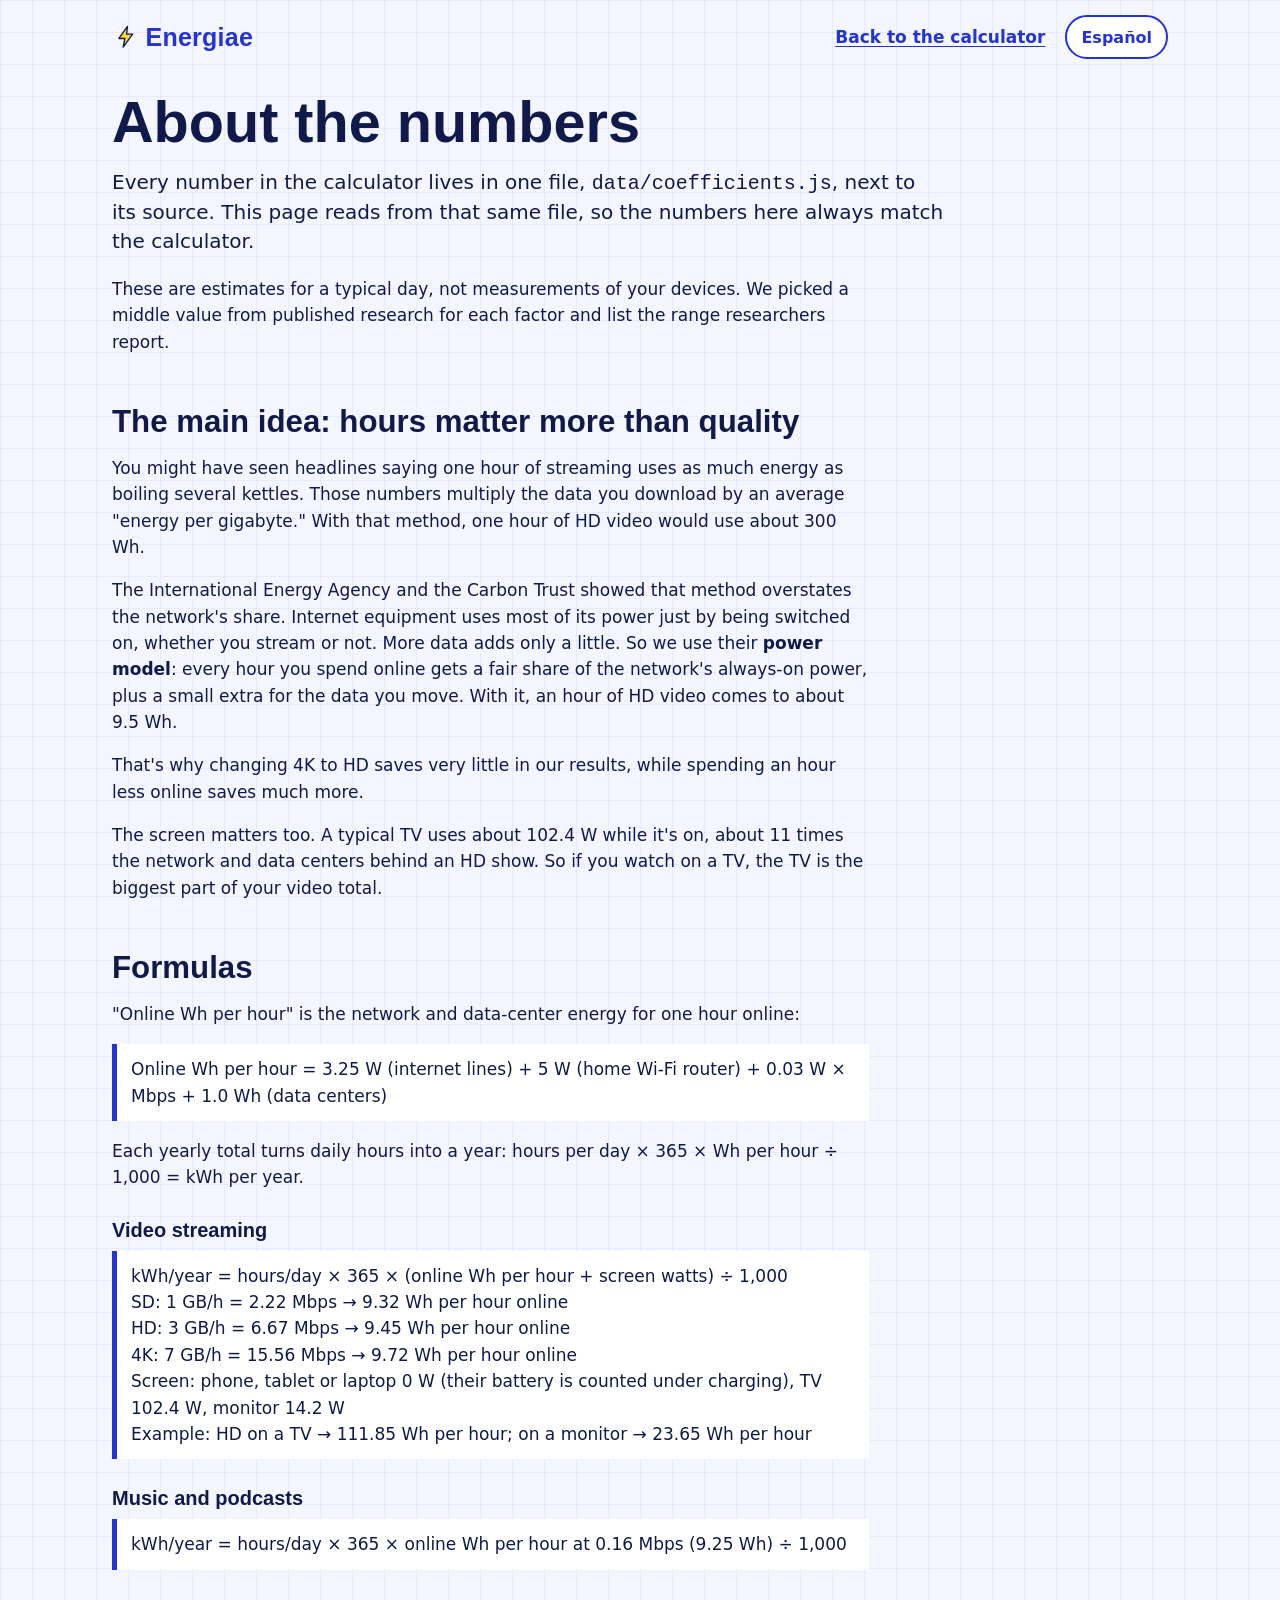
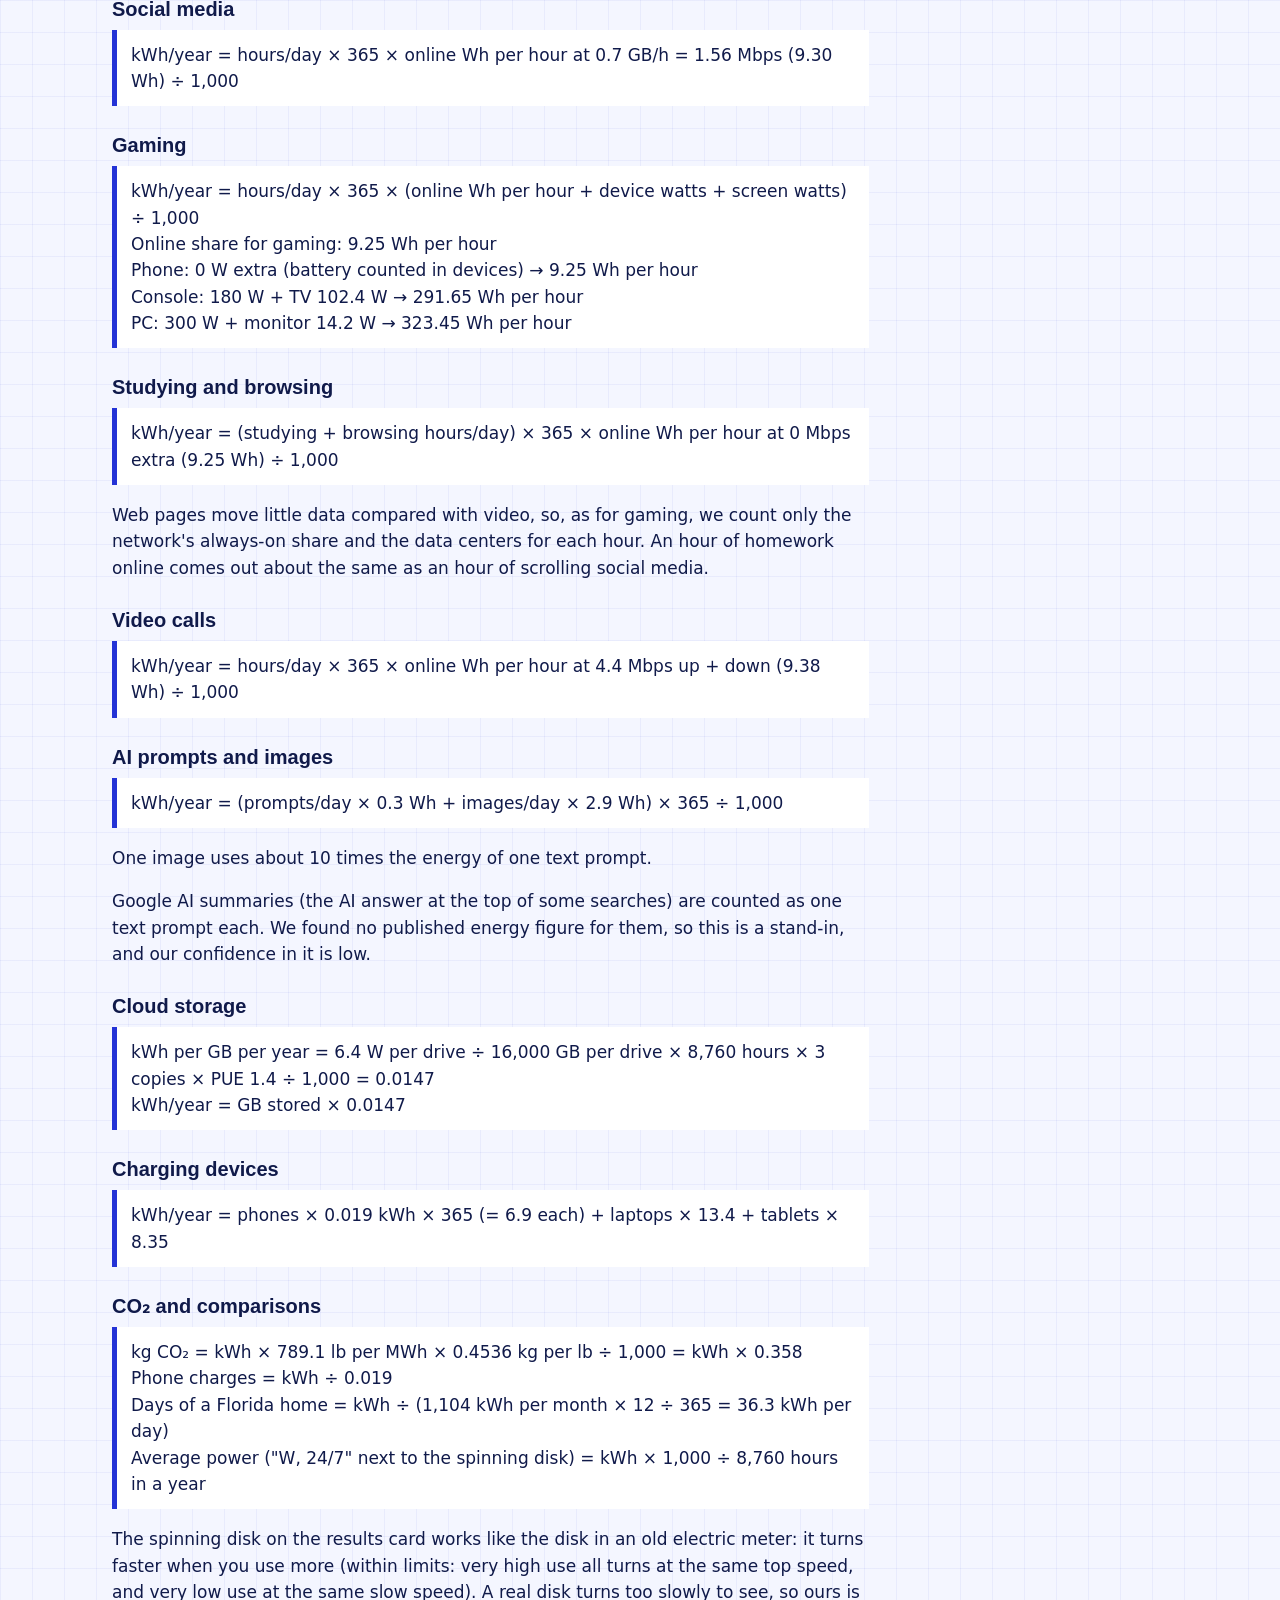
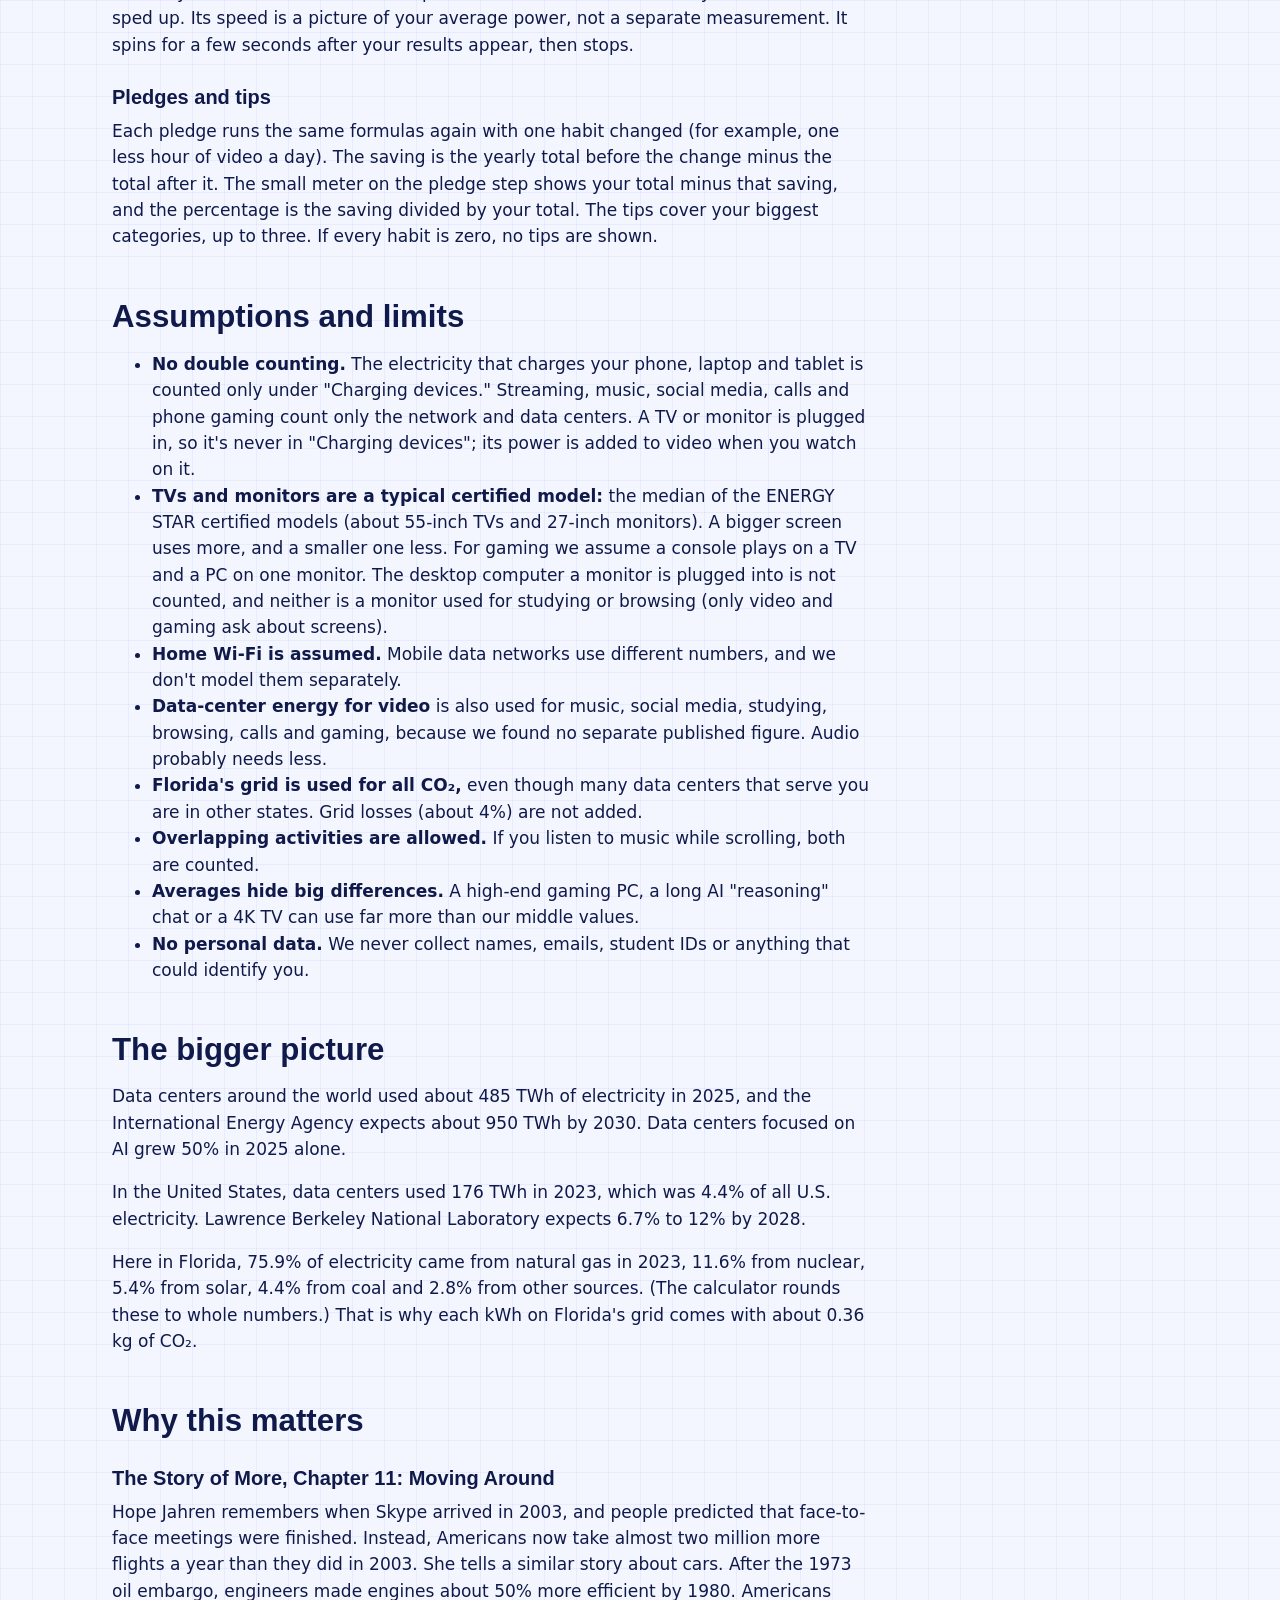
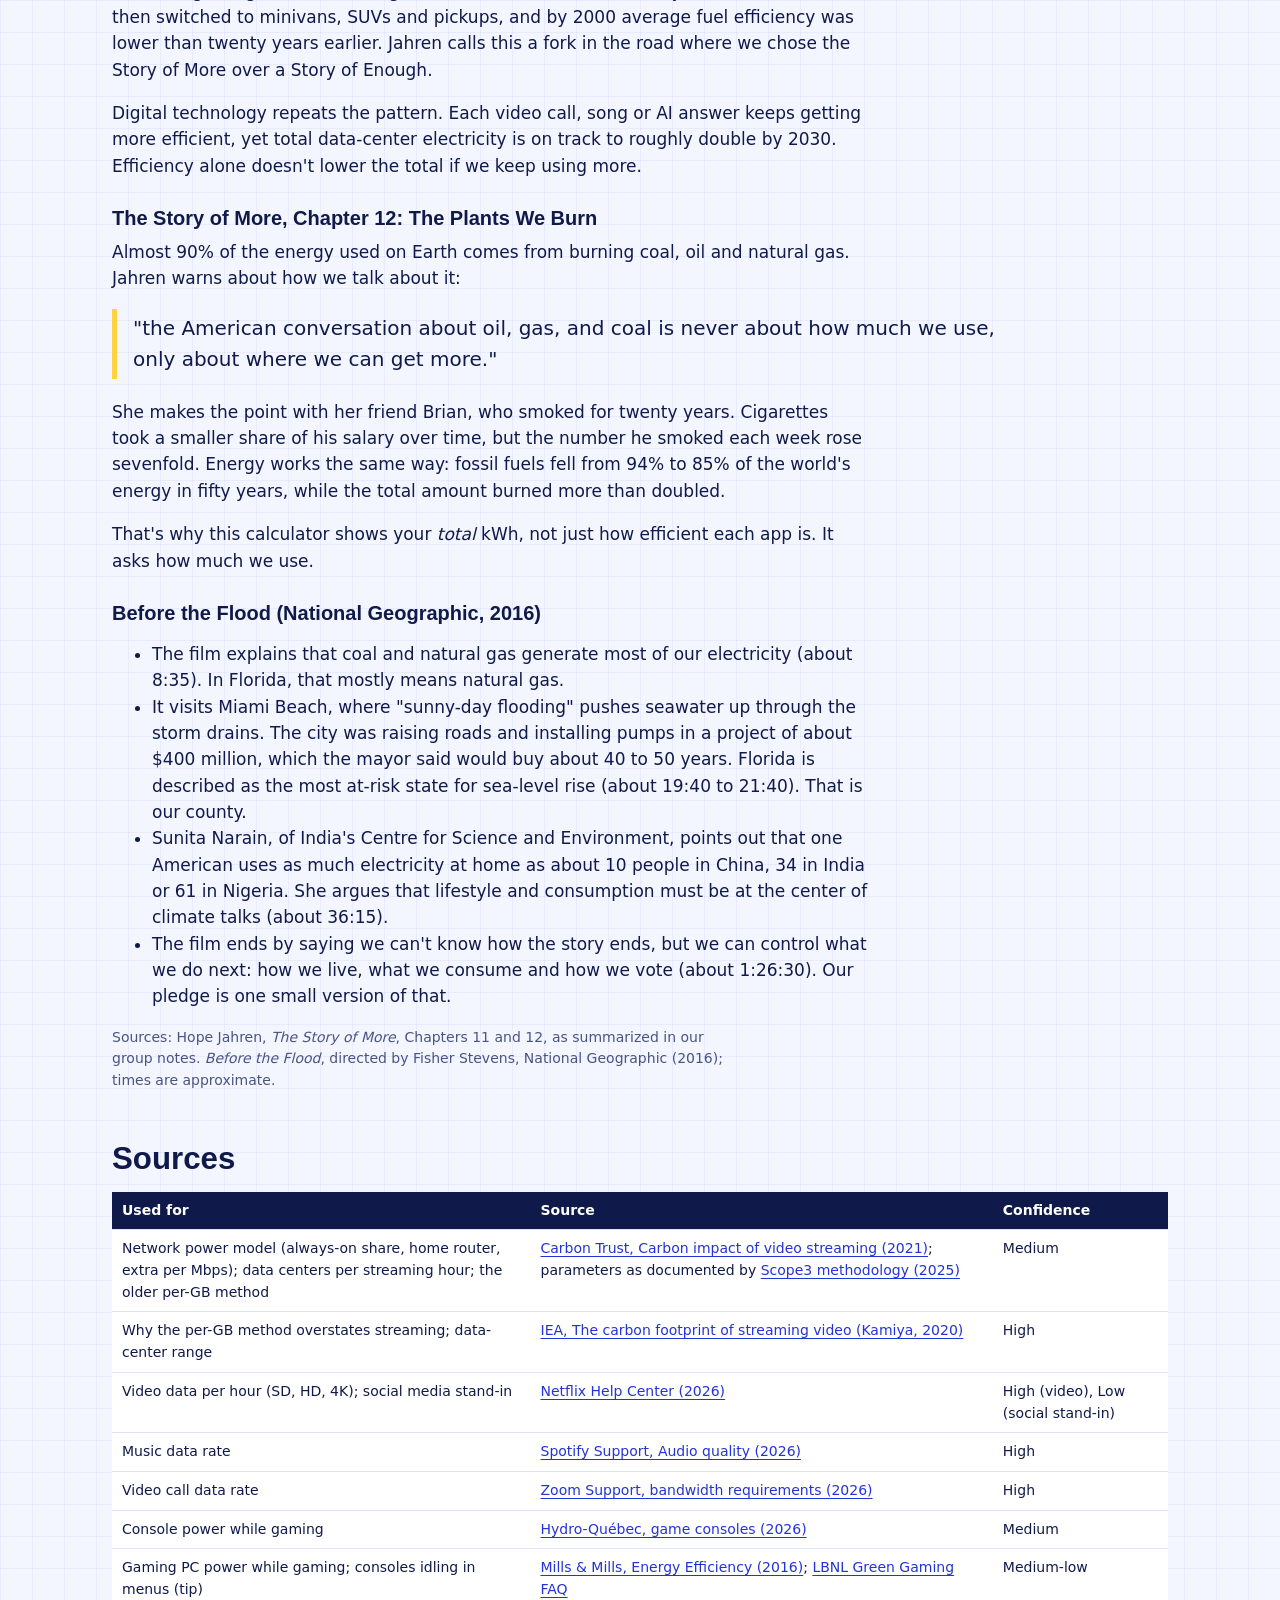
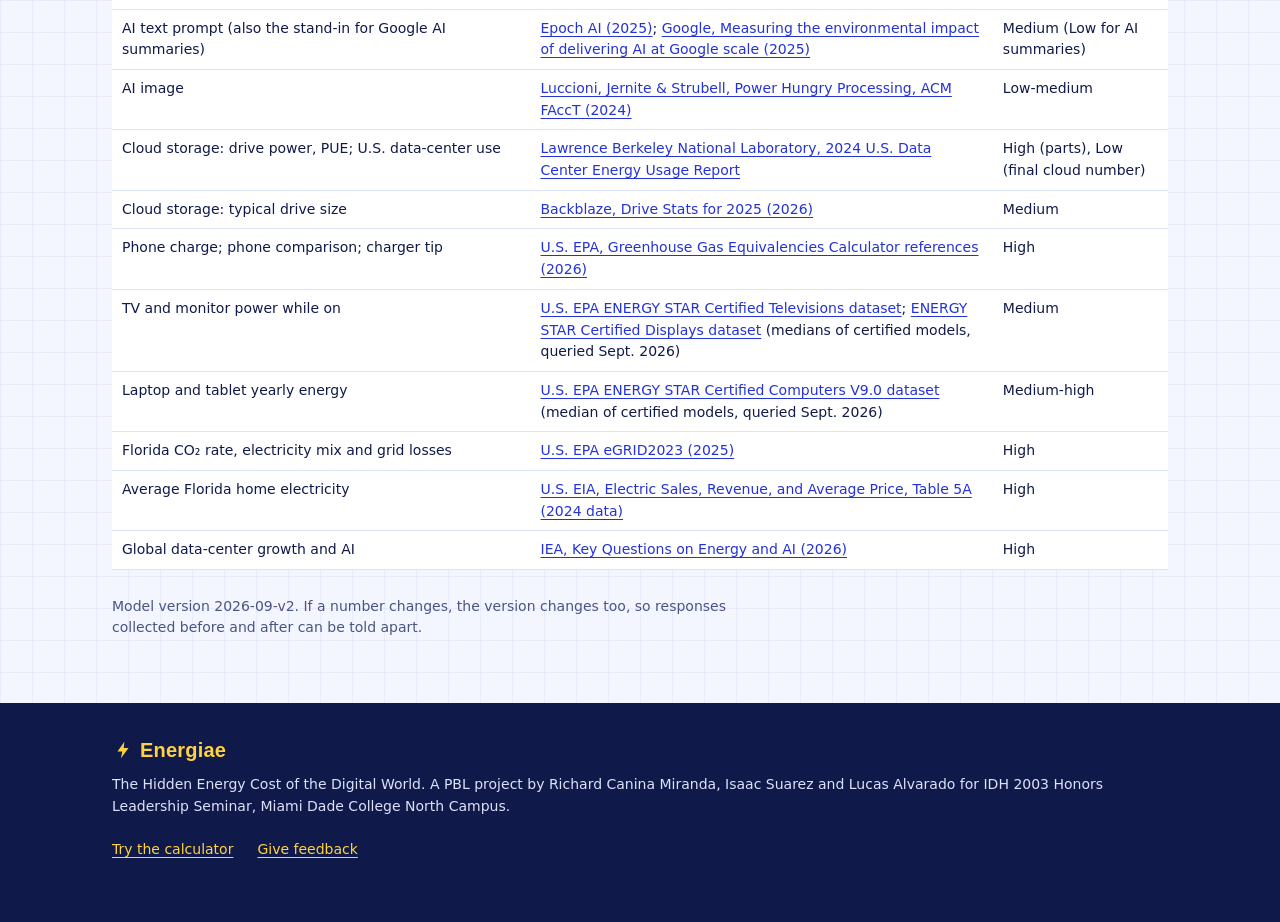
==== about.html @ 1b03184a "Add studying and browsing online; count Google AI summaries as prompts - New section "Study and sear" ====
<!DOCTYPE html>
<html lang="en">
<head>
  <meta charset="UTF-8">
  <meta name="viewport" content="width=device-width, initial-scale=1">
  <title>About the Numbers | Energiae</title>
  <meta name="description" content="Every formula, assumption and source behind the Energiae digital energy calculator, and why it matters.">
  <meta name="theme-color" content="#2433D6">
  <!-- Link preview card (same image as the calculator; see index.html) -->
  <meta property="og:type" content="article">
  <meta property="og:site_name" content="Energiae">
  <meta property="og:url" content="https://energiae-calculator.netlify.app/about.html">
  <meta property="og:title" content="About the numbers | Energiae">
  <meta property="og:description" content="Every formula, assumption and source behind the Energiae digital energy calculator, and why it matters.">
  <meta property="og:image" content="https://energiae-calculator.netlify.app/images/og-image.jpg">
  <meta property="og:image:width" content="1200">
  <meta property="og:image:height" content="630">
  <meta property="og:image:alt" content="Energiae digital energy calculator: What does your screen time cost the grid?">
  <meta name="twitter:card" content="summary_large_image">
  <link rel="icon" href="data:image/svg+xml,%3Csvg xmlns='http://www.w3.org/2000/svg' viewBox='0 0 32 32'%3E%3Crect width='32' height='32' rx='7' fill='%232433D6'/%3E%3Cpath d='M18 4 8 18h7l-2 10 11-15h-7z' fill='%23FFD23F'/%3E%3C/svg%3E">
  <link rel="stylesheet" href="styles.css">
  <script>
    // Runs before the page is drawn. If the page is about to switch to Spanish, hide it for a moment
    // so English doesn't flash first. Same rule as pickLanguage() in app.js; applyLanguage() shows the
    // page again, and a 3-second fallback shows it even if something goes wrong.
    (function () {
      var lang = new URLSearchParams(location.search).get("lang");
      if (lang !== "en" && lang !== "es") {
        try { lang = localStorage.getItem("energiae-lang"); } catch (e) { lang = null; }
      }
      if (lang !== "en" && lang !== "es") {
        lang = (navigator.language || "en").toLowerCase().indexOf("es") === 0 ? "es" : "en";
      }
      if (lang === "es") {
        document.documentElement.classList.add("i18n-pending");
        setTimeout(function () { document.documentElement.classList.remove("i18n-pending"); }, 3000);
      }
    })();
  </script>
</head>
<body data-title-key="doc.aboutTitle">
  <header class="site-header">
    <a class="wordmark" href="index.html#home" aria-label="Energiae home" data-i18n-aria="nav.home">
      <svg class="wordmark-bolt" viewBox="0 0 32 32" aria-hidden="true"><path d="M18 4 8 18h7l-2 10 11-15h-7z"/></svg>
      Energiae
    </a>
    <div class="header-actions">
      <a class="header-link" href="index.html" data-i18n="nav.back">Back to the calculator</a>
      <button type="button" class="lang-toggle" id="lang-toggle" lang="es" data-i18n="lang.switch" data-i18n-aria="lang.switchAria">Español</button>
    </div>
  </header>

  <!-- Numbers in <span data-c> and <span data-calc> are filled in by app.js from data/coefficients.js. -->
  <main class="page prose" lang="en">
    <p class="lang-note" lang="es" data-show-lang="es" data-i18n="about.englishOnly" hidden></p>
    <h1>About the numbers</h1>
    <p class="lede">Every number in the calculator lives in one file, <code>data/coefficients.js</code>, next to its source. This page reads from that same file, so the numbers here always match the calculator.</p>
    <p>These are estimates for a typical day, not measurements of your devices. We picked a middle value from published research for each factor and list the range researchers report.</p>

    <h2>The main idea: hours matter more than quality</h2>
    <p>You might have seen headlines saying one hour of streaming uses as much energy as boiling several kettles. Those numbers multiply the data you download by an average "energy per gigabyte." With that method, one hour of HD video would use about <span data-calc="oldMethodHD" data-digits="0"></span> Wh.</p>
    <p>The International Energy Agency and the Carbon Trust showed that method overstates the network's share. Internet equipment uses most of its power just by being switched on, whether you stream or not. More data adds only a little. So we use their <strong>power model</strong>: every hour you spend online gets a fair share of the network's always-on power, plus a small extra for the data you move. With it, an hour of HD video comes to about <span data-calc="whHD" data-digits="1"></span> Wh.</p>
    <p>That's why changing 4K to HD saves very little in our results, while spending an hour less online saves much more.</p>
    <p>The screen matters too. A typical TV uses about <span data-c="screenWatts.tv"></span> W while it's on, about <span data-calc="tvVsNetworkHD" data-digits="0"></span> times the network and data centers behind an HD show. So if you watch on a TV, the TV is the biggest part of your video total.</p>

    <h2>Formulas</h2>
    <p>"Online Wh per hour" is the network and data-center energy for one hour online:</p>
    <div class="formula">
      Online Wh per hour = <span data-c="network.accessAndCoreWattsPerUser"></span> W (internet lines) + <span data-c="network.homeRouterWattsPerUser"></span> W (home Wi-Fi router) + <span data-c="network.extraWattsPerMbps"></span> W × Mbps + <span data-c="dataCenterWhPerHour" data-digits="1"></span> Wh (data centers)
    </div>
    <p>Each yearly total turns daily hours into a year: hours per day × 365 × Wh per hour ÷ 1,000 = kWh per year.</p>

    <h3>Video streaming</h3>
    <div class="formula">
      kWh/year = hours/day × 365 × (online Wh per hour + screen watts) ÷ 1,000<br>
      SD: <span data-c="dataRates.videoGBPerHour.SD"></span> GB/h = <span data-calc="mbpsSD" data-digits="2"></span> Mbps → <span data-calc="whSD" data-digits="2"></span> Wh per hour online<br>
      HD: <span data-c="dataRates.videoGBPerHour.HD"></span> GB/h = <span data-calc="mbpsHD" data-digits="2"></span> Mbps → <span data-calc="whHD" data-digits="2"></span> Wh per hour online<br>
      4K: <span data-c="dataRates.videoGBPerHour.4K"></span> GB/h = <span data-calc="mbps4K" data-digits="2"></span> Mbps → <span data-calc="wh4K" data-digits="2"></span> Wh per hour online<br>
      Screen: phone, tablet or laptop <span data-c="screenWatts.phone"></span> W (their battery is counted under charging), TV <span data-c="screenWatts.tv"></span> W, monitor <span data-c="screenWatts.monitor"></span> W<br>
      Example: HD on a TV → <span data-calc="whHDTV" data-digits="2"></span> Wh per hour; on a monitor → <span data-calc="whHDMonitor" data-digits="2"></span> Wh per hour
    </div>

    <h3>Music and podcasts</h3>
    <div class="formula">kWh/year = hours/day × 365 × online Wh per hour at <span data-c="dataRates.musicMbps"></span> Mbps (<span data-calc="whMusic" data-digits="2"></span> Wh) ÷ 1,000</div>

    <h3>Social media</h3>
    <div class="formula">kWh/year = hours/day × 365 × online Wh per hour at <span data-c="dataRates.socialGBPerHour"></span> GB/h = <span data-calc="mbpsSocial" data-digits="2"></span> Mbps (<span data-calc="whSocial" data-digits="2"></span> Wh) ÷ 1,000</div>

    <h3>Gaming</h3>
    <div class="formula">
      kWh/year = hours/day × 365 × (online Wh per hour + device watts + screen watts) ÷ 1,000<br>
      Online share for gaming: <span data-calc="whGaming" data-digits="2"></span> Wh per hour<br>
      Phone: <span data-c="gamingDeviceWatts.phone"></span> W extra (battery counted in devices) → <span data-calc="whGamingPhone" data-digits="2"></span> Wh per hour<br>
      Console: <span data-c="gamingDeviceWatts.console"></span> W + TV <span data-c="screenWatts.tv"></span> W → <span data-calc="whGamingConsole" data-digits="2"></span> Wh per hour<br>
      PC: <span data-c="gamingDeviceWatts.pc"></span> W + monitor <span data-c="screenWatts.monitor"></span> W → <span data-calc="whGamingPC" data-digits="2"></span> Wh per hour
    </div>

    <h3>Studying and browsing</h3>
    <div class="formula">kWh/year = (studying + browsing hours/day) × 365 × online Wh per hour at <span data-c="dataRates.browsingMbps"></span> Mbps extra (<span data-calc="whBrowsing" data-digits="2"></span> Wh) ÷ 1,000</div>
    <p>Web pages move little data compared with video, so, as for gaming, we count only the network's always-on share and the data centers for each hour. An hour of homework online comes out about the same as an hour of scrolling social media.</p>

    <h3>Video calls</h3>
    <div class="formula">kWh/year = hours/day × 365 × online Wh per hour at <span data-c="dataRates.callsMbps"></span> Mbps up + down (<span data-calc="whCalls" data-digits="2"></span> Wh) ÷ 1,000</div>

    <h3>AI prompts and images</h3>
    <div class="formula">kWh/year = (prompts/day × <span data-c="ai.textPromptWh"></span> Wh + images/day × <span data-c="ai.imageWh"></span> Wh) × 365 ÷ 1,000</div>
    <p>One image uses about <span data-calc="imageVsText" data-digits="0"></span> times the energy of one text prompt.</p>
    <p>Google AI summaries (the AI answer at the top of some searches) are counted as one text prompt each. We found no published energy figure for them, so this is a stand-in, and our confidence in it is low.</p>

    <h3>Cloud storage</h3>
    <div class="formula">
      kWh per GB per year = <span data-c="cloud.hddWatts"></span> W per drive ÷ <span data-c="cloud.hddCapacityGB"></span> GB per drive × 8,760 hours × <span data-c="cloud.copies"></span> copies × PUE <span data-c="cloud.pue"></span> ÷ 1,000 = <span data-calc="cloudPerGB" data-digits="4"></span><br>
      kWh/year = GB stored × <span data-calc="cloudPerGB" data-digits="4"></span>
    </div>

    <h3>Charging devices</h3>
    <div class="formula">kWh/year = phones × <span data-c="devices.phoneKWhPerCharge"></span> kWh × 365 (= <span data-calc="phonePerYear" data-digits="1"></span> each) + laptops × <span data-c="devices.laptopKWhPerYear"></span> + tablets × <span data-c="devices.tabletKWhPerYear"></span></div>

    <h3>CO₂ and comparisons</h3>
    <div class="formula">
      kg CO₂ = kWh × <span data-c="floridaLbCO2ePerMWh"></span> lb per MWh × <span data-c="kgPerLb"></span> kg per lb ÷ 1,000 = kWh × <span data-calc="kgPerKWh" data-digits="3"></span><br>
      Phone charges = kWh ÷ <span data-c="comparisons.phoneChargeKWh"></span><br>
      Days of a Florida home = kWh ÷ (<span data-c="comparisons.floridaHomeKWhPerMonth" data-digits="0"></span> kWh per month × 12 ÷ 365 = <span data-calc="homePerDay" data-digits="1"></span> kWh per day)<br>
      Average power ("W, 24/7" next to the spinning disk) = kWh × 1,000 ÷ <span data-calc="hoursPerYear" data-digits="0"></span> hours in a year
    </div>
    <p>The spinning disk on the results card works like the disk in an old electric meter: it turns faster when you use more (within limits: very high use all turns at the same top speed, and very low use at the same slow speed). A real disk turns too slowly to see, so ours is sped up. Its speed is a picture of your average power, not a separate measurement. It spins for a few seconds after your results appear, then stops.</p>

    <h3>Pledges and tips</h3>
    <p>Each pledge runs the same formulas again with one habit changed (for example, one less hour of video a day). The saving is the yearly total before the change minus the total after it. The small meter on the pledge step shows your total minus that saving, and the percentage is the saving divided by your total. The tips cover your biggest categories, up to three. If every habit is zero, no tips are shown.</p>

    <h2>Assumptions and limits</h2>
    <ul>
      <li><strong>No double counting.</strong> The electricity that charges your phone, laptop and tablet is counted only under "Charging devices." Streaming, music, social media, calls and phone gaming count only the network and data centers. A TV or monitor is plugged in, so it's never in "Charging devices"; its power is added to video when you watch on it.</li>
      <li><strong>TVs and monitors are a typical certified model:</strong> the median of the ENERGY STAR certified models (about 55-inch TVs and 27-inch monitors). A bigger screen uses more, and a smaller one less. For gaming we assume a console plays on a TV and a PC on one monitor. The desktop computer a monitor is plugged into is not counted, and neither is a monitor used for studying or browsing (only video and gaming ask about screens).</li>
      <li><strong>Home Wi-Fi is assumed.</strong> Mobile data networks use different numbers, and we don't model them separately.</li>
      <li><strong>Data-center energy for video</strong> is also used for music, social media, studying, browsing, calls and gaming, because we found no separate published figure. Audio probably needs less.</li>
      <li><strong>Florida's grid is used for all CO₂,</strong> even though many data centers that serve you are in other states. Grid losses (about <span data-c="gridLossPct" data-digits="0"></span>%) are not added.</li>
      <li><strong>Overlapping activities are allowed.</strong> If you listen to music while scrolling, both are counted.</li>
      <li><strong>Averages hide big differences.</strong> A high-end gaming PC, a long AI "reasoning" chat or a 4K TV can use far more than our middle values.</li>
      <li><strong>No personal data.</strong> We never collect names, emails, student IDs or anything that could identify you.</li>
    </ul>

    <h2>The bigger picture</h2>
    <p>Data centers around the world used about <span data-c="context.globalDataCentersTWh2025"></span> TWh of electricity in 2025, and the International Energy Agency expects about <span data-c="context.globalDataCentersTWh2030"></span> TWh by 2030. Data centers focused on AI grew <span data-c="context.aiDataCenterGrowth2025Pct"></span>% in 2025 alone.</p>
    <p>In the United States, data centers used <span data-c="context.usDataCentersTWh2023"></span> TWh in 2023, which was <span data-c="context.usDataCentersSharePct2023"></span>% of all U.S. electricity. Lawrence Berkeley National Laboratory expects <span data-c="context.usDataCentersSharePct2028Low"></span>% to <span data-c="context.usDataCentersSharePct2028High" data-digits="0"></span>% by 2028.</p>
    <p>Here in Florida, <span data-c="context.floridaMixPct.gas"></span>% of electricity came from natural gas in <span data-c="context.floridaMixYear" data-raw></span>, <span data-c="context.floridaMixPct.nuclear"></span>% from nuclear, <span data-c="context.floridaMixPct.solar"></span>% from solar, <span data-c="context.floridaMixPct.coal"></span>% from coal and <span data-c="context.floridaMixPct.other"></span>% from other sources. (The calculator rounds these to whole numbers.) That is why each kWh on Florida's grid comes with about <span data-calc="kgPerKWh" data-digits="2"></span> kg of CO₂.</p>

    <h2>Why this matters</h2>

    <h3>The Story of More, Chapter 11: Moving Around</h3>
    <p>Hope Jahren remembers when Skype arrived in 2003, and people predicted that face-to-face meetings were finished. Instead, Americans now take almost two million more flights a year than they did in 2003. She tells a similar story about cars. After the 1973 oil embargo, engineers made engines about 50% more efficient by 1980. Americans then switched to minivans, SUVs and pickups, and by 2000 average fuel efficiency was lower than twenty years earlier. Jahren calls this a fork in the road where we chose the Story of More over a Story of Enough.</p>
    <p>Digital technology repeats the pattern. Each video call, song or AI answer keeps getting more efficient, yet total data-center electricity is on track to roughly double by 2030. Efficiency alone doesn't lower the total if we keep using more.</p>

    <h3>The Story of More, Chapter 12: The Plants We Burn</h3>
    <p>Almost 90% of the energy used on Earth comes from burning coal, oil and natural gas. Jahren warns about how we talk about it:</p>
    <blockquote>"the American conversation about oil, gas, and coal is never about how much we use, only about where we can get more."</blockquote>
    <p>She makes the point with her friend Brian, who smoked for twenty years. Cigarettes took a smaller share of his salary over time, but the number he smoked each week rose sevenfold. Energy works the same way: fossil fuels fell from 94% to 85% of the world's energy in fifty years, while the total amount burned more than doubled.</p>
    <p>That's why this calculator shows your <em>total</em> kWh, not just how efficient each app is. It asks how much we use.</p>

    <h3>Before the Flood (National Geographic, 2016)</h3>
    <ul>
      <li>The film explains that coal and natural gas generate most of our electricity (about 8:35). In Florida, that mostly means natural gas.</li>
      <li>It visits Miami Beach, where "sunny-day flooding" pushes seawater up through the storm drains. The city was raising roads and installing pumps in a project of about $400 million, which the mayor said would buy about 40 to 50 years. Florida is described as the most at-risk state for sea-level rise (about 19:40 to 21:40). That is our county.</li>
      <li>Sunita Narain, of India's Centre for Science and Environment, points out that one American uses as much electricity at home as about 10 people in China, 34 in India or 61 in Nigeria. She argues that lifestyle and consumption must be at the center of climate talks (about 36:15).</li>
      <li>The film ends by saying we can't know how the story ends, but we can control what we do next: how we live, what we consume and how we vote (about 1:26:30). Our pledge is one small version of that.</li>
    </ul>
    <p class="cite">Sources: Hope Jahren, <cite>The Story of More</cite>, Chapters 11 and 12, as summarized in our group notes. <cite>Before the Flood</cite>, directed by Fisher Stevens, National Geographic (2016); times are approximate.</p>

    <h2>Sources</h2>
    <div class="table-wrap">
      <table>
        <thead>
          <tr><th scope="col">Used for</th><th scope="col">Source</th><th scope="col">Confidence</th></tr>
        </thead>
        <tbody>
          <tr><td>Network power model (always-on share, home router, extra per Mbps); data centers per streaming hour; the older per-GB method</td><td><a href="https://www.carbontrust.com/our-work-and-impact/guides-reports-and-tools/carbon-impact-of-video-streaming">Carbon Trust, Carbon impact of video streaming (2021)</a>; parameters as documented by <a href="https://methodology.scope3.com/data_transfer">Scope3 methodology (2025)</a></td><td>Medium</td></tr>
          <tr><td>Why the per-GB method overstates streaming; data-center range</td><td><a href="https://www.iea.org/commentaries/the-carbon-footprint-of-streaming-video-fact-checking-the-headlines">IEA, The carbon footprint of streaming video (Kamiya, 2020)</a></td><td>High</td></tr>
          <tr><td>Video data per hour (SD, HD, 4K); social media stand-in</td><td><a href="https://help.netflix.com/en/node/87">Netflix Help Center (2026)</a></td><td>High (video), Low (social stand-in)</td></tr>
          <tr><td>Music data rate</td><td><a href="https://support.spotify.com/us/article/audio-quality/">Spotify Support, Audio quality (2026)</a></td><td>High</td></tr>
          <tr><td>Video call data rate</td><td><a href="https://support.zoom.com/hc/en/article?id=zm_kb&amp;sysparm_article=KB0060748">Zoom Support, bandwidth requirements (2026)</a></td><td>High</td></tr>
          <tr><td>Console power while gaming</td><td><a href="https://www.hydroquebec.com/residential/energy-wise/tips/electronics/game-consoles.html">Hydro-Québec, game consoles (2026)</a></td><td>Medium</td></tr>
          <tr><td>Gaming PC power while gaming; consoles idling in menus (tip)</td><td><a href="https://link.springer.com/article/10.1007/s12053-015-9371-1">Mills &amp; Mills, Energy Efficiency (2016)</a>; <a href="https://greengaming.lbl.gov/faqs">LBNL Green Gaming FAQ</a></td><td>Medium-low</td></tr>
          <tr><td>AI text prompt (also the stand-in for Google AI summaries)</td><td><a href="https://epoch.ai/gradient-updates/how-much-energy-does-chatgpt-use">Epoch AI (2025)</a>; <a href="https://arxiv.org/abs/2508.15734">Google, Measuring the environmental impact of delivering AI at Google scale (2025)</a></td><td>Medium (Low for AI summaries)</td></tr>
          <tr><td>AI image</td><td><a href="https://arxiv.org/abs/2311.16863">Luccioni, Jernite &amp; Strubell, Power Hungry Processing, ACM FAccT (2024)</a></td><td>Low-medium</td></tr>
          <tr><td>Cloud storage: drive power, PUE; U.S. data-center use</td><td><a href="https://eta-publications.lbl.gov/sites/default/files/2024-12/lbnl-2024-united-states-data-center-energy-usage-report_1.pdf">Lawrence Berkeley National Laboratory, 2024 U.S. Data Center Energy Usage Report</a></td><td>High (parts), Low (final cloud number)</td></tr>
          <tr><td>Cloud storage: typical drive size</td><td><a href="https://www.backblaze.com/blog/backblaze-drive-stats-for-2025/">Backblaze, Drive Stats for 2025 (2026)</a></td><td>Medium</td></tr>
          <tr><td>Phone charge; phone comparison; charger tip</td><td><a href="https://www.epa.gov/energy/greenhouse-gas-equivalencies-calculator-calculations-and-references">U.S. EPA, Greenhouse Gas Equivalencies Calculator references (2026)</a></td><td>High</td></tr>
          <tr><td>TV and monitor power while on</td><td><a href="https://data.energystar.gov/Active-Specifications/ENERGY-STAR-Certified-Televisions/pd96-rr3d">U.S. EPA ENERGY STAR Certified Televisions dataset</a>; <a href="https://data.energystar.gov/Active-Specifications/ENERGY-STAR-Certified-Displays/qbg3-d468">ENERGY STAR Certified Displays dataset</a> (medians of certified models, queried Sept. 2026)</td><td>Medium</td></tr>
          <tr><td>Laptop and tablet yearly energy</td><td><a href="https://data.energystar.gov/Active-Specifications/ENERGY-STAR-Certified-Computers-V9-0/rxdj-2c88">U.S. EPA ENERGY STAR Certified Computers V9.0 dataset</a> (median of certified models, queried Sept. 2026)</td><td>Medium-high</td></tr>
          <tr><td>Florida CO₂ rate, electricity mix and grid losses</td><td><a href="https://www.epa.gov/egrid/summary-data">U.S. EPA eGRID2023 (2025)</a></td><td>High</td></tr>
          <tr><td>Average Florida home electricity</td><td><a href="https://www.eia.gov/electricity/sales_revenue_price/">U.S. EIA, Electric Sales, Revenue, and Average Price, Table 5A (2024 data)</a></td><td>High</td></tr>
          <tr><td>Global data-center growth and AI</td><td><a href="https://www.iea.org/reports/key-questions-on-energy-and-ai/executive-summary">IEA, Key Questions on Energy and AI (2026)</a></td><td>High</td></tr>
        </tbody>
      </table>
    </div>
    <p class="cite">Model version <span data-c="modelVersion"></span>. If a number changes, the version changes too, so responses collected before and after can be told apart.</p>
  </main>

  <footer class="site-footer">
    <p class="wordmark wordmark-small">
      <svg class="wordmark-bolt" viewBox="0 0 32 32" aria-hidden="true"><path d="M18 4 8 18h7l-2 10 11-15h-7z"/></svg>
      Energiae
    </p>
    <p data-i18n="footer.project">The Hidden Energy Cost of the Digital World. A PBL project by Richard Canina Miranda, Isaac Suarez and Lucas Alvarado for IDH 2003 Honors Leadership Seminar, Miami Dade College North Campus.</p>
    <p class="footer-links"><a href="index.html" data-i18n="footer.tryCalc">Try the calculator</a><a href="index.html#feedback" data-i18n="footer.feedback">Give feedback</a></p>
  </footer>

  <script src="data/coefficients.js"></script>
  <script src="data/strings.js"></script>
  <script src="app.js"></script>
</body>
</html>
---- styles.css ----
/*
 * styles.css — Energiae digital energy calculator
 * Mobile-first: base styles are for phones; wider screens are added in @media blocks at the end.
 * Look: a utility meter. Ultramarine "grid" blue + live-wire "volt" yellow.
 * Fonts: the DIN-style fonts already on most devices (no downloads).
 */

/* ---------- Design tokens ---------- */
:root {
  --grid: #2433D6;      /* ultramarine: brand, results card */
  --grid-deep: #16209A; /* darker blue: meter digit boxes */
  --volt: #FFD23F;      /* live-wire yellow: accents, primary button */
  --ink: #101A4A;       /* navy text */
  --paper: #F4F6FF;     /* cool page background */
  --white: #FFFFFF;
  --mist: #DDE2FB;      /* lines, empty slider track */
  --slate: #4A5480;     /* secondary text */
  --error: #B3261E;
  --grid-line: rgba(36, 51, 214, 0.06); /* faint graph-paper lines on the page */

  --font-display: "Bahnschrift", "DIN Alternate", "DIN Condensed", "Roboto Condensed", "Arial Narrow", sans-serif;
  --font-body: system-ui, -apple-system, "Segoe UI", Roboto, "Helvetica Neue", Arial, sans-serif;

  /* Type scale (ratio 1.25) */
  --step--1: 0.875rem;
  --step-0: 1rem;
  --step-1: 1.25rem;
  --step-2: 1.5625rem;
  --step-3: 1.953rem;
  --step-4: 2.441rem;

  --gutter: 16px;
  --radius: 12px;
}

/* ---------- Base ---------- */
*, *::before, *::after { box-sizing: border-box; }

html { -webkit-text-size-adjust: 100%; }

body {
  margin: 0;
  /* Faint "grid" lines, like graph paper: a nod to the electric grid. */
  background-color: var(--paper);
  background-image:
    linear-gradient(var(--grid-line) 1px, transparent 1px),
    linear-gradient(90deg, var(--grid-line) 1px, transparent 1px);
  background-size: 32px 32px;
  color: var(--ink);
  font-family: var(--font-body);
  font-size: 1.0625rem;
  line-height: 1.55;
}

h1, h2, h3, legend, .wordmark, .btn, .meter, .card-stats dd {
  font-family: var(--font-display);
  font-stretch: condensed;
}

h1, h2, h3 { line-height: 1.1; margin: 0 0 0.5em; }
h2 { font-size: var(--step-3); }
h3 { font-size: var(--step-1); }
p { margin: 0 0 1em; }
a { color: var(--grid); text-underline-offset: 3px; }
[hidden] { display: none !important; }
.i18n-pending body { visibility: hidden; } /* see the small script in <head>: avoids a flash of English */

:focus-visible {
  outline: 3px solid var(--grid);
  outline-offset: 3px;
}
h1:focus, h2:focus { outline: none; } /* headings get focus only so screen readers announce the new step */

.visually-hidden {
  position: absolute !important;
  width: 1px; height: 1px;
  margin: -1px; padding: 0; overflow: hidden;
  clip: rect(0 0 0 0); white-space: nowrap; border: 0;
}

.honeypot { position: absolute; left: -9999px; }

/* ---------- Category icons ---------- */
.icon-sprite { position: absolute; width: 0; height: 0; overflow: hidden; }
.icon {
  width: 1.25em;
  height: 1.25em;
  margin-right: 0.4em;
  vertical-align: -0.28em;
  fill: none;
  stroke: currentColor;
  stroke-width: 2;
  stroke-linecap: round;
  stroke-linejoin: round;
}
.field > label .icon, .field-note .icon, .tips strong .icon { color: var(--grid); }

/* ---------- Header and footer ---------- */
.site-header {
  display: flex;
  align-items: center;
  justify-content: space-between;
  gap: 12px;
  padding: 14px var(--gutter);
  max-width: 1120px;
  margin: 0 auto;
}

.wordmark {
  display: inline-flex;
  align-items: center;
  gap: 6px;
  font-size: var(--step-2);
  font-weight: 700;
  color: var(--grid);
  text-decoration: none;
  letter-spacing: 0.01em;
}

.wordmark-bolt {
  width: 1.1em;
  height: 1.1em;
  fill: var(--volt);
  stroke: var(--ink);
  stroke-width: 1.6;
  stroke-linejoin: round;
}

.header-link {
  font-weight: 600;
  padding: 10px 4px; /* bigger tap area */
}
.site-header { flex-wrap: wrap; }
.header-actions { display: flex; align-items: center; gap: 16px; }

/* Language switch: shows the other language, written in that language ("Español" / "English") */
.lang-toggle {
  min-height: 44px;
  padding: 0 14px;
  border: 2px solid var(--grid);
  border-radius: 999px;
  background: var(--white);
  color: var(--grid);
  font: 600 var(--step-0) var(--font-body);
  cursor: pointer;
}
.lang-toggle:hover { background: var(--mist); }
.lang-note { background: var(--white); border-left: 5px solid var(--volt); padding: 10px 14px; }

/* On narrow phones there's no room for everything: the welcome screen and footer already link to About. */
@media (max-width: 439px) {
  .header-link-optional { display: none; }
}

.site-footer {
  background: var(--ink);
  color: var(--mist);
  padding: 32px var(--gutter) 40px;
  margin-top: 64px;
  font-size: var(--step--1);
}
.site-footer > * { max-width: calc(1120px - 2 * var(--gutter)); margin-left: auto; margin-right: auto; }
.site-footer a { color: var(--volt); }
.footer-links { display: flex; flex-wrap: wrap; gap: 8px 24px; }
.footer-links a { padding: 8px 0; } /* bigger tap area */
.wordmark-small { font-size: var(--step-1); color: var(--volt); margin-bottom: 8px; display: flex; }
.site-footer .wordmark-bolt { stroke: none; }

/* ---------- Page ---------- */
.page {
  max-width: 1120px;
  margin: 0 auto;
  padding: 8px var(--gutter) 0;
}

.intro h2 {
  font-size: clamp(2.1rem, 9.4vw, 4.4rem); /* the Spanish headline is longer, so it stays a bit smaller on phones */
  font-weight: 700;
  line-height: 0.98;
  max-width: 18ch;
  margin: 12px 0 16px;
}

.lede { font-size: var(--step-1); line-height: 1.45; max-width: 36ch; color: var(--ink); text-wrap: pretty; /* avoids a single word alone on the last line */ }

/* Welcome screen (step 0) */
/* One column on phones; text on the left and illustration on the right on desktop */
.welcome {
  display: grid;
  grid-template-columns: minmax(0, 1fr);
  grid-template-areas: "title" "facts" "art" "features" "actions" "how" "privacy" "line";
}
.welcome > h2 { grid-area: title; }
.welcome > .lede { grid-area: facts; font-size: 1.0625rem; max-width: 46ch; }
.welcome-art { grid-area: art; width: 100%; max-width: 190px; margin: -4px auto 6px; } /* small on phones so the button stays on screen */
.welcome-art img { display: block; width: 100%; height: auto; } /* transparent background, so it sits right on the page */
.welcome > .actions { grid-area: actions; margin: 0 0 8px; }
.welcome-how { grid-area: how; font-weight: 600; margin-bottom: 4px; }
.welcome > .privacy { grid-area: privacy; }
.welcome > .power-line { grid-area: line; margin: 16px 0 0; }

/* Feature card: three things you get */
.welcome-features {
  grid-area: features;
  list-style: none;
  margin: 4px 0 18px;
  padding: 4px 16px;
  background: var(--white);
  border: 2px solid var(--mist);
  border-radius: 16px;
}
.welcome-features li { display: flex; align-items: center; gap: 14px; padding: 10px 0; }
.welcome-features li + li { border-top: 1px solid var(--mist); }
.welcome-features strong { display: block; line-height: 1.3; }
.welcome-features li > span > span { display: block; color: var(--slate); font-size: var(--step--1); line-height: 1.4; }
.feature-icon {
  flex: none;
  width: 34px;
  height: 34px;
  color: var(--grid);
  fill: none;
  stroke: currentColor;
  stroke-width: 1.7;
  stroke-linecap: round;
  stroke-linejoin: round;
}

/* Arrow on the start button */
.btn-arrow { width: 1.1em; height: 1.1em; margin-left: 10px; fill: none; stroke: currentColor; stroke-width: 2.4; stroke-linecap: round; stroke-linejoin: round; }

/* Step 1 heading */
.habits-head h2 { font-size: var(--step-4); margin-bottom: 8px; }
.habits-head { margin-bottom: 20px; }
.privacy { color: var(--slate); font-size: var(--step--1); }

/* Power line: a pulse of "current" runs along the wire every few seconds (off when reduced motion is on). */
.power-line { display: block; width: 100%; height: 44px; margin: 4px 0 -8px; overflow: visible; }
.power-line .wire,
.power-line .pole { fill: none; stroke: var(--ink); stroke-width: 2; stroke-linecap: round; }
.power-line .insulator { fill: var(--volt); stroke: var(--ink); stroke-width: 2; }
.power-line .pulse {
  fill: none;
  stroke: var(--volt);
  stroke-width: 4;
  stroke-linecap: round;
  stroke-dasharray: 8 120; /* one short dash; the gap is longer than the whole path (100), so no second dash ever shows */
  stroke-dashoffset: 10;
  filter: drop-shadow(0 0 5px rgba(255, 210, 63, 0.95));
  animation: current-pulse 4s cubic-bezier(0.45, 0, 0.35, 1) 0.5s infinite both;
}
/* Each 4 s loop: the pulse travels the wire (first 60%), then rests off the wire before the next one. */
@keyframes current-pulse {
  0% { stroke-dashoffset: 10; }
  60%, 100% { stroke-dashoffset: -102; }
}

/* Progress: a real 3-step sequence, so it is numbered. */
.progress {
  list-style: none;
  counter-reset: step;
  display: flex;
  gap: 6px;
  padding: 0;
  margin: 24px 0 28px;
  font-size: var(--step--1);
  color: var(--slate);
}
.progress li {
  flex: 1;
  counter-increment: step;
  border-top: 5px solid var(--mist);
  padding-top: 6px;
}
.progress li::before { content: counter(step) ". "; }
.progress li[aria-current],
.progress li:has(~ li[aria-current]) {
  border-top-color: var(--grid);
  color: var(--ink);
}
.progress li[aria-current] { font-weight: 700; }

/* ---------- Form groups (step 1) ---------- */
fieldset { border: 0; margin: 0; padding: 0; min-width: 0; }

.group {
  padding: 8px 0 28px;
  margin-bottom: 20px;
  border-bottom: 1px solid var(--mist);
}
.group > legend {
  font-size: var(--step-3);
  font-weight: 700;
  margin-bottom: 12px;
  padding: 0;
}

.field { margin: 0 0 22px; }
.field > label,
.choice > legend {
  display: block;
  font-weight: 600;
  margin-bottom: 8px;
  font-family: var(--font-body);
  font-stretch: normal;
  font-size: var(--step-0);
}
.hint { display: block; font-weight: 400; color: var(--slate); font-size: var(--step--1); }
.field-note { font-weight: 600; margin-bottom: 8px; }

/* Sliders */
.slider-row { display: flex; align-items: center; gap: 14px; }
.slider-row output {
  min-width: 5.5em;
  text-align: right;
  font-family: var(--font-display);
  font-stretch: condensed;
  font-size: var(--step-1);
  font-weight: 700;
  font-variant-numeric: tabular-nums;
}

input[type="range"] {
  --fill: 0%;
  flex: 1;
  height: 44px; /* tap area */
  margin: 0;
  background: transparent;
  -webkit-appearance: none;
  appearance: none;
  cursor: pointer;
}
input[type="range"]::-webkit-slider-runnable-track {
  height: 10px;
  border-radius: 5px;
  background: linear-gradient(to right, var(--grid) var(--fill), var(--mist) var(--fill));
}
input[type="range"]::-moz-range-track { height: 10px; border-radius: 5px; background: var(--mist); }
input[type="range"]::-moz-range-progress { height: 10px; border-radius: 5px; background: var(--grid); }
input[type="range"]::-webkit-slider-thumb {
  -webkit-appearance: none;
  width: 30px; height: 30px;
  margin-top: -10px;
  border-radius: 50%;
  background: var(--volt);
  border: 3px solid var(--ink);
}
input[type="range"]::-moz-range-thumb {
  width: 24px; height: 24px;
  border-radius: 50%;
  background: var(--volt);
  border: 3px solid var(--ink);
}

/* Segmented choices (quality, platform) */
.segmented { display: flex; gap: 6px; }
.segmented label { flex: 1; position: relative; }
.segmented input { position: absolute; opacity: 0; inset: 0; margin: 0; cursor: pointer; }
.segmented span {
  display: flex;
  align-items: center;
  justify-content: center;
  min-height: 48px;
  border: 2px solid var(--mist);
  border-radius: var(--radius);
  background: var(--white);
  font-weight: 600;
}
.segmented input:checked + span { background: var(--grid); border-color: var(--grid); color: var(--white); }
.segmented input:focus-visible + span { outline: 3px solid var(--grid); outline-offset: 3px; }
/* Four longer choices (where you watch): two per row on phones, one row on wider screens */
.segmented-4 { flex-wrap: wrap; }
.segmented-4 label { flex: 1 1 calc(50% - 3px); }
.segmented-4 span { padding: 4px 8px; text-align: center; line-height: 1.2; }
@media (min-width: 600px) { .segmented-4 label { flex-basis: 0; } }

/* Number steppers */
.stepper { display: inline-flex; align-items: stretch; }
.stepper input {
  width: 5.5em;
  min-height: 48px;
  border: 2px solid var(--mist);
  border-left: 0;
  border-right: 0;
  text-align: center;
  font: 700 var(--step-1) var(--font-display);
  font-stretch: condensed;
  font-variant-numeric: tabular-nums;
  color: var(--ink);
  background: var(--white);
  -moz-appearance: textfield;
}
.stepper input::-webkit-inner-spin-button,
.stepper input::-webkit-outer-spin-button { -webkit-appearance: none; margin: 0; }
.step-btn {
  width: 48px;
  min-height: 48px;
  border: 2px solid var(--mist);
  background: var(--white);
  color: var(--grid);
  font-size: 1.5rem;
  font-weight: 700;
  cursor: pointer;
}
.step-btn:first-child { border-radius: var(--radius) 0 0 var(--radius); }
.step-btn:last-child { border-radius: 0 var(--radius) var(--radius) 0; }
.step-btn:active { background: var(--mist); }

/* Devices: label on the left, stepper on the right, one row each */
.device-row { display: grid; gap: 10px; max-width: 340px; }
.device-row .field { display: flex; align-items: center; justify-content: space-between; gap: 12px; margin: 0; }
.device-row .field > label { margin: 0; }
.device-row .stepper input { width: 3.5em; }

/* A typed number that's empty, a decimal or out of range (app.js adds the message under the box) */
.field-error { margin: 6px 0 0; color: var(--error); font-size: var(--step--1); font-weight: 600; }
.choice-error { margin: 0 0 8px; } /* "Choose one of these options.": sits between the question and its answers */
.device-row .field { flex-wrap: wrap; }
.device-row .field-error { flex-basis: 100%; margin: 0; text-align: right; }
.stepper input[aria-invalid] { border-color: var(--error); background: #FFF4F3; color: var(--error); }

.overlap-note { color: var(--slate); font-size: var(--step--1); }

/* ---------- Step 1 in 4 sections ---------- */
#step-habits { max-width: 720px; margin: 0 auto; } /* one section at a time: a centered, comfortable reading width on desktop */
.habit-page { margin-bottom: 8px; }
.habit-page:focus { outline: none; } /* focus is moved here only so screen readers announce the section */
.habit-nav { display: flex; align-items: center; justify-content: space-between; gap: 12px; }
.habit-dots { display: flex; gap: 2px; }
.habit-dot {
  width: 36px;
  height: 44px; /* tap area; the visible dot is drawn below */
  padding: 0;
  border: 0;
  background: transparent;
  cursor: pointer;
  position: relative;
}
.habit-dot::after {
  content: "";
  position: absolute;
  left: 50%;
  top: 50%;
  width: 12px;
  height: 12px;
  transform: translate(-50%, -50%);
  border-radius: 999px;
  background: var(--mist);
  border: 2px solid var(--grid);
  transition: width 0.2s;
}
.habit-dot[aria-current]::after { width: 26px; background: var(--grid); }
.habit-count { margin: 0; color: var(--slate); font-size: var(--step--1); font-weight: 600; }
/* Dots + Back/Next are pinned together to the bottom of the screen, so they're always in reach and never half-covered */
.habit-footer {
  position: sticky;
  bottom: 0;
  z-index: 4;
  margin-top: 8px;
  padding: 4px 0 max(12px, env(safe-area-inset-bottom));
  background: var(--paper);
  box-shadow: 0 -1px 0 var(--mist);
}
.actions.habit-actions { flex-wrap: nowrap; margin: 4px 0 0; } /* Back and Next share one row */
/* Running total while editing after the results */
.habit-live { margin: 4px 0 0; color: var(--grid); font-size: var(--step--1); font-weight: 700; font-variant-numeric: tabular-nums; }
/* "You haven't changed any answers yet" (once, before the first results) */
.habit-unchanged { margin: 6px 0 2px; padding: 8px 12px; background: var(--white); border-left: 5px solid var(--volt); font-size: var(--step--1); font-weight: 600; }
html:has(#habit-unchanged:not([hidden])) { scroll-padding-bottom: 200px; }
/* WCAG 2.4.11: keep keyboard-focused fields from hiding behind the pinned bar */
html:has(#step-habits:not([hidden])) { scroll-padding-bottom: 140px; }
html:has(#habit-live:not([hidden])) { scroll-padding-bottom: 170px; } /* the bar is one line taller while editing */
.habit-actions .btn-quiet { flex: 0 0 auto; }
.habit-actions .btn-primary { flex: 1 1 auto; min-width: 0; text-align: center; }

/* ---------- Buttons ---------- */
.actions { display: flex; flex-wrap: wrap; gap: 12px; margin: 24px 0 16px; }
.btn {
  display: inline-flex;
  align-items: center;
  justify-content: center;
  min-height: 54px;
  padding: 0 24px;
  border-radius: var(--radius);
  font-size: var(--step-1);
  font-weight: 700;
  text-decoration: none;
  cursor: pointer;
}
.btn-primary { flex: 1 1 100%; background: var(--volt); color: var(--ink); border: 2px solid var(--ink); }
.btn-primary:hover { background: #FFC300; }
.btn-primary:disabled { opacity: 0.6; cursor: wait; }
.btn-quiet { background: transparent; color: var(--grid); border: 2px solid var(--grid); }
.btn-quiet:hover { background: var(--white); }

/* ---------- Results card (the screenshot) ---------- */
.card {
  background: var(--grid);
  color: var(--white);
  border-radius: 22px;
  padding: 18px 18px 16px;
  max-width: 460px;
}
.card :focus-visible { outline-color: var(--volt); }
.card-head { display: flex; justify-content: space-between; align-items: baseline; gap: 12px; margin-bottom: 12px; }
.card-brand {
  display: flex;
  align-items: center;
  gap: 6px;
  margin: 0;
  font-family: var(--font-display);
  font-stretch: condensed;
  font-weight: 700;
  font-size: var(--step-1);
  color: var(--volt);
}
.card .wordmark-bolt { stroke: none; }
.card-title { font-size: var(--step-2); margin: 0; }

/* Meter: one box per digit, each with a sliding 0–9 strip */
.meter {
  display: flex;
  gap: 6px;
  font-size: clamp(3.2rem, 17vw, 5.6rem);
  font-weight: 700;
  line-height: 1;
  font-variant-numeric: tabular-nums;
}
.digit {
  display: block;
  height: 1.12em;
  width: 0.72em;
  overflow: hidden;
  background: var(--grid-deep);
  border-radius: 8px;
  color: var(--volt);
  text-align: center;
}
.digit-strip { display: flex; flex-direction: column; transition: transform 1.4s cubic-bezier(0.2, 0.8, 0.2, 1); }
.digit-strip span { height: 1.12em; line-height: 1.12em; }
.digit:nth-child(2) .digit-strip { transition-delay: 0.1s; }
.digit:nth-child(3) .digit-strip { transition-delay: 0.2s; }
.digit:nth-child(n+4) .digit-strip { transition-delay: 0.3s; }
.no-anim .digit-strip { transition: none !important; }
.digit-tenth { background: var(--volt); color: var(--ink); }
.meter-point { align-self: flex-end; margin: 0 -2px; line-height: 1; color: var(--volt); }

/* Meter row: digits + spinning disk */
.meter-row { display: flex; align-items: center; gap: 14px; flex-wrap: wrap; }
.disk-wrap { display: flex; flex-direction: column; align-items: center; gap: 4px; }
.disk { width: clamp(58px, 15vw, 84px); height: clamp(58px, 15vw, 84px); overflow: visible; }
.disk-window { fill: var(--grid-deep); stroke: rgba(255, 255, 255, 0.35); stroke-width: 2; }
.disk-plate { fill: var(--mist); }
.disk-mark { fill: var(--ink); }
.disk-hub { fill: var(--grid-deep); }
.disk-spin { transform-box: fill-box; transform-origin: center; }
/* Spins for about 5 s (the number of turns is set in app.js), then holds still. */
.card.is-revealed .disk-spin { animation: disk-turn var(--disk-seconds, 4s) linear var(--disk-delay, 1.6s) var(--disk-turns, 1) forwards; }
.card.is-settled .disk-spin { animation-delay: 0s; } /* coming back to the same results: no second wait */
.card.is-revealed.disk-still .disk-spin { animation: none; } /* 0 W: nothing to show */
@keyframes disk-turn { to { transform: rotate(360deg); } }
.disk-watts { margin: 0; font-size: 0.75rem; font-weight: 600; white-space: nowrap; font-variant-numeric: tabular-nums; }

.meter-unit { margin: 6px 0 12px; font-weight: 600; }

.card-stats { display: grid; gap: 6px; margin: 0 0 14px; }
.card-stats div { display: flex; justify-content: space-between; align-items: baseline; gap: 12px; border-top: 1px solid rgba(255, 255, 255, 0.25); padding-top: 6px; }
.card-stats dt { font-size: var(--step--1); }
.card-stats dd { margin: 0; font-size: var(--step-1); font-weight: 700; white-space: nowrap; font-variant-numeric: tabular-nums; }

/* Florida's power mix strip */
.grid-mix { margin: 0 0 14px; }
.mix-bar { display: flex; gap: 2px; height: 8px; border-radius: 4px; overflow: hidden; }
.mix-bar span { flex-basis: 0; }
.mix-gas, .mix-key { background: var(--volt); }
.mix-rest { background: rgba(255, 255, 255, 0.6); } /* 3.9:1 against the card blue */
.mix-label { margin: 6px 0 0; font-size: 0.75rem; color: rgba(255, 255, 255, 0.85); }
.mix-key { display: inline-block; width: 10px; height: 10px; margin-right: 6px; border-radius: 2px; vertical-align: -1px; }
@media (forced-colors: active) {
  /* High-contrast themes replace the card colours, so use system colours: solid = gas, outlined = the rest. */
  .mix-bar span, .mix-key { forced-color-adjust: none; }
  .mix-gas, .mix-key { background: CanvasText; }
  .mix-rest { background: Canvas; box-shadow: inset 0 0 0 1px CanvasText; }
}

.card-subtitle { font-size: var(--step-1); margin: 0 0 8px; }
.bars { list-style: none; margin: 0 0 12px; padding: 0; display: grid; gap: 4px; }
.bars li {
  display: grid;
  grid-template-columns: 1fr auto;
  column-gap: 8px;
  font-size: 0.8125rem;
}
.bar-value { font-variant-numeric: tabular-nums; font-weight: 600; }
.bar-track { grid-column: 1 / -1; height: 6px; border-radius: 3px; background: rgba(255, 255, 255, 0.18); margin-top: 2px; }
.bar-fill { display: block; height: 100%; border-radius: 3px; background: var(--volt); transform: scaleX(0); transform-origin: left center; }
.card.is-revealed .bar-fill {
  transform: scaleX(1);
  transition: transform 0.7s cubic-bezier(0.2, 0.8, 0.2, 1) calc(1.1s + var(--i, 0) * 90ms); /* biggest bar first */
}
.bar-label .icon { width: 1.05em; height: 1.05em; margin-right: 0.35em; vertical-align: -0.2em; color: var(--volt); }
.card-foot { margin: 0; font-size: 0.75rem; color: rgba(255, 255, 255, 0.8); }

/* Share / download the card as an image */
.share-actions { display: flex; flex-wrap: wrap; gap: 10px; max-width: 460px; margin: 12px 0 0; }
.share-actions .btn { flex: 1 1 180px; min-height: 48px; padding: 0 16px; font-size: var(--step-0); gap: 8px; }
.btn-icon { width: 1.25em; height: 1.25em; flex: none; fill: none; stroke: currentColor; stroke-width: 2.2; stroke-linecap: round; stroke-linejoin: round; }

/* ---------- Results side: question, tips ---------- */
.results-side { margin-top: 28px; }
.expectation > legend { font-size: var(--step-2); }

.choice-list, .pledge-list { display: grid; gap: 8px; }
.choice-list label, .pledge {
  display: flex;
  flex-wrap: wrap;
  align-items: center;
  gap: 4px 12px;
  min-height: 52px;
  padding: 10px 14px;
  background: var(--white);
  border: 2px solid var(--mist);
  border-radius: var(--radius);
  cursor: pointer;
}
.choice-list input, .pledge input { width: 22px; height: 22px; margin: 0; accent-color: var(--grid); flex: none; }
.choice-list label:has(input:checked), .pledge:has(input:checked) { border-color: var(--grid); background: #EEF0FF; }
.pledge-text { flex: 1; font-weight: 600; }
.pledge-save { flex-basis: 100%; padding-left: 34px; color: var(--slate); font-size: var(--step--1); }

.tips { margin-top: 8px; }
.tips ol { padding-left: 1.3em; margin: 0; }
.tips li { margin-bottom: 14px; max-width: 60ch; }
.tips li p { margin: 2px 0 0; }
.tip-kwh { color: var(--slate); font-size: var(--step--1); white-space: nowrap; }
.screenshot-hint { color: var(--slate); font-size: var(--step--1); margin: 0; }

/* ---------- Pledge step ---------- */
#step-pledge > h2 { font-size: var(--step-4); }

/* Mini meter on the pledge step: stays in view while you scroll the options */
.pledge-meter {
  position: sticky;
  top: 8px;
  z-index: 5;
  margin: 0 0 16px;
  padding: 12px 16px;
  background: var(--grid);
  color: var(--white);
  border-radius: 16px;
  box-shadow: 0 6px 18px rgba(16, 26, 74, 0.2); /* separates it from the list scrolling underneath */
}
/* WCAG 2.4.11: when the pledge step is showing, scroll focused items below the sticky meter.
   --sticky-h is measured by app.js; 11rem is the fallback. */
html:has(#step-pledge:not([hidden])) { scroll-padding-top: var(--sticky-h, 11rem); }
@media (max-height: 520px) {
  /* Landscape phones and big zoom: a sticky box would cover too much of the screen. */
  .pledge-meter { position: static; box-shadow: none; }
  html:has(#step-pledge:not([hidden])) { scroll-padding-top: 0; }
}
.pledge-meter-label { margin: 0 0 6px; font-size: var(--step--1); font-weight: 600; color: var(--volt); }
.pledge-meter-row { display: flex; align-items: center; gap: 14px; flex-wrap: wrap; }
.meter-small { font-size: 2.6rem; gap: 4px; }
.meter-small .digit { border-radius: 6px; }
.pledge-change { flex: 1; min-width: 10em; margin: 0; font-weight: 600; font-size: var(--step--1); }
.select-field { margin-top: 24px; }
select {
  width: 100%;
  max-width: 420px;
  min-height: 52px;
  padding: 0 12px;
  font: inherit;
  color: var(--ink);
  background: var(--white);
  border: 2px solid var(--mist);
  border-radius: var(--radius);
}
.form-error { color: var(--error); font-weight: 600; }
.preview-note { background: var(--white); border-left: 5px solid var(--volt); padding: 10px 14px; }

#step-thanks > h2 { font-size: var(--step-4); }
/* "If 1,000 students made this pledge…" */
.collective { max-width: 60ch; margin: 0 0 16px; padding: 12px 16px; background: var(--white); border-left: 5px solid var(--grid); font-weight: 600; }

/* ---------- Feedback ---------- */
.feedback {
  max-width: 720px;
  margin: 40px 0 0;
  padding: 20px 18px 4px;
  background: var(--white);
  border: 2px solid var(--mist);
  border-radius: 16px;
  scroll-margin-top: 16px; /* a little space above it when the footer link scrolls here */
}
.feedback h2 { font-size: var(--step-3); }
textarea {
  display: block;
  width: 100%;
  min-height: 110px;
  padding: 10px 12px;
  font: inherit;
  color: var(--ink);
  background: var(--white);
  border: 2px solid var(--mist);
  border-radius: var(--radius);
  resize: vertical;
}
.char-count { margin: 6px 0 0; font-size: var(--step--1); color: var(--slate); }

/* ---------- About page ---------- */
/* Keep the page's left edge, but limit line length for reading. */
.prose > * { max-width: 70ch; }
.prose > .table-wrap { max-width: 100%; }
.prose h1 { font-size: clamp(2.2rem, 9vw, 3.6rem); line-height: 1; margin: 12px 0 16px; }
.prose h2 { margin-top: 1.6em; }
.prose h3 { margin-top: 1.4em; }
.formula {
  background: var(--white);
  border-left: 5px solid var(--grid);
  padding: 12px 14px;
  margin: 0 0 1em;
  font-variant-numeric: tabular-nums;
  overflow-wrap: anywhere;
}
.table-wrap { overflow-x: auto; margin: 0 0 1.5em; }
table { border-collapse: collapse; width: 100%; font-size: var(--step--1); background: var(--white); }
th, td { text-align: left; padding: 8px 10px; border-bottom: 1px solid var(--mist); vertical-align: top; }
th { background: var(--ink); color: var(--white); font-weight: 600; }
blockquote { margin: 0 0 1em; padding: 4px 0 4px 16px; border-left: 5px solid var(--volt); font-size: var(--step-1); }
.cite { color: var(--slate); font-size: var(--step--1); }

/* ---------- Wider screens ---------- */
@media (min-width: 700px) {
  :root { --gutter: 32px; }
  .welcome-features { display: grid; grid-template-columns: repeat(3, 1fr); padding: 16px 8px; }
  .welcome-features li { flex-direction: column; text-align: center; gap: 8px; padding: 4px 12px; }
  .welcome-features li + li { border-top: 0; border-left: 1px solid var(--mist); }
  .btn-primary { flex: 0 1 auto; }
  .card { padding: 28px 28px 22px; }
}

@media (min-width: 960px) {
  .welcome {
    grid-template-columns: minmax(0, 1.15fr) minmax(0, 1fr);
    column-gap: 48px;
    grid-template-areas: "title art" "facts art" "features art" "actions art" "how art" "privacy art" "line line";
    align-items: start;
  }
  .welcome > .lede { font-size: var(--step-1); }
  .welcome-art { align-self: center; max-width: none; margin: 0; }

  .results-layout { display: grid; grid-template-columns: 460px 1fr; grid-template-rows: auto 1fr; column-gap: 56px; align-items: start; }
  .results-layout > .card, .results-layout > .share-actions { grid-column: 1; } /* share buttons sit under the card */
  .results-side { margin-top: 0; grid-column: 2; grid-row: 1 / span 2; }

  #step-pledge { max-width: 720px; }
}

/* No illustration file yet: keep the welcome screen in one column */
.welcome:has(.welcome-art[hidden]) {
  grid-template-columns: minmax(0, 1fr);
  grid-template-areas: "title" "facts" "features" "actions" "how" "privacy" "line";
}

/* ---------- Motion preferences ---------- */
@media (prefers-reduced-motion: reduce) {
  .habit-dot::after { transition: none; }
  .digit-strip,
  .card.is-revealed .bar-fill { transition: none; }
  .card.is-revealed .disk-spin { animation: none; }
  .power-line .pulse { display: none; }
  html { scroll-behavior: auto; }
}
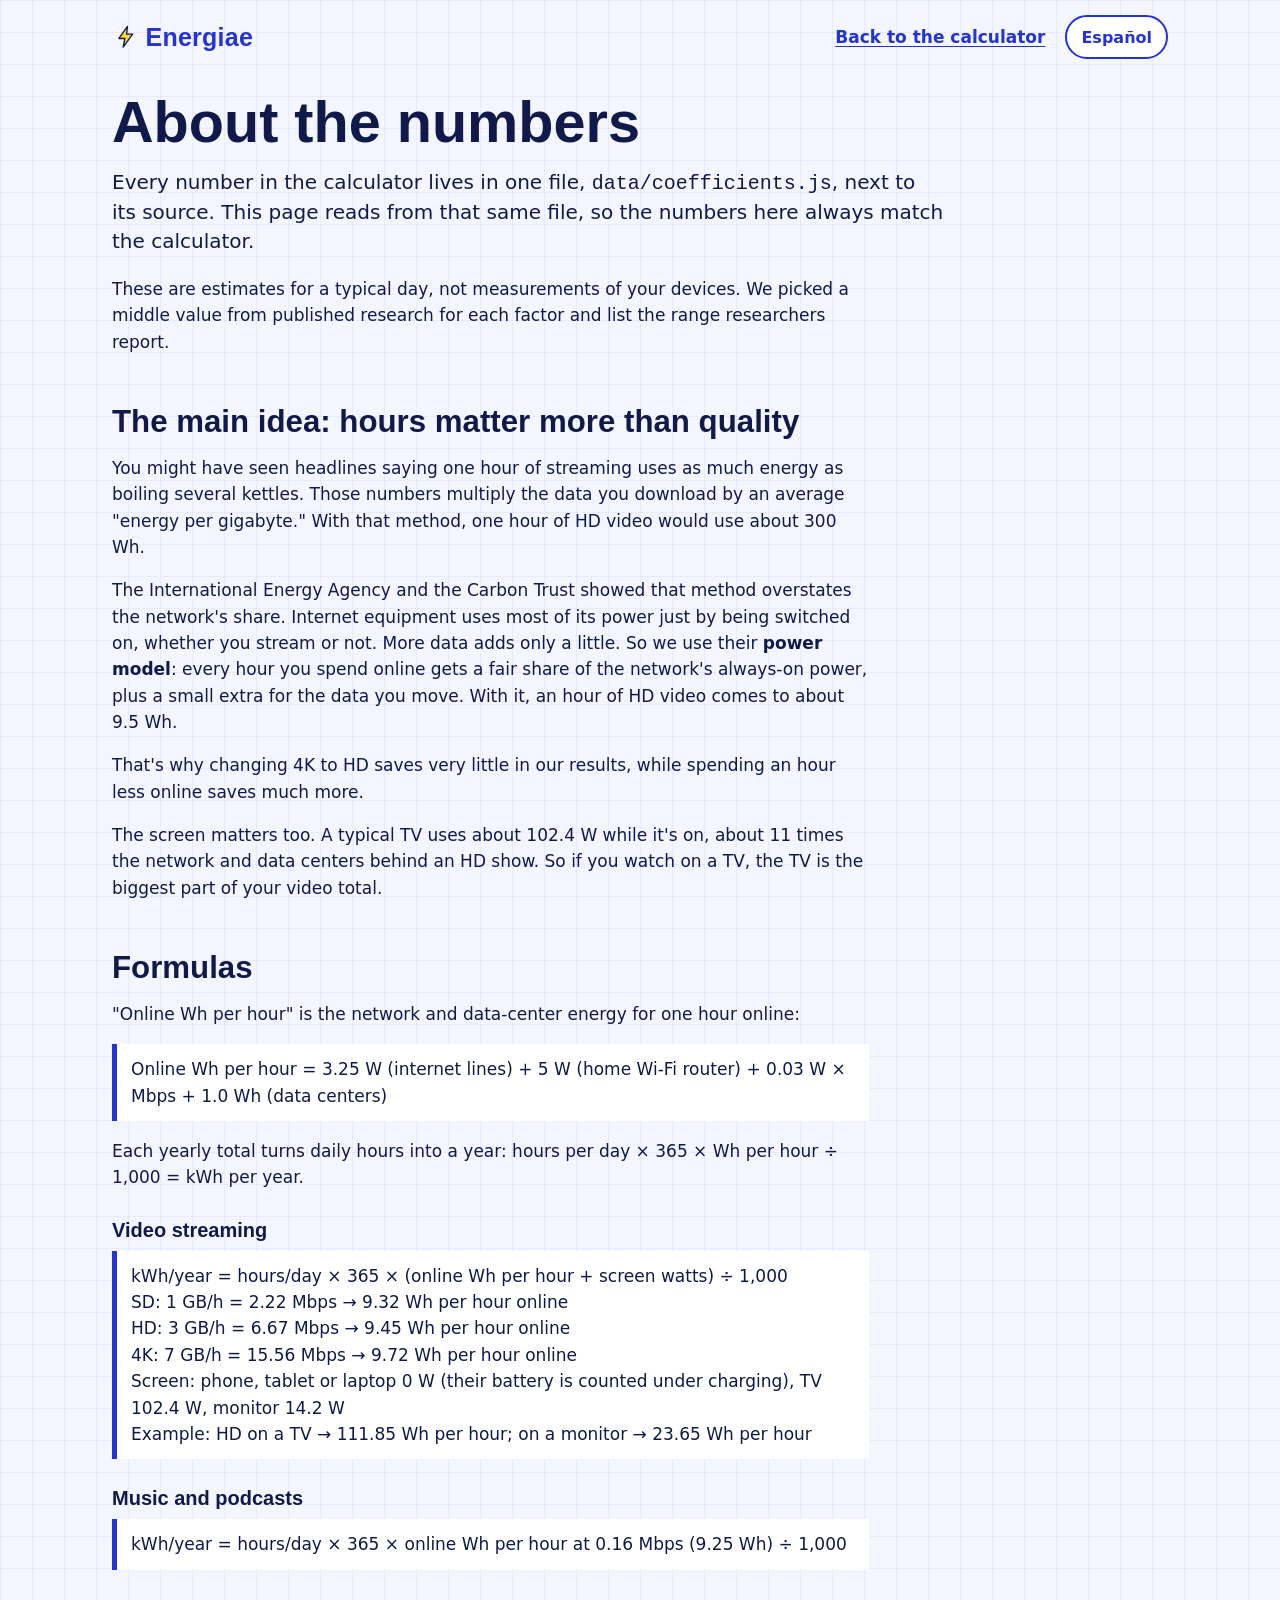
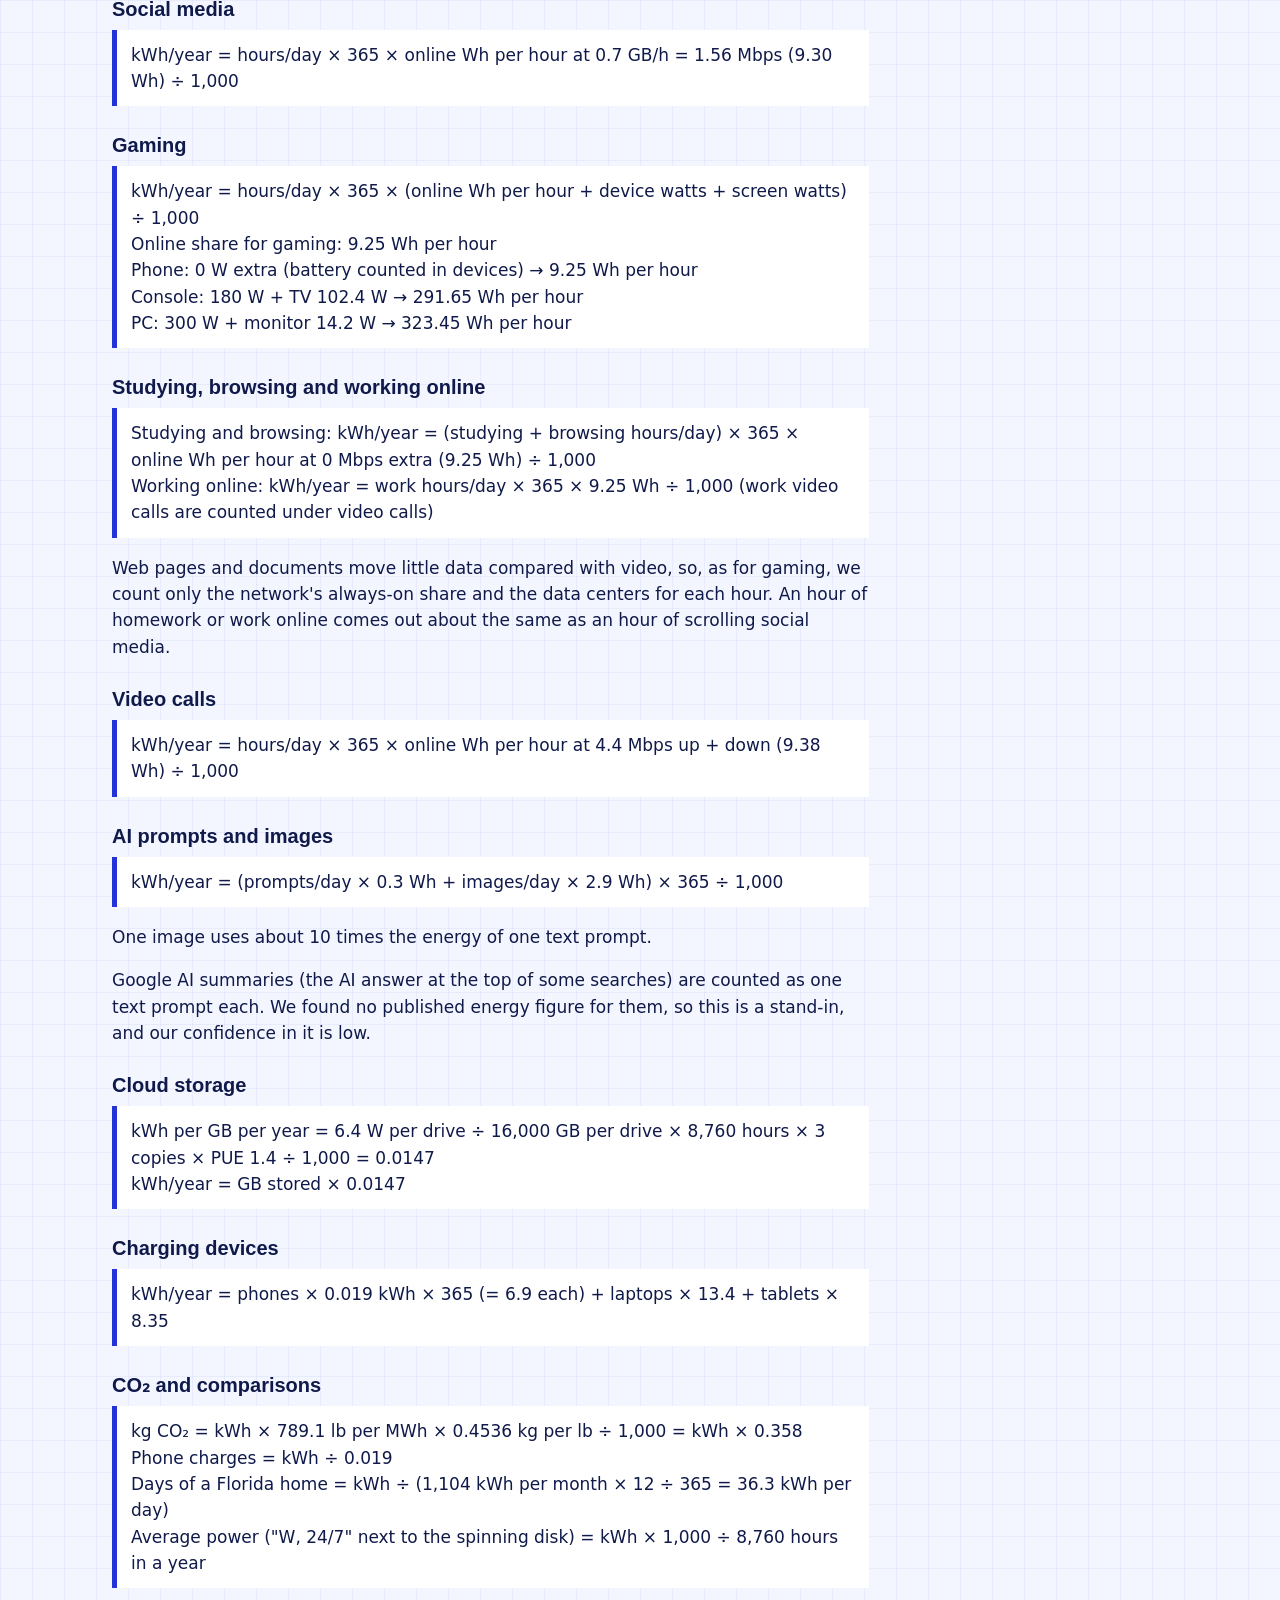
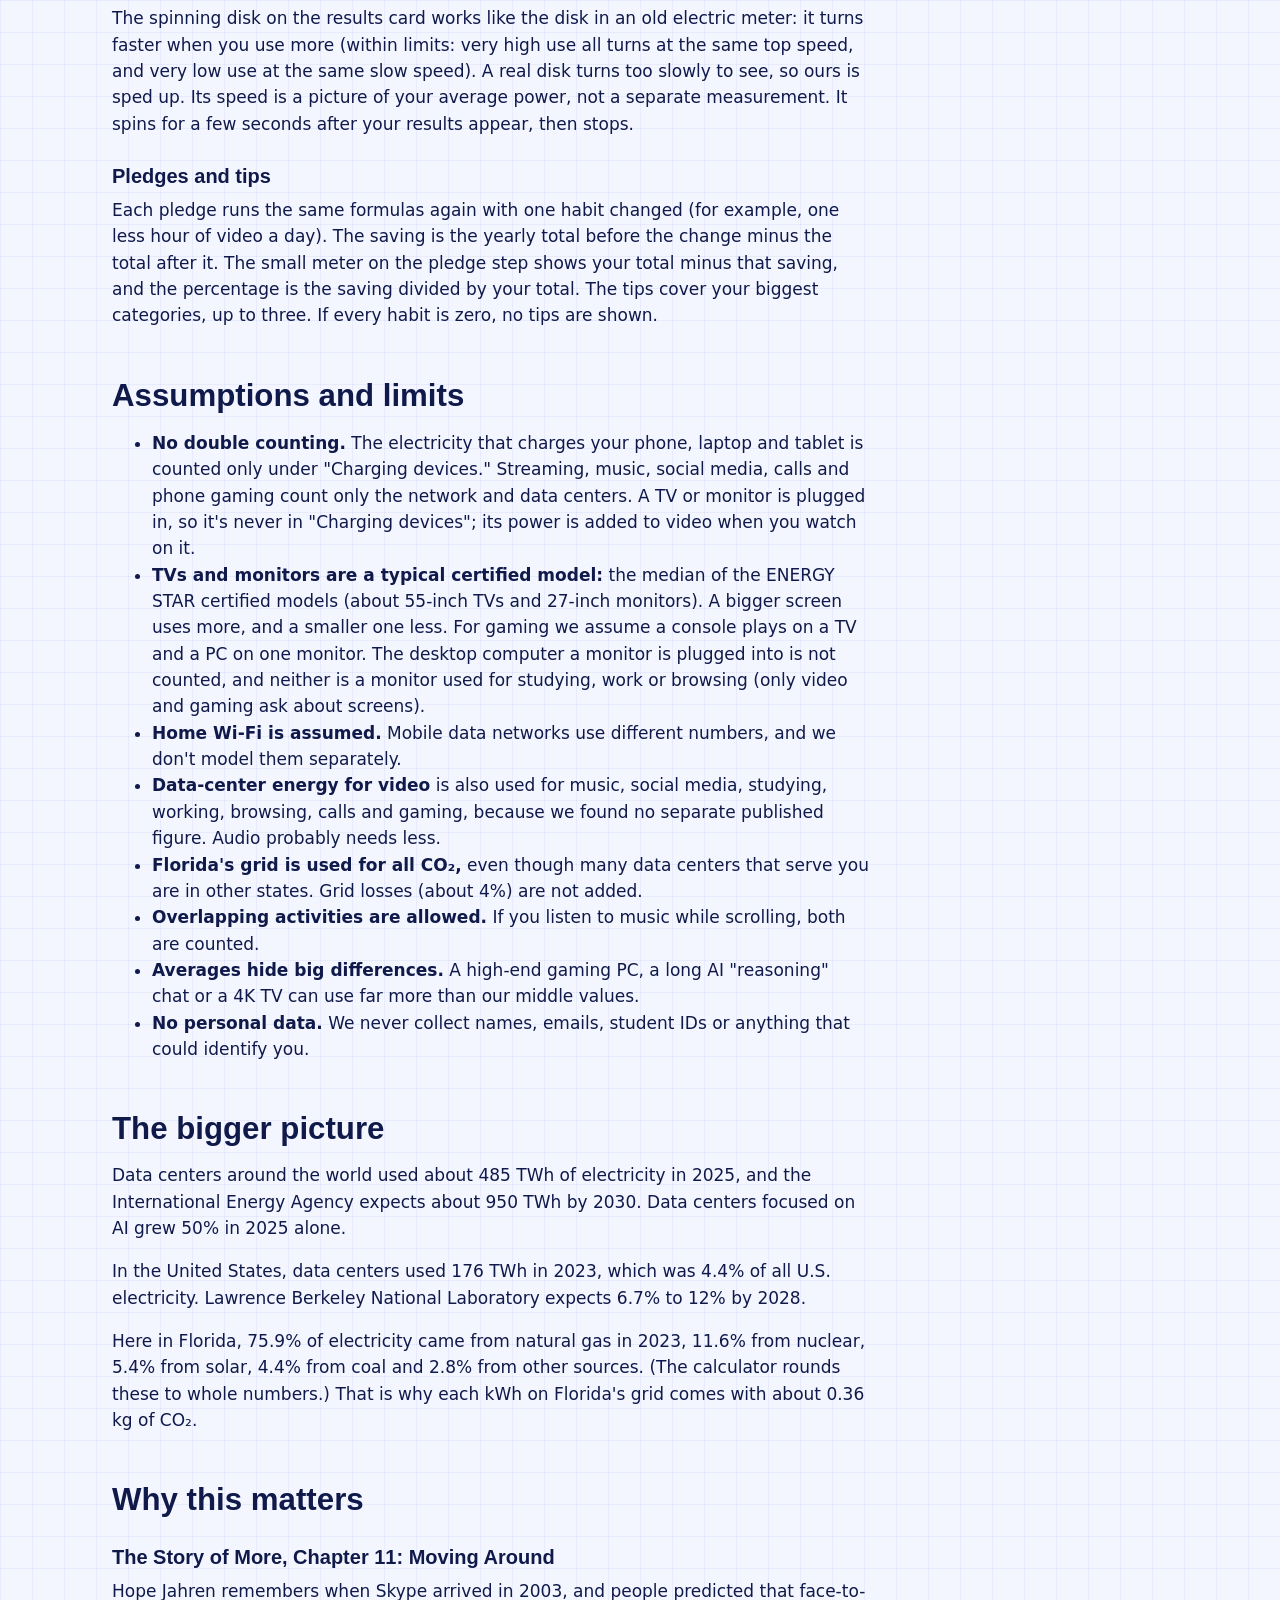
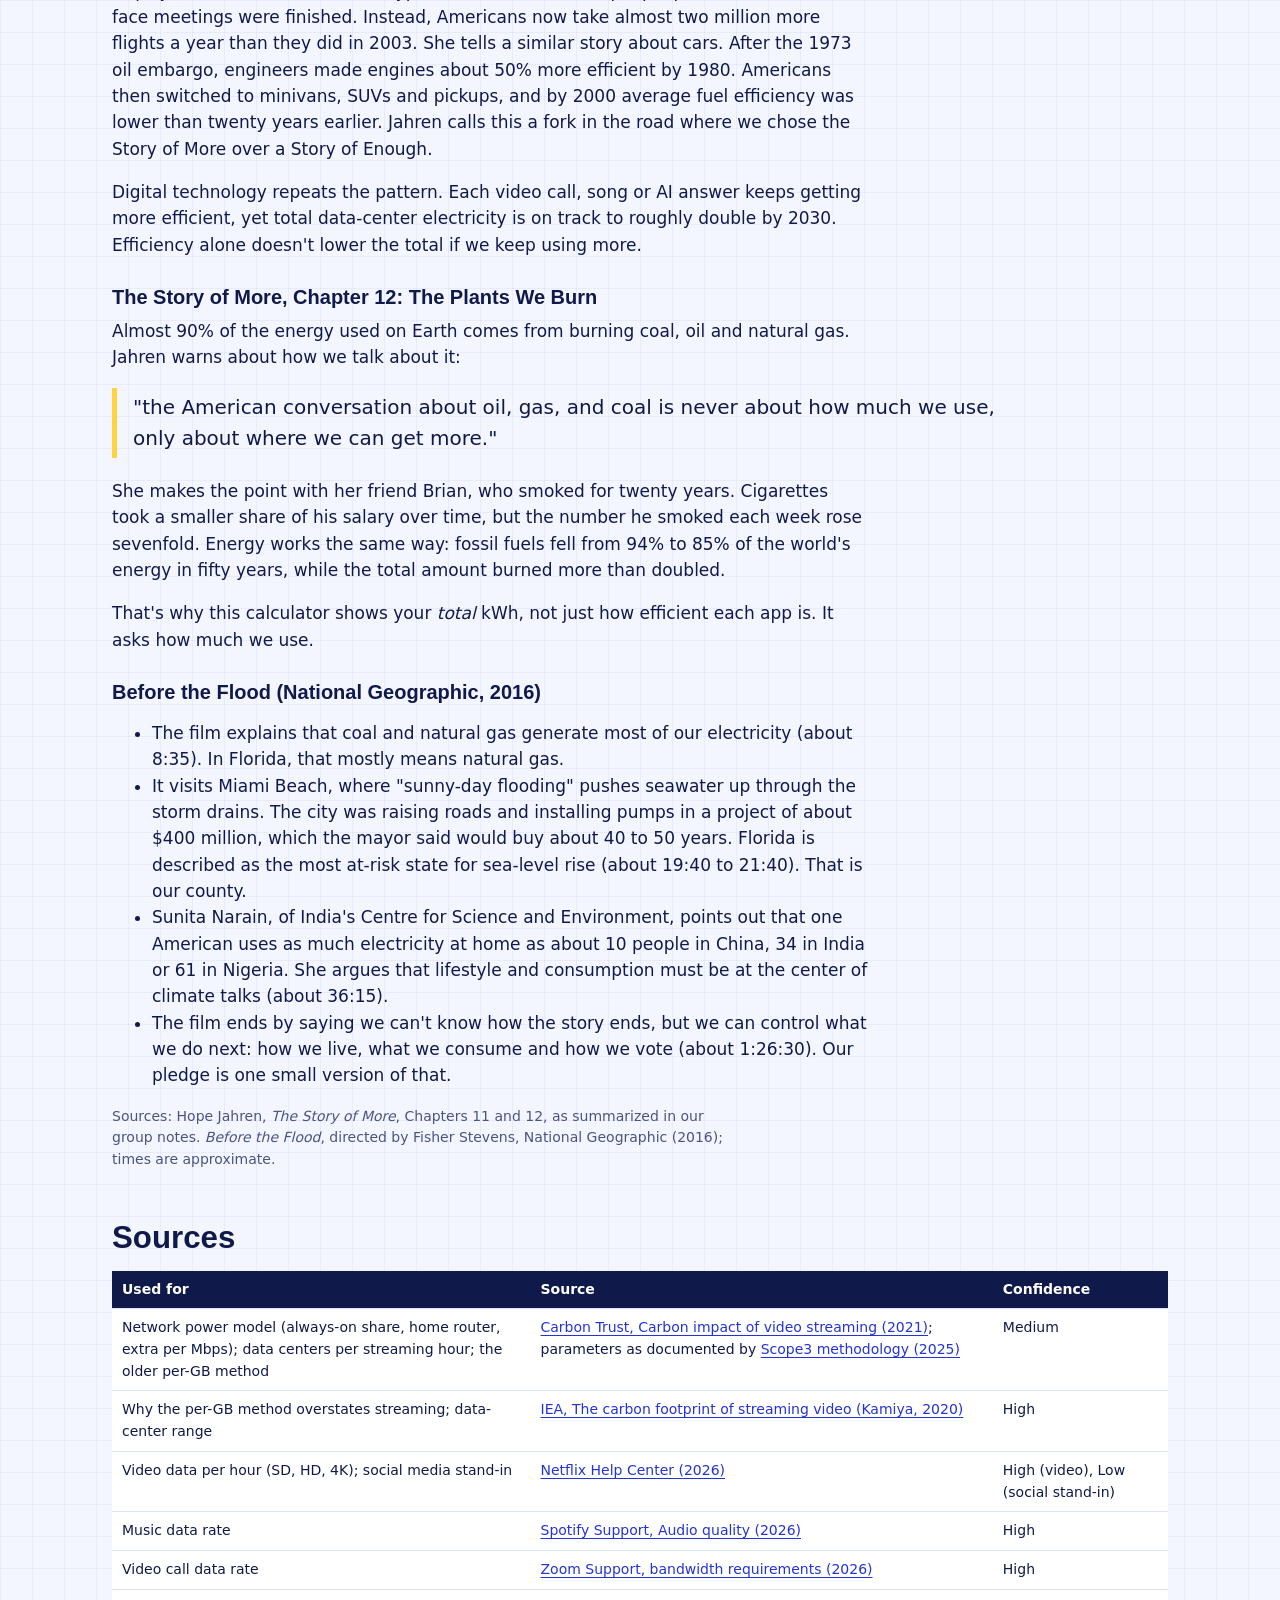
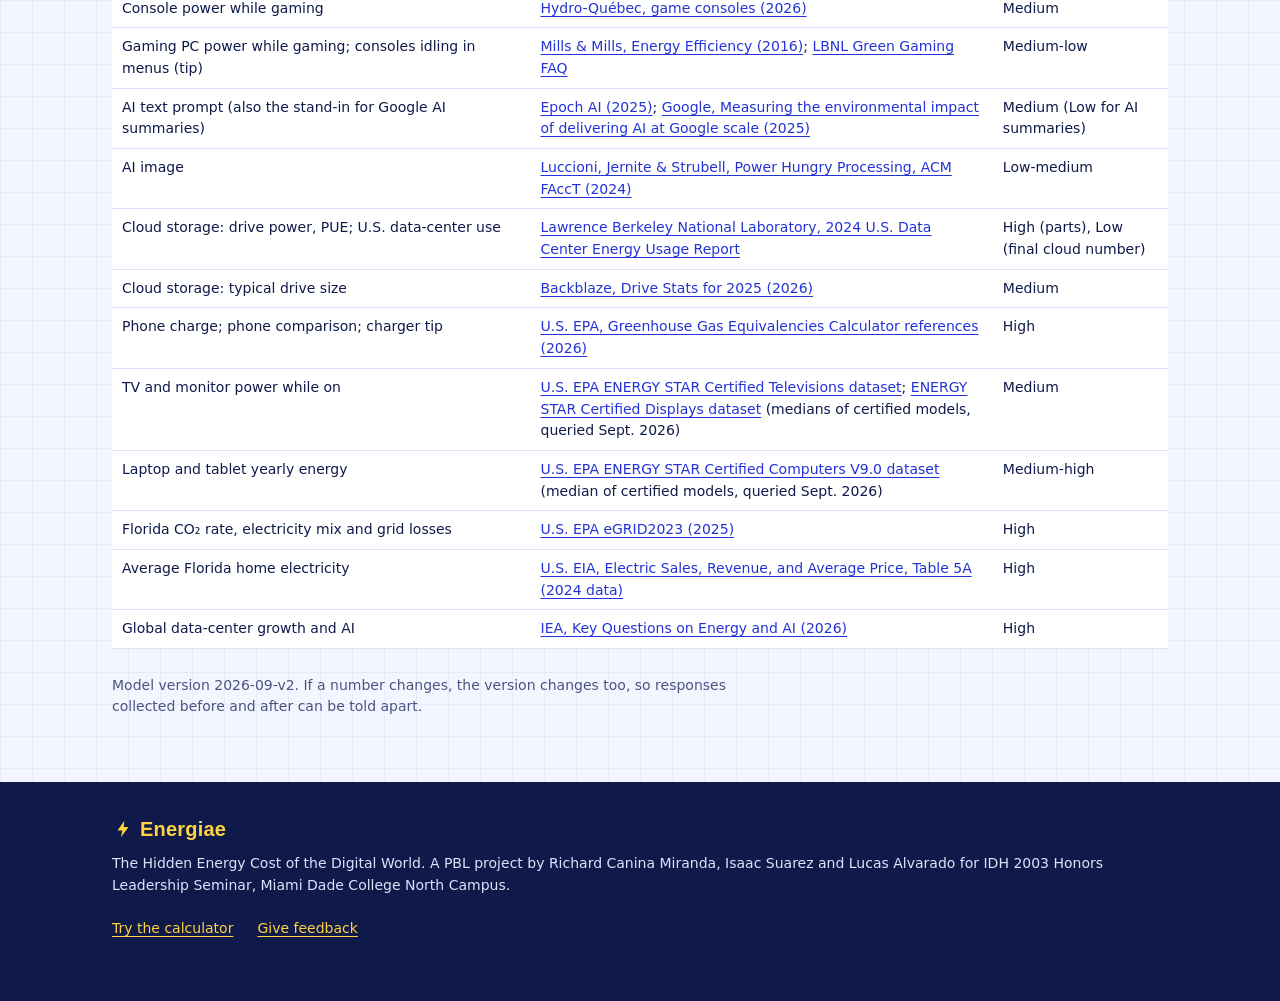
==== commit c6edd2d5: "Add "Working online" to section 3, now "Study and work" - New slider work_hours (starts at 0) betwee" ====
--- a/about.html
+++ b/about.html
@@ -95,9 +95,12 @@
       PC: <span data-c="gamingDeviceWatts.pc"></span> W + monitor <span data-c="screenWatts.monitor"></span> W → <span data-calc="whGamingPC" data-digits="2"></span> Wh per hour
     </div>
 
-    <h3>Studying and browsing</h3>
-    <div class="formula">kWh/year = (studying + browsing hours/day) × 365 × online Wh per hour at <span data-c="dataRates.browsingMbps"></span> Mbps extra (<span data-calc="whBrowsing" data-digits="2"></span> Wh) ÷ 1,000</div>
-    <p>Web pages move little data compared with video, so, as for gaming, we count only the network's always-on share and the data centers for each hour. An hour of homework online comes out about the same as an hour of scrolling social media.</p>
+    <h3>Studying, browsing and working online</h3>
+    <div class="formula">
+      Studying and browsing: kWh/year = (studying + browsing hours/day) × 365 × online Wh per hour at <span data-c="dataRates.browsingMbps"></span> Mbps extra (<span data-calc="whBrowsing" data-digits="2"></span> Wh) ÷ 1,000<br>
+      Working online: kWh/year = work hours/day × 365 × <span data-calc="whBrowsing" data-digits="2"></span> Wh ÷ 1,000 (work video calls are counted under video calls)
+    </div>
+    <p>Web pages and documents move little data compared with video, so, as for gaming, we count only the network's always-on share and the data centers for each hour. An hour of homework or work online comes out about the same as an hour of scrolling social media.</p>
 
     <h3>Video calls</h3>
     <div class="formula">kWh/year = hours/day × 365 × online Wh per hour at <span data-c="dataRates.callsMbps"></span> Mbps up + down (<span data-calc="whCalls" data-digits="2"></span> Wh) ÷ 1,000</div>
@@ -131,9 +134,9 @@
     <h2>Assumptions and limits</h2>
     <ul>
       <li><strong>No double counting.</strong> The electricity that charges your phone, laptop and tablet is counted only under "Charging devices." Streaming, music, social media, calls and phone gaming count only the network and data centers. A TV or monitor is plugged in, so it's never in "Charging devices"; its power is added to video when you watch on it.</li>
-      <li><strong>TVs and monitors are a typical certified model:</strong> the median of the ENERGY STAR certified models (about 55-inch TVs and 27-inch monitors). A bigger screen uses more, and a smaller one less. For gaming we assume a console plays on a TV and a PC on one monitor. The desktop computer a monitor is plugged into is not counted, and neither is a monitor used for studying or browsing (only video and gaming ask about screens).</li>
+      <li><strong>TVs and monitors are a typical certified model:</strong> the median of the ENERGY STAR certified models (about 55-inch TVs and 27-inch monitors). A bigger screen uses more, and a smaller one less. For gaming we assume a console plays on a TV and a PC on one monitor. The desktop computer a monitor is plugged into is not counted, and neither is a monitor used for studying, work or browsing (only video and gaming ask about screens).</li>
       <li><strong>Home Wi-Fi is assumed.</strong> Mobile data networks use different numbers, and we don't model them separately.</li>
-      <li><strong>Data-center energy for video</strong> is also used for music, social media, studying, browsing, calls and gaming, because we found no separate published figure. Audio probably needs less.</li>
+      <li><strong>Data-center energy for video</strong> is also used for music, social media, studying, working, browsing, calls and gaming, because we found no separate published figure. Audio probably needs less.</li>
       <li><strong>Florida's grid is used for all CO₂,</strong> even though many data centers that serve you are in other states. Grid losses (about <span data-c="gridLossPct" data-digits="0"></span>%) are not added.</li>
       <li><strong>Overlapping activities are allowed.</strong> If you listen to music while scrolling, both are counted.</li>
       <li><strong>Averages hide big differences.</strong> A high-end gaming PC, a long AI "reasoning" chat or a 4K TV can use far more than our middle values.</li>
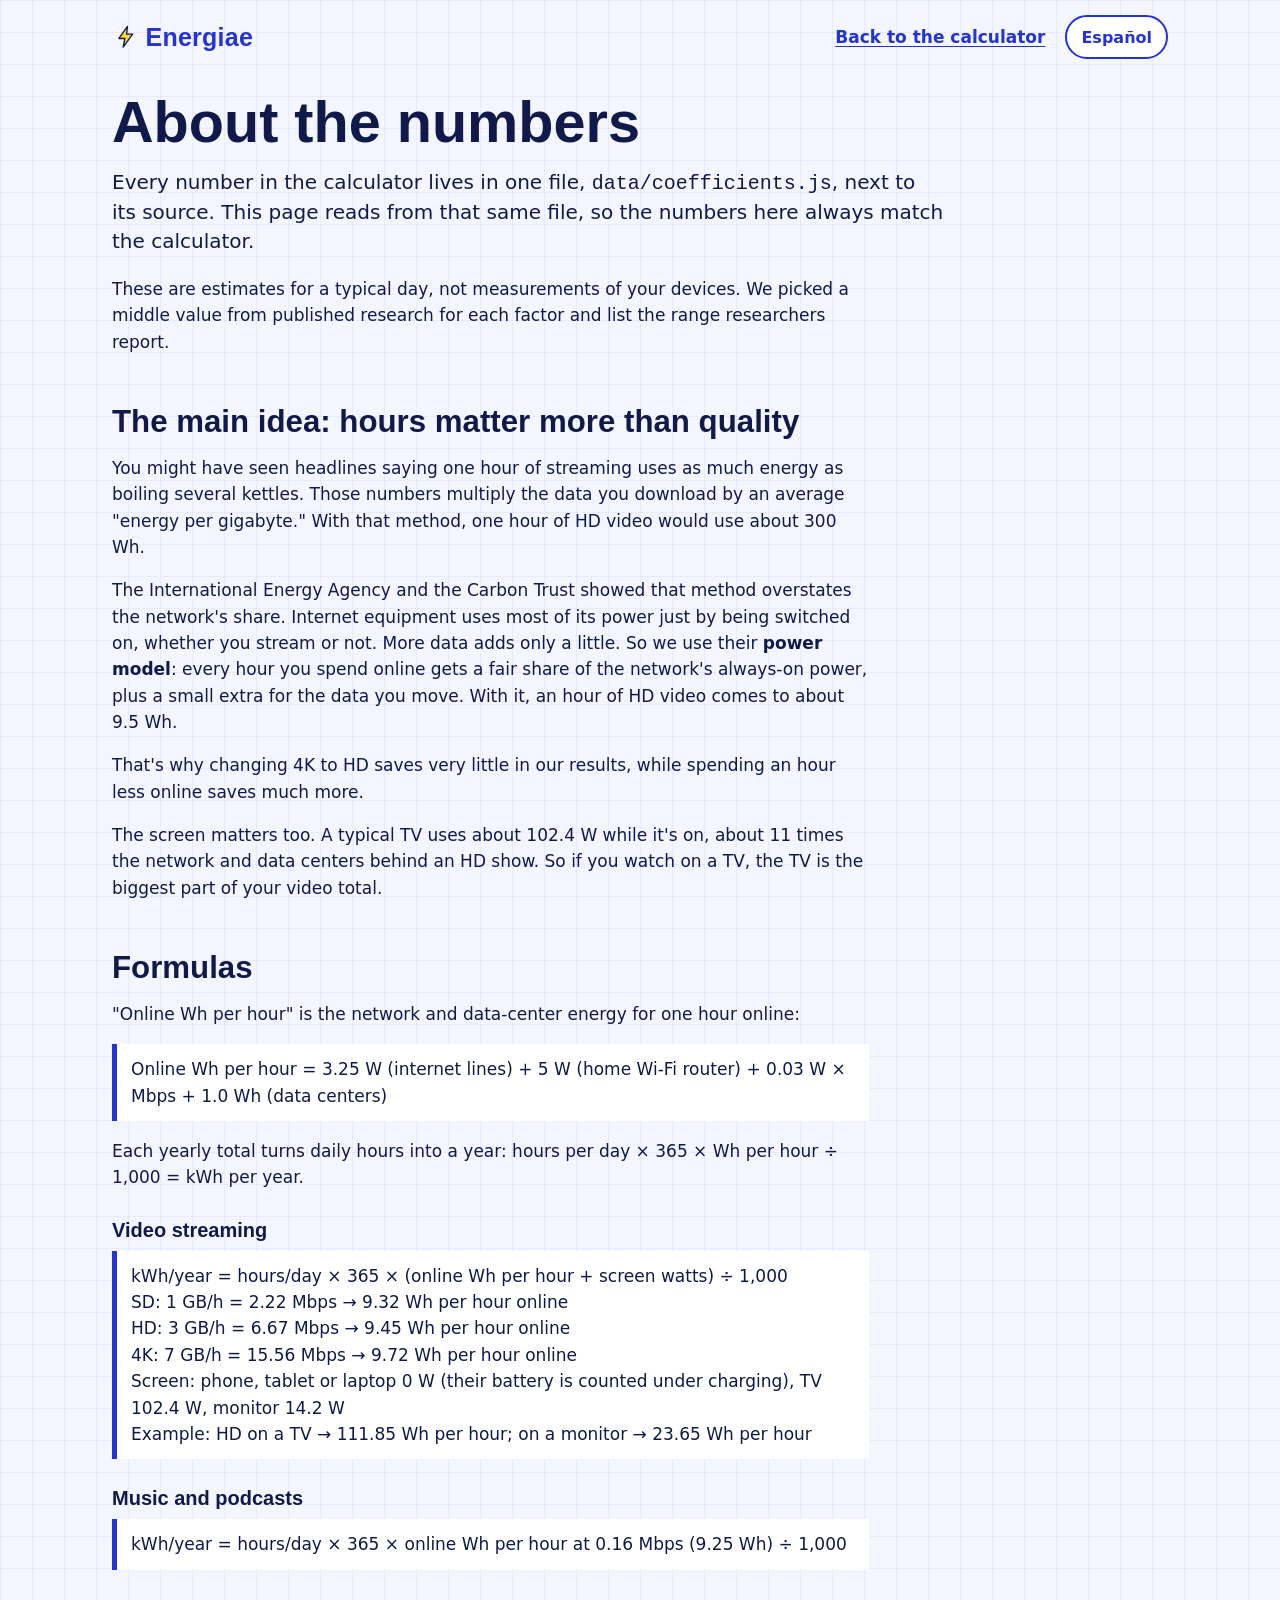
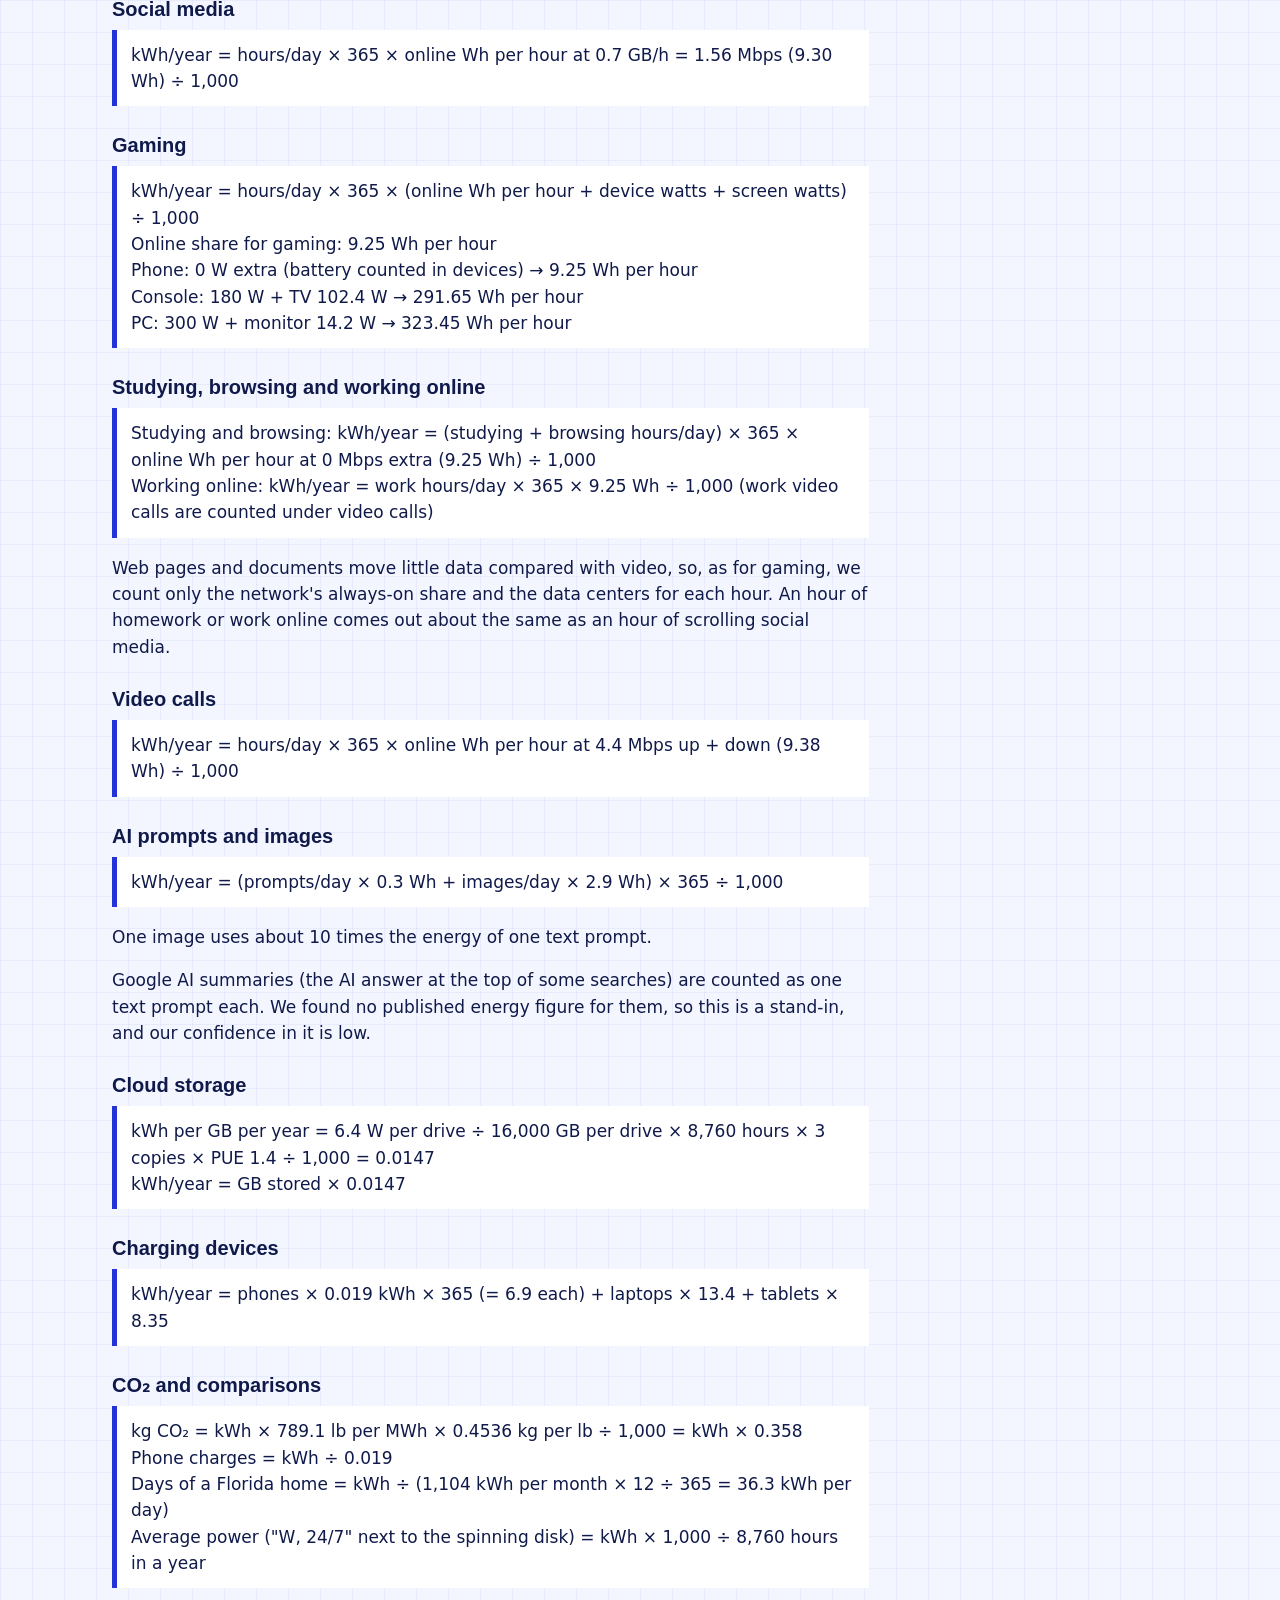
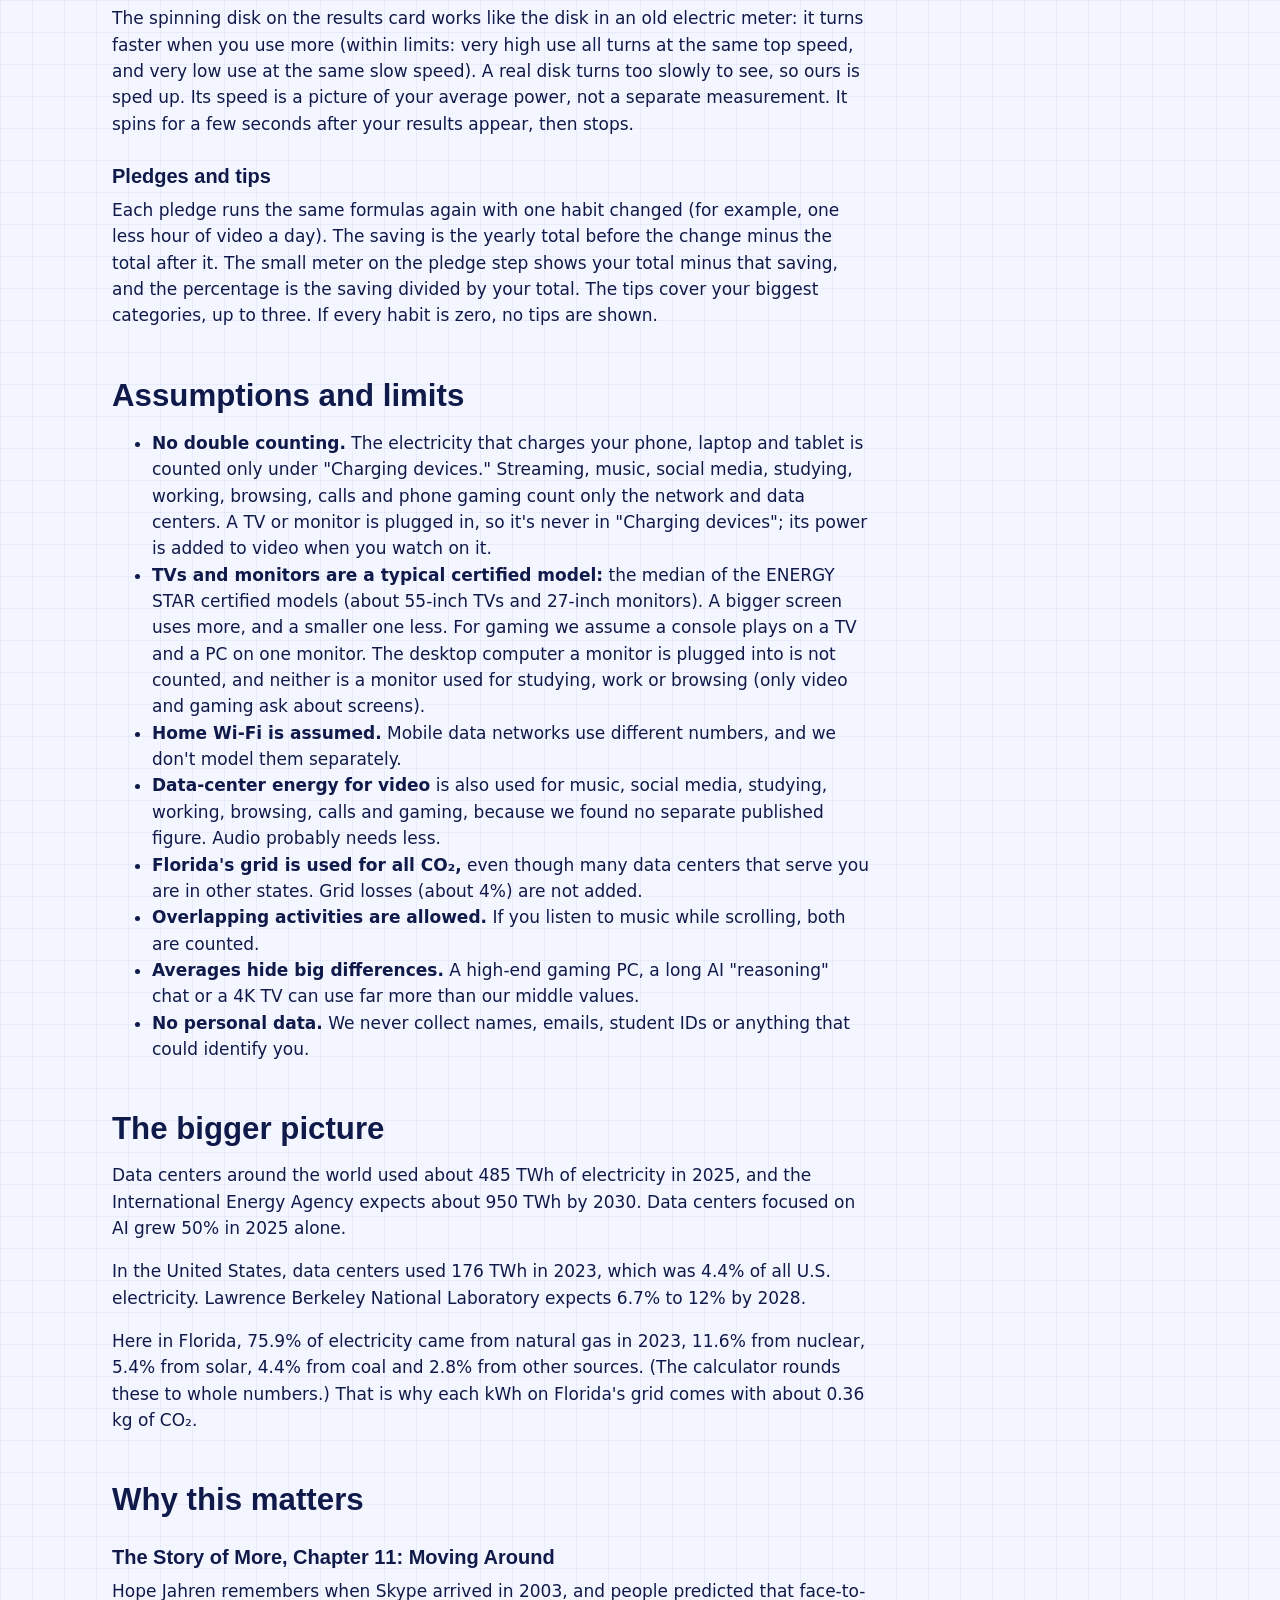
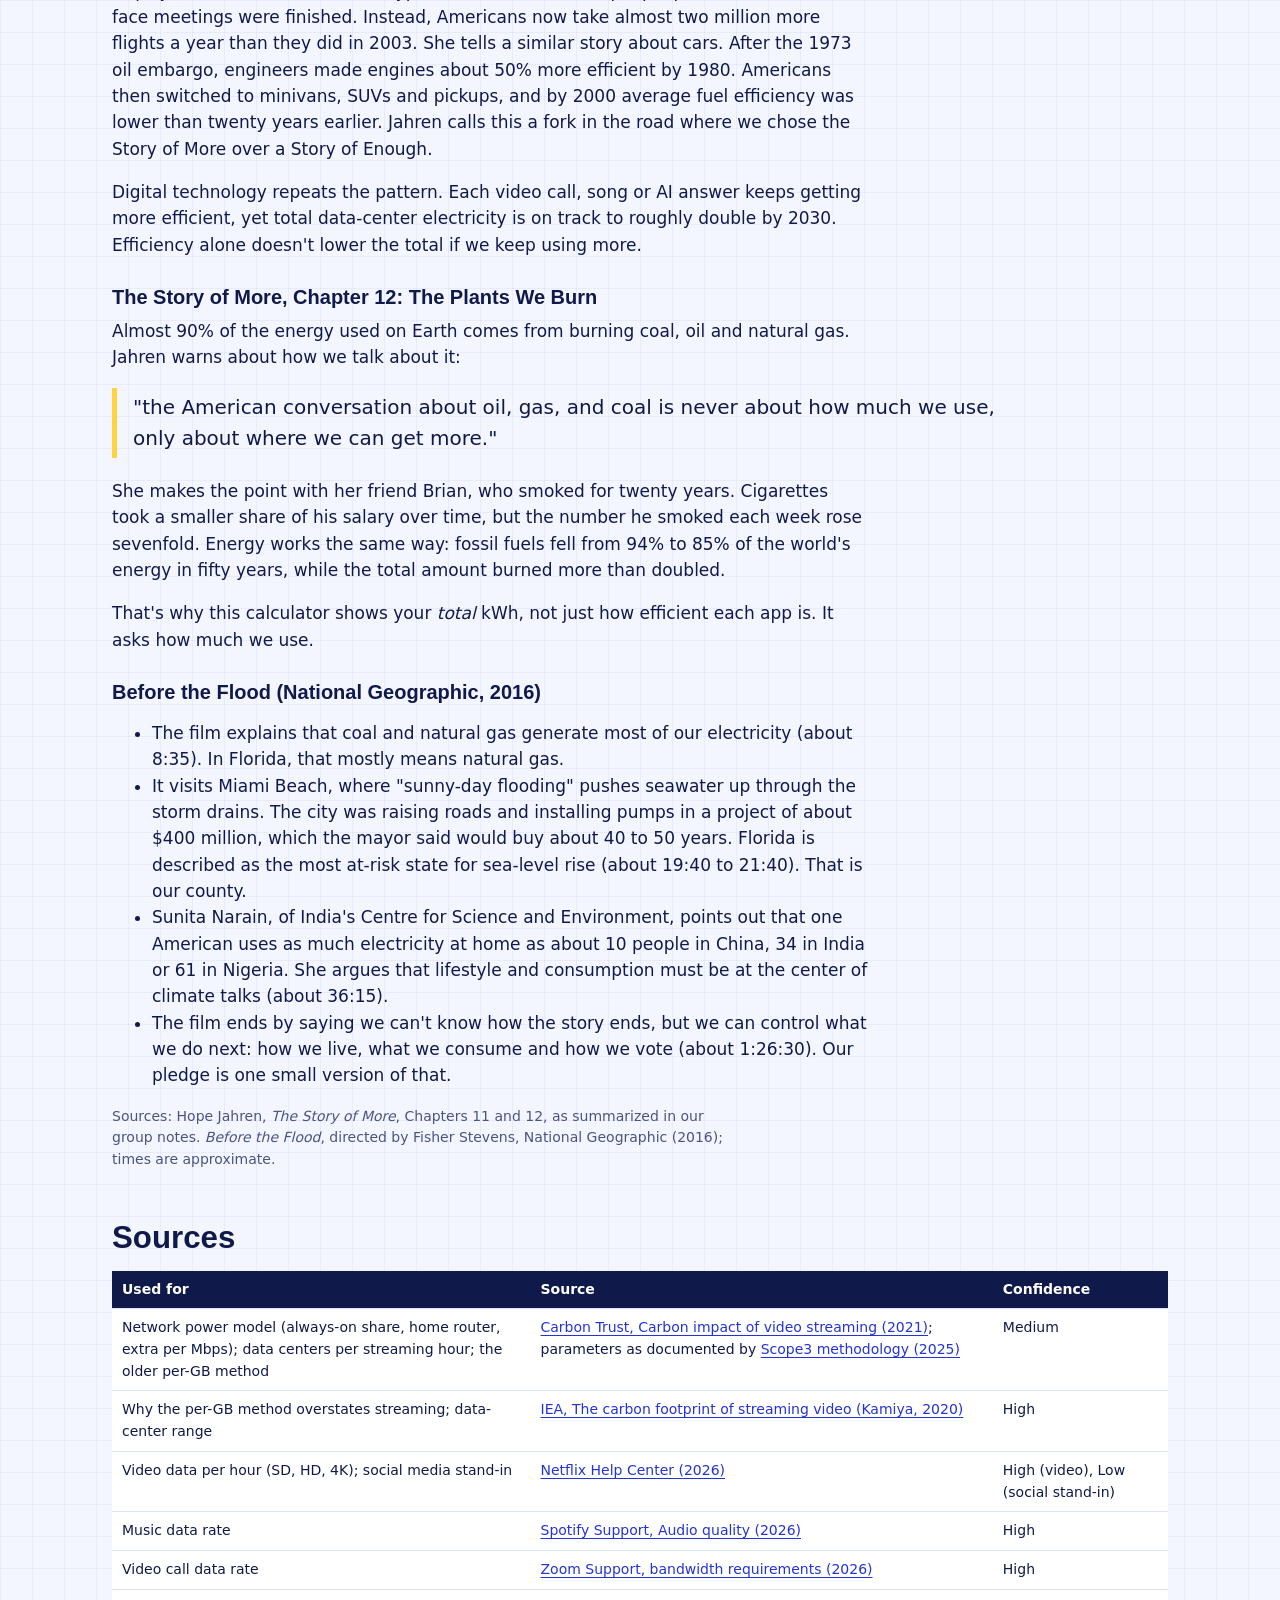
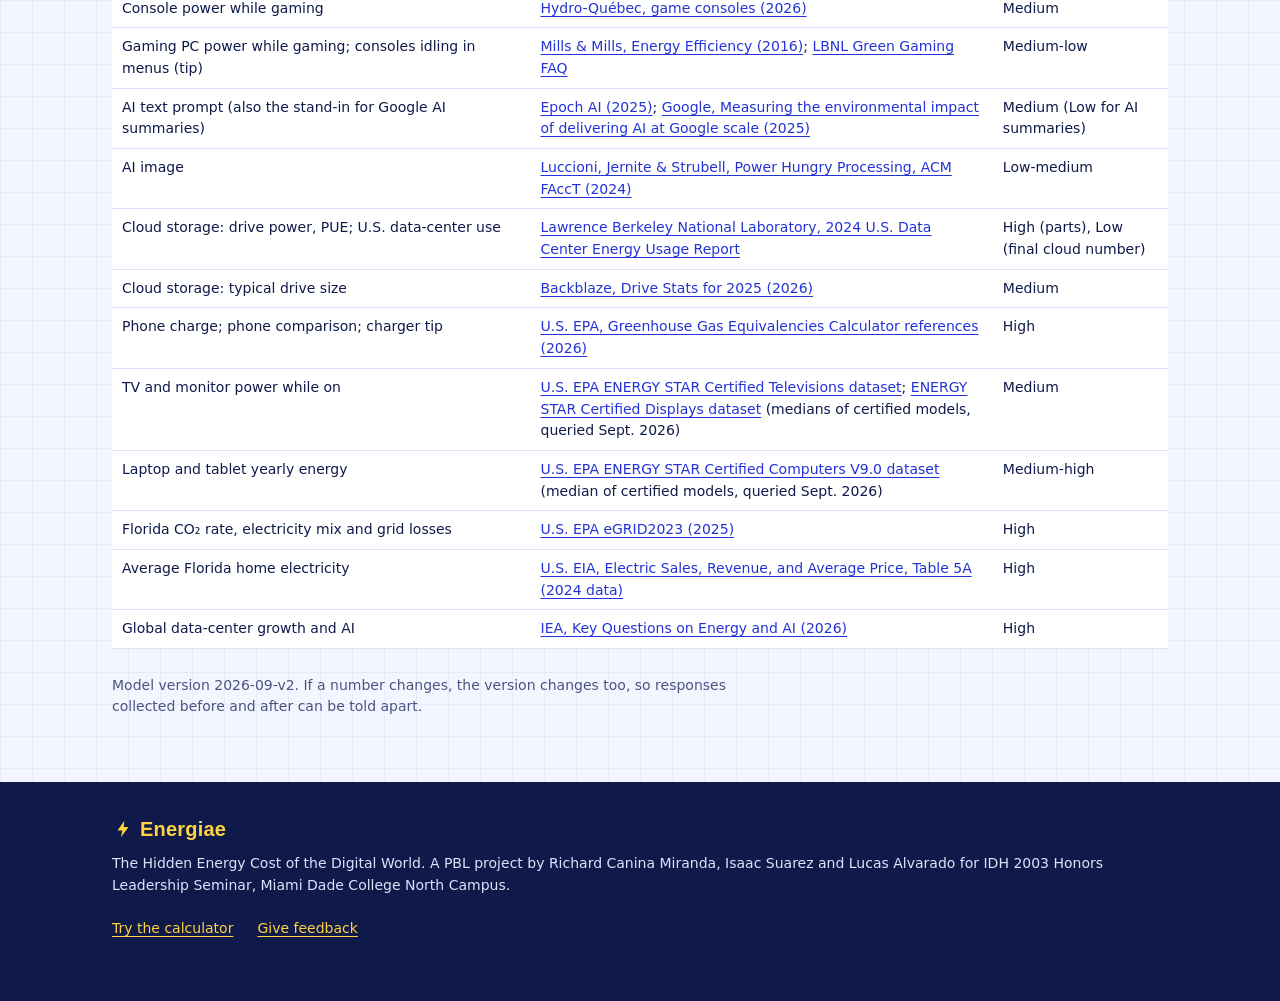
==== commit c330ac2c: "About page: list studying, working and browsing under No double counting Co-Authored-By: Claude Opus" ====
--- a/about.html
+++ b/about.html
@@ -133,7 +133,7 @@
 
     <h2>Assumptions and limits</h2>
     <ul>
-      <li><strong>No double counting.</strong> The electricity that charges your phone, laptop and tablet is counted only under "Charging devices." Streaming, music, social media, calls and phone gaming count only the network and data centers. A TV or monitor is plugged in, so it's never in "Charging devices"; its power is added to video when you watch on it.</li>
+      <li><strong>No double counting.</strong> The electricity that charges your phone, laptop and tablet is counted only under "Charging devices." Streaming, music, social media, studying, working, browsing, calls and phone gaming count only the network and data centers. A TV or monitor is plugged in, so it's never in "Charging devices"; its power is added to video when you watch on it.</li>
       <li><strong>TVs and monitors are a typical certified model:</strong> the median of the ENERGY STAR certified models (about 55-inch TVs and 27-inch monitors). A bigger screen uses more, and a smaller one less. For gaming we assume a console plays on a TV and a PC on one monitor. The desktop computer a monitor is plugged into is not counted, and neither is a monitor used for studying, work or browsing (only video and gaming ask about screens).</li>
       <li><strong>Home Wi-Fi is assumed.</strong> Mobile data networks use different numbers, and we don't model them separately.</li>
       <li><strong>Data-center energy for video</strong> is also used for music, social media, studying, working, browsing, calls and gaming, because we found no separate published figure. Audio probably needs less.</li>
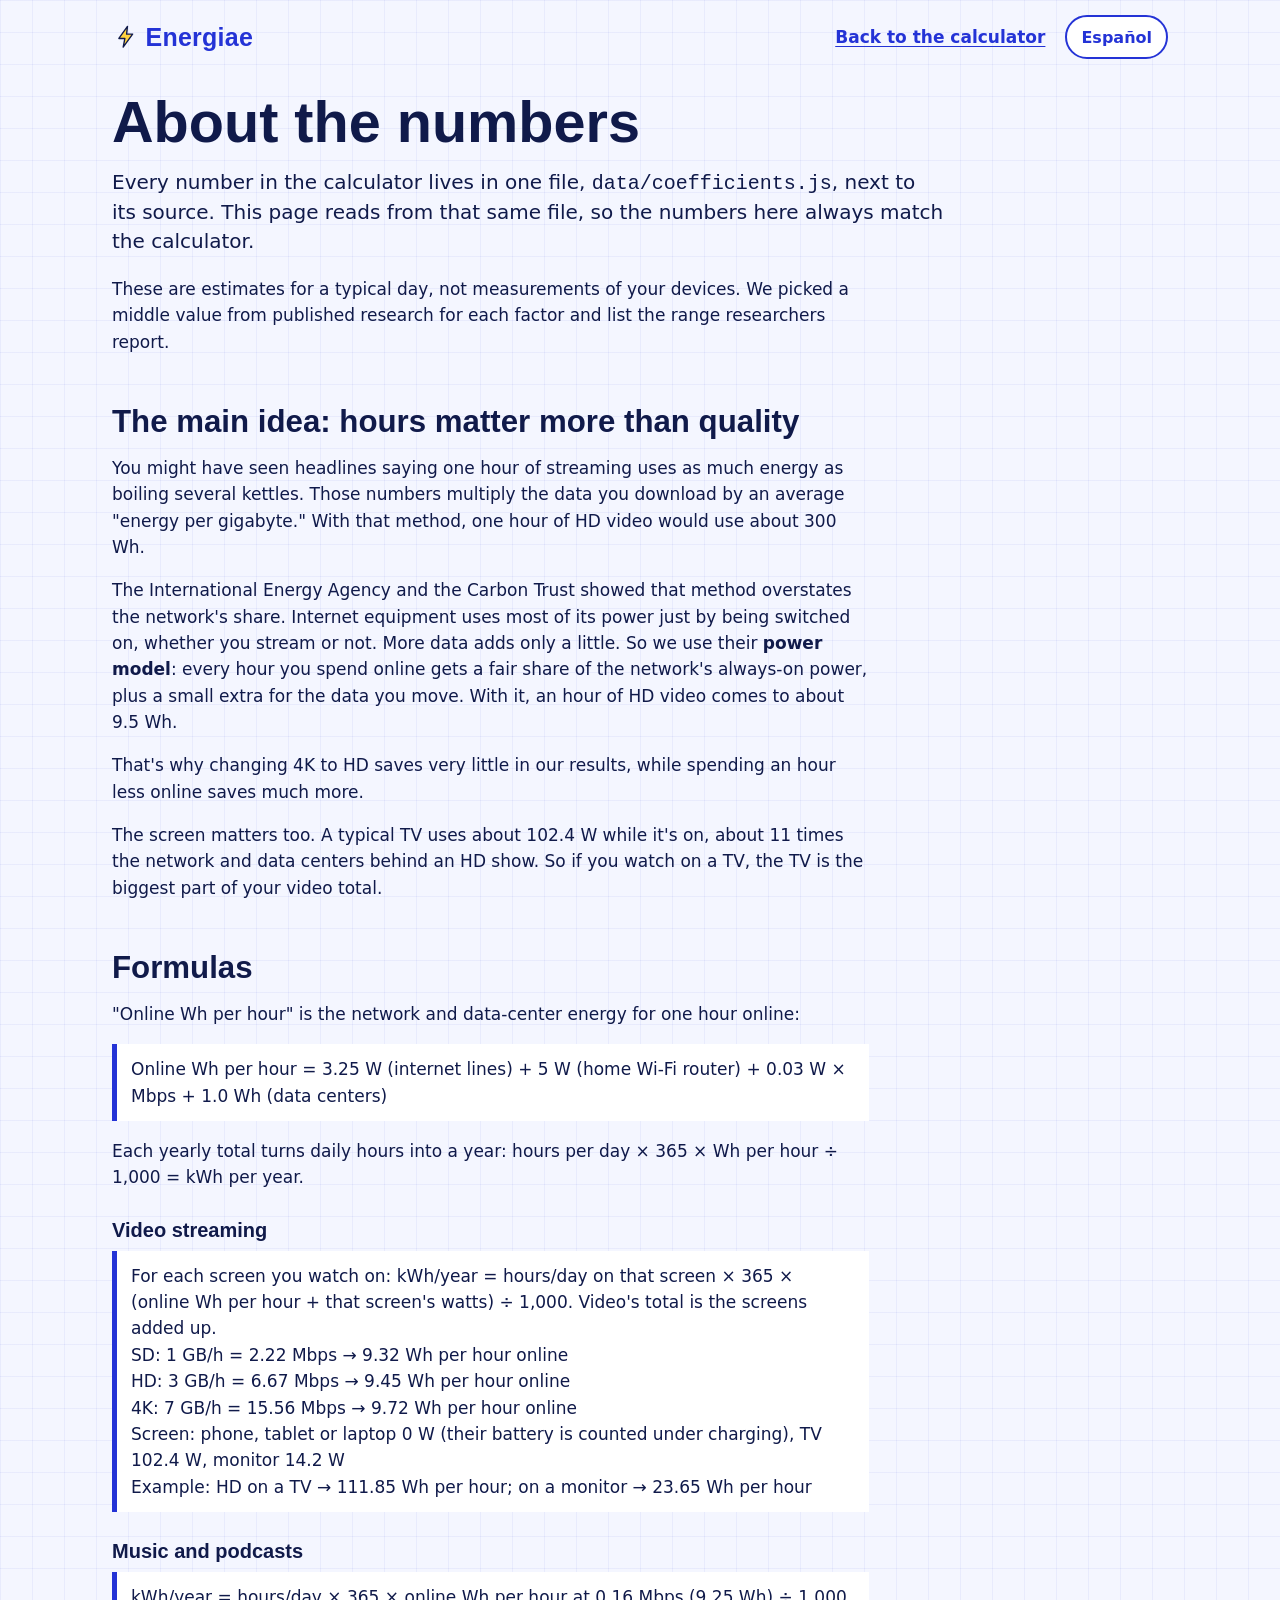
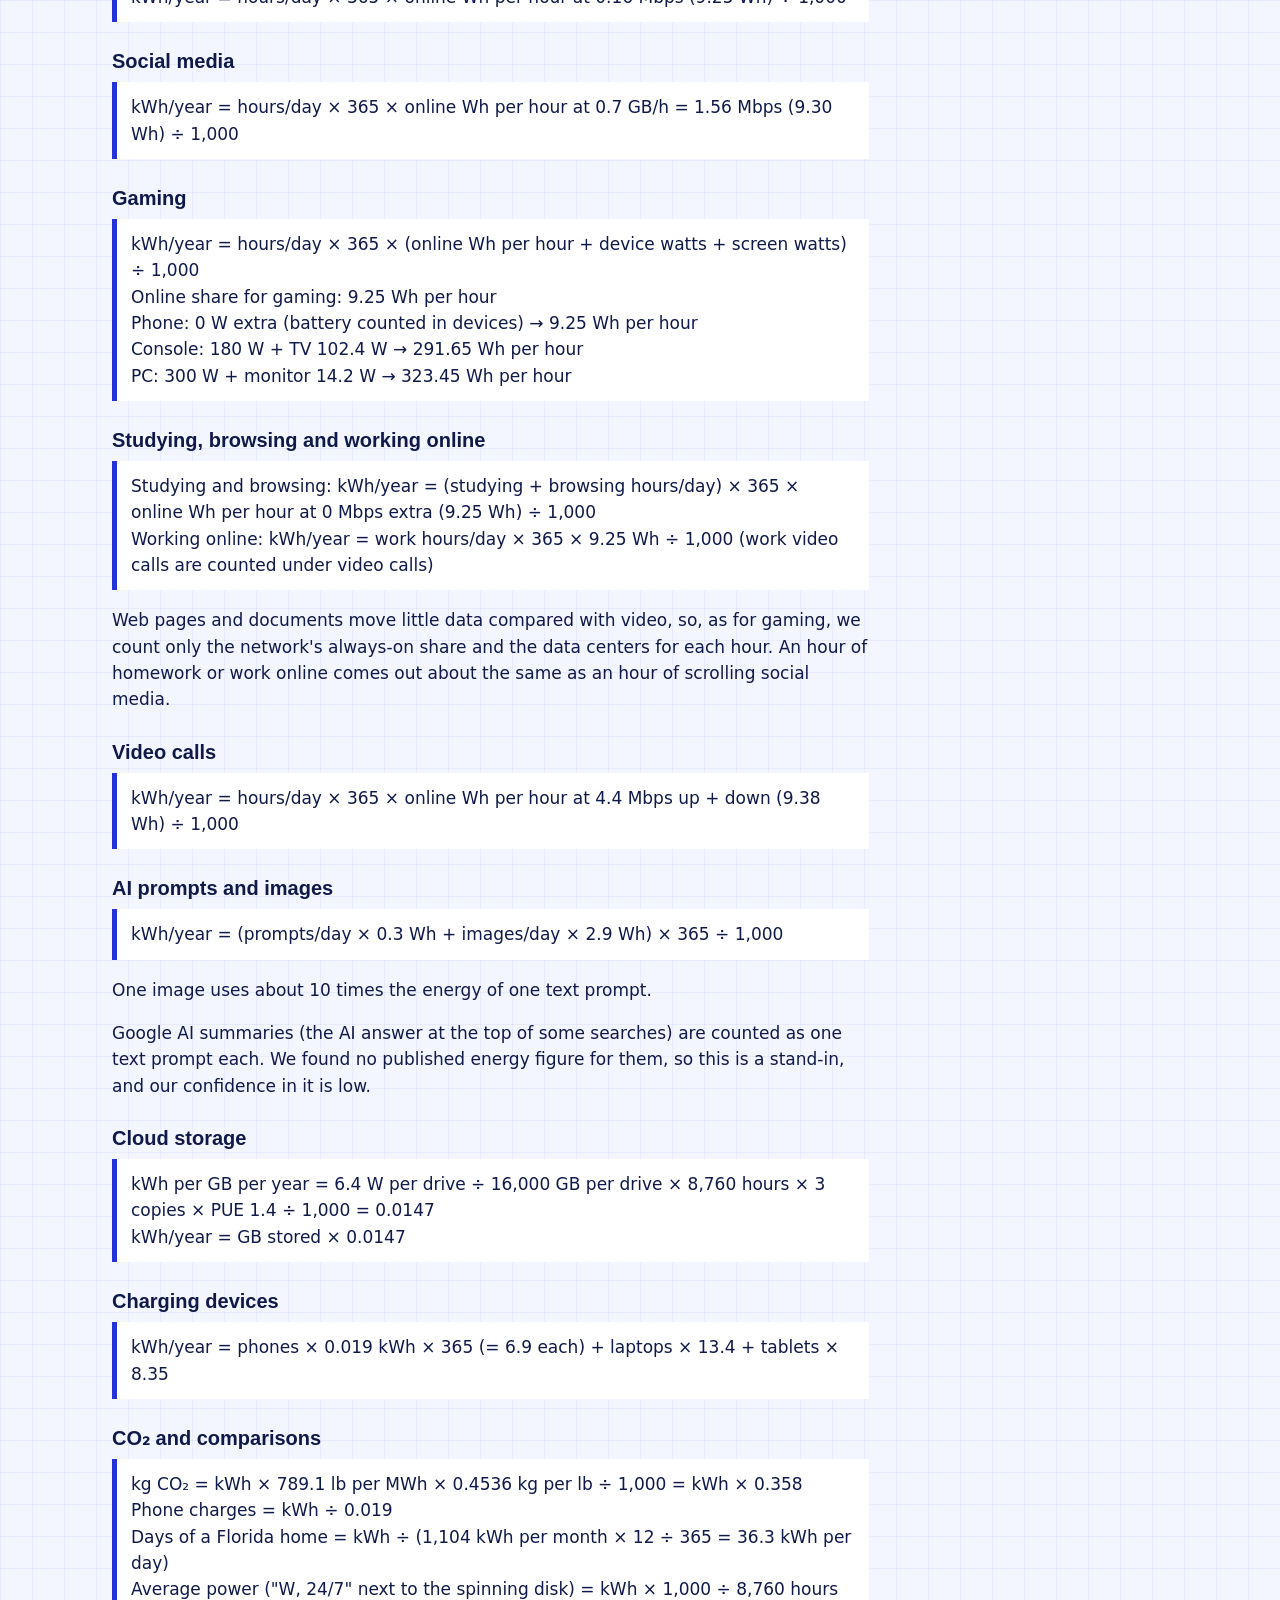
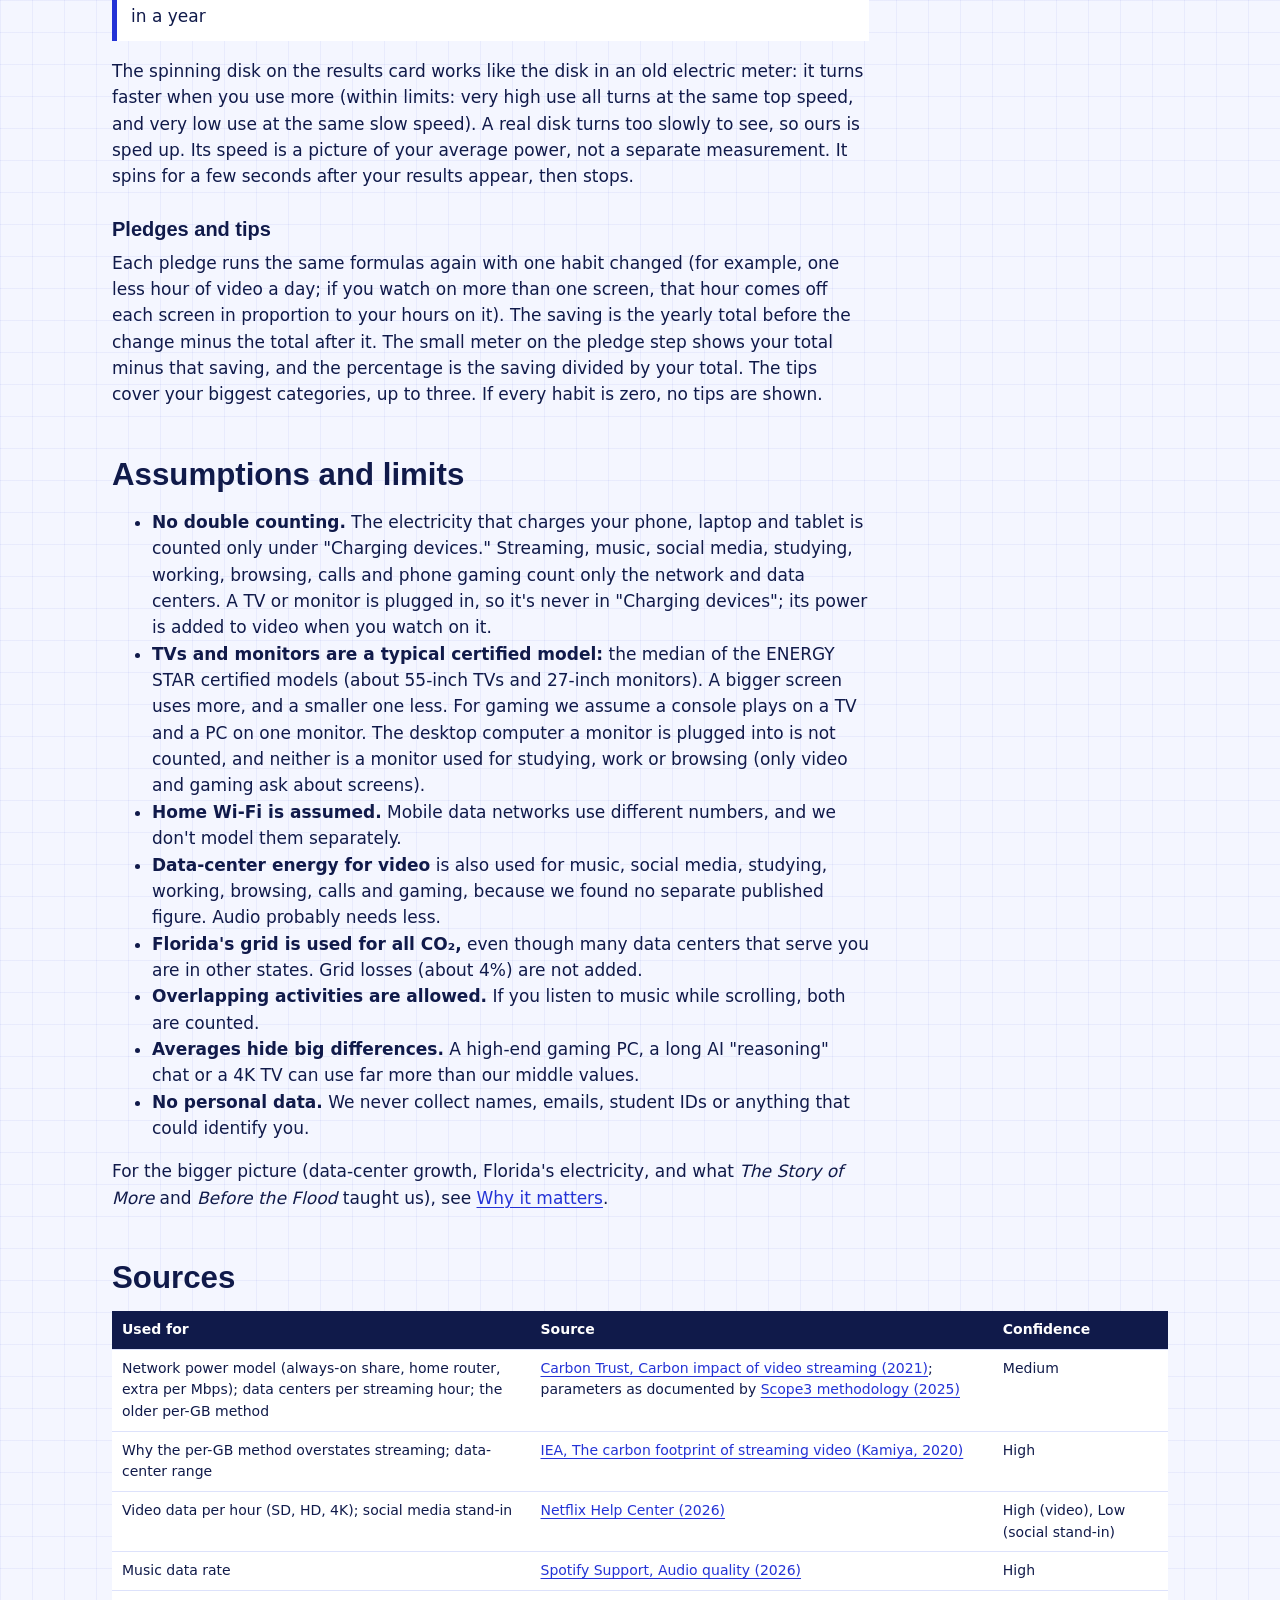
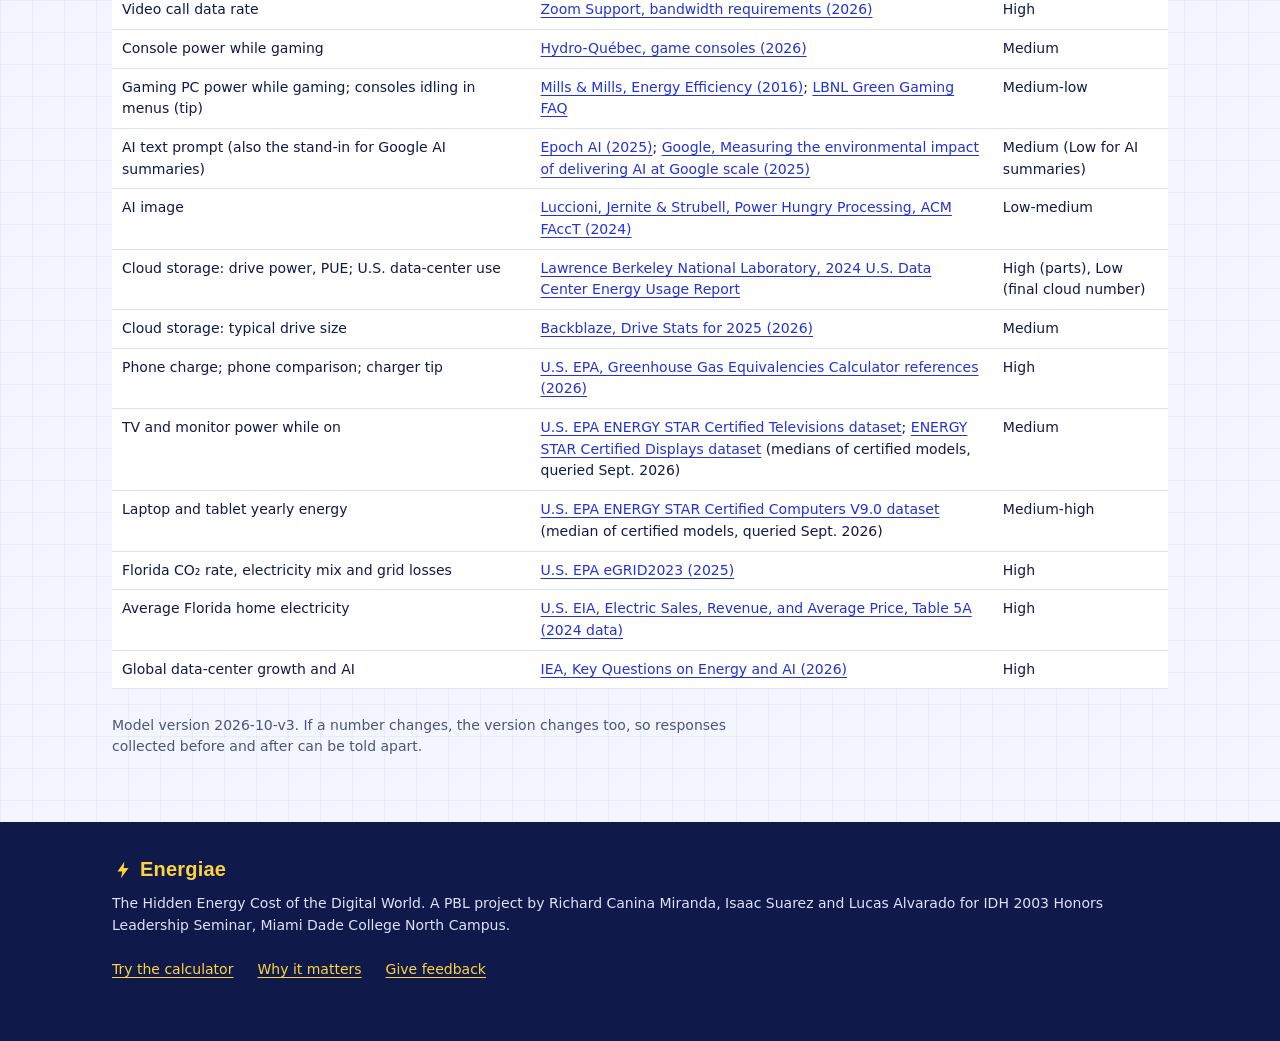
==== commit bb38cb78: "Move "Why it matters" to its own page; ask video hours per screen (v3) - New why-it-matters.html wit" ====
--- a/about.html
+++ b/about.html
@@ -4,14 +4,14 @@
   <meta charset="UTF-8">
   <meta name="viewport" content="width=device-width, initial-scale=1">
   <title>About the Numbers | Energiae</title>
-  <meta name="description" content="Every formula, assumption and source behind the Energiae digital energy calculator, and why it matters.">
+  <meta name="description" content="Every formula, assumption and source behind the Energiae digital energy calculator.">
   <meta name="theme-color" content="#2433D6">
   <!-- Link preview card (same image as the calculator; see index.html) -->
   <meta property="og:type" content="article">
   <meta property="og:site_name" content="Energiae">
   <meta property="og:url" content="https://energiae-calculator.netlify.app/about.html">
   <meta property="og:title" content="About the numbers | Energiae">
-  <meta property="og:description" content="Every formula, assumption and source behind the Energiae digital energy calculator, and why it matters.">
+  <meta property="og:description" content="Every formula, assumption and source behind the Energiae digital energy calculator.">
   <meta property="og:image" content="https://energiae-calculator.netlify.app/images/og-image.jpg">
   <meta property="og:image:width" content="1200">
   <meta property="og:image:height" content="630">
@@ -72,7 +72,7 @@
 
     <h3>Video streaming</h3>
     <div class="formula">
-      kWh/year = hours/day × 365 × (online Wh per hour + screen watts) ÷ 1,000<br>
+      For each screen you watch on: kWh/year = hours/day on that screen × 365 × (online Wh per hour + that screen's watts) ÷ 1,000. Video's total is the screens added up.<br>
       SD: <span data-c="dataRates.videoGBPerHour.SD"></span> GB/h = <span data-calc="mbpsSD" data-digits="2"></span> Mbps → <span data-calc="whSD" data-digits="2"></span> Wh per hour online<br>
       HD: <span data-c="dataRates.videoGBPerHour.HD"></span> GB/h = <span data-calc="mbpsHD" data-digits="2"></span> Mbps → <span data-calc="whHD" data-digits="2"></span> Wh per hour online<br>
       4K: <span data-c="dataRates.videoGBPerHour.4K"></span> GB/h = <span data-calc="mbps4K" data-digits="2"></span> Mbps → <span data-calc="wh4K" data-digits="2"></span> Wh per hour online<br>
@@ -129,7 +129,7 @@
     <p>The spinning disk on the results card works like the disk in an old electric meter: it turns faster when you use more (within limits: very high use all turns at the same top speed, and very low use at the same slow speed). A real disk turns too slowly to see, so ours is sped up. Its speed is a picture of your average power, not a separate measurement. It spins for a few seconds after your results appear, then stops.</p>
 
     <h3>Pledges and tips</h3>
-    <p>Each pledge runs the same formulas again with one habit changed (for example, one less hour of video a day). The saving is the yearly total before the change minus the total after it. The small meter on the pledge step shows your total minus that saving, and the percentage is the saving divided by your total. The tips cover your biggest categories, up to three. If every habit is zero, no tips are shown.</p>
+    <p>Each pledge runs the same formulas again with one habit changed (for example, one less hour of video a day; if you watch on more than one screen, that hour comes off each screen in proportion to your hours on it). The saving is the yearly total before the change minus the total after it. The small meter on the pledge step shows your total minus that saving, and the percentage is the saving divided by your total. The tips cover your biggest categories, up to three. If every habit is zero, no tips are shown.</p>
 
     <h2>Assumptions and limits</h2>
     <ul>
@@ -143,31 +143,8 @@
       <li><strong>No personal data.</strong> We never collect names, emails, student IDs or anything that could identify you.</li>
     </ul>
 
-    <h2>The bigger picture</h2>
-    <p>Data centers around the world used about <span data-c="context.globalDataCentersTWh2025"></span> TWh of electricity in 2025, and the International Energy Agency expects about <span data-c="context.globalDataCentersTWh2030"></span> TWh by 2030. Data centers focused on AI grew <span data-c="context.aiDataCenterGrowth2025Pct"></span>% in 2025 alone.</p>
-    <p>In the United States, data centers used <span data-c="context.usDataCentersTWh2023"></span> TWh in 2023, which was <span data-c="context.usDataCentersSharePct2023"></span>% of all U.S. electricity. Lawrence Berkeley National Laboratory expects <span data-c="context.usDataCentersSharePct2028Low"></span>% to <span data-c="context.usDataCentersSharePct2028High" data-digits="0"></span>% by 2028.</p>
-    <p>Here in Florida, <span data-c="context.floridaMixPct.gas"></span>% of electricity came from natural gas in <span data-c="context.floridaMixYear" data-raw></span>, <span data-c="context.floridaMixPct.nuclear"></span>% from nuclear, <span data-c="context.floridaMixPct.solar"></span>% from solar, <span data-c="context.floridaMixPct.coal"></span>% from coal and <span data-c="context.floridaMixPct.other"></span>% from other sources. (The calculator rounds these to whole numbers.) That is why each kWh on Florida's grid comes with about <span data-calc="kgPerKWh" data-digits="2"></span> kg of CO₂.</p>
+    <p>For the bigger picture (data-center growth, Florida's electricity, and what <cite>The Story of More</cite> and <cite>Before the Flood</cite> taught us), see <a href="why-it-matters.html">Why it matters</a>.</p>
 
-    <h2>Why this matters</h2>
-
-    <h3>The Story of More, Chapter 11: Moving Around</h3>
-    <p>Hope Jahren remembers when Skype arrived in 2003, and people predicted that face-to-face meetings were finished. Instead, Americans now take almost two million more flights a year than they did in 2003. She tells a similar story about cars. After the 1973 oil embargo, engineers made engines about 50% more efficient by 1980. Americans then switched to minivans, SUVs and pickups, and by 2000 average fuel efficiency was lower than twenty years earlier. Jahren calls this a fork in the road where we chose the Story of More over a Story of Enough.</p>
-    <p>Digital technology repeats the pattern. Each video call, song or AI answer keeps getting more efficient, yet total data-center electricity is on track to roughly double by 2030. Efficiency alone doesn't lower the total if we keep using more.</p>
-
-    <h3>The Story of More, Chapter 12: The Plants We Burn</h3>
-    <p>Almost 90% of the energy used on Earth comes from burning coal, oil and natural gas. Jahren warns about how we talk about it:</p>
-    <blockquote>"the American conversation about oil, gas, and coal is never about how much we use, only about where we can get more."</blockquote>
-    <p>She makes the point with her friend Brian, who smoked for twenty years. Cigarettes took a smaller share of his salary over time, but the number he smoked each week rose sevenfold. Energy works the same way: fossil fuels fell from 94% to 85% of the world's energy in fifty years, while the total amount burned more than doubled.</p>
-    <p>That's why this calculator shows your <em>total</em> kWh, not just how efficient each app is. It asks how much we use.</p>
-
-    <h3>Before the Flood (National Geographic, 2016)</h3>
-    <ul>
-      <li>The film explains that coal and natural gas generate most of our electricity (about 8:35). In Florida, that mostly means natural gas.</li>
-      <li>It visits Miami Beach, where "sunny-day flooding" pushes seawater up through the storm drains. The city was raising roads and installing pumps in a project of about $400 million, which the mayor said would buy about 40 to 50 years. Florida is described as the most at-risk state for sea-level rise (about 19:40 to 21:40). That is our county.</li>
-      <li>Sunita Narain, of India's Centre for Science and Environment, points out that one American uses as much electricity at home as about 10 people in China, 34 in India or 61 in Nigeria. She argues that lifestyle and consumption must be at the center of climate talks (about 36:15).</li>
-      <li>The film ends by saying we can't know how the story ends, but we can control what we do next: how we live, what we consume and how we vote (about 1:26:30). Our pledge is one small version of that.</li>
-    </ul>
-    <p class="cite">Sources: Hope Jahren, <cite>The Story of More</cite>, Chapters 11 and 12, as summarized in our group notes. <cite>Before the Flood</cite>, directed by Fisher Stevens, National Geographic (2016); times are approximate.</p>
 
     <h2>Sources</h2>
     <div class="table-wrap">
@@ -205,7 +182,7 @@
       Energiae
     </p>
     <p data-i18n="footer.project">The Hidden Energy Cost of the Digital World. A PBL project by Richard Canina Miranda, Isaac Suarez and Lucas Alvarado for IDH 2003 Honors Leadership Seminar, Miami Dade College North Campus.</p>
-    <p class="footer-links"><a href="index.html" data-i18n="footer.tryCalc">Try the calculator</a><a href="index.html#feedback" data-i18n="footer.feedback">Give feedback</a></p>
+    <p class="footer-links"><a href="index.html" data-i18n="footer.tryCalc">Try the calculator</a><a href="why-it-matters.html" data-i18n="nav.why">Why it matters</a><a href="index.html#feedback" data-i18n="footer.feedback">Give feedback</a></p>
   </footer>
 
   <script src="data/coefficients.js"></script>
--- a/styles.css
+++ b/styles.css
@@ -93,7 +93,7 @@
   stroke-linecap: round;
   stroke-linejoin: round;
 }
-.field > label .icon, .field-note .icon, .tips strong .icon { color: var(--grid); }
+.field > label .icon, .choice > legend .icon, .field-note .icon, .tips strong .icon { color: var(--grid); }
 
 /* ---------- Header and footer ---------- */
 .site-header {
@@ -147,10 +147,14 @@
 .lang-toggle:hover { background: var(--mist); }
 .lang-note { background: var(--white); border-left: 5px solid var(--volt); padding: 10px 14px; }
 
-/* On narrow phones there's no room for everything: the welcome screen and footer already link to About. */
+/* On narrow phones there's no room for everything: the welcome screen and footer already link to both pages. */
 @media (max-width: 439px) {
   .header-link-optional { display: none; }
 }
+@media (max-width: 639px) {
+  .header-link-wide { display: none; } /* "Why it matters" needs a little more room */
+}
+.btn-primary.btn-fit { flex: 0 0 auto; } /* a single button that's only as wide as its text */
 
 .site-footer {
   background: var(--ink);
@@ -195,7 +199,8 @@
 .welcome-art { grid-area: art; width: 100%; max-width: 190px; margin: -4px auto 6px; } /* small on phones so the button stays on screen */
 .welcome-art img { display: block; width: 100%; height: auto; } /* transparent background, so it sits right on the page */
 .welcome > .actions { grid-area: actions; margin: 0 0 8px; }
-.welcome-how { grid-area: how; font-weight: 600; margin-bottom: 4px; }
+.welcome-how { grid-area: how; font-weight: 600; margin-bottom: 4px; display: flex; flex-wrap: wrap; gap: 4px 24px; }
+.welcome-how a { padding: 6px 0; } /* bigger tap area */
 .welcome > .privacy { grid-area: privacy; }
 .welcome > .power-line { grid-area: line; margin: 16px 0 0; }
 
@@ -372,6 +377,15 @@
 .segmented-4 label { flex: 1 1 calc(50% - 3px); }
 .segmented-4 span { padding: 4px 8px; text-align: center; line-height: 1.2; }
 @media (min-width: 600px) { .segmented-4 label { flex-basis: 0; } }
+
+/* Video: "Where do you watch?" takes several answers (checkboxes), so ticked ones show a check mark */
+.sub-question { margin: 0 0 8px; font-weight: 600; }
+.segmented input[type="checkbox"]:checked + span::before { content: "✓"; margin-right: 6px; }
+/* One hours slider per ticked screen, tucked under the choices */
+.video-on { margin-top: 14px; padding-left: 12px; border-left: 3px solid var(--mist); }
+.video-on > label { display: block; font-weight: 600; margin-bottom: 2px; }
+.video-on:not([hidden]), #quality-field:not([hidden]) { animation: details-in 0.2s ease-out; }
+@media (prefers-reduced-motion: reduce) { .video-on:not([hidden]), #quality-field:not([hidden]) { animation: none; } }
 
 /* Number steppers */
 .stepper { display: inline-flex; align-items: stretch; }
@@ -663,7 +677,8 @@
 .meter-small .digit { border-radius: 6px; }
 .pledge-change { flex: 1; min-width: 10em; margin: 0; font-weight: 600; font-size: var(--step--1); }
 .select-field { margin-top: 24px; }
-select {
+select,
+.heard-details input {
   width: 100%;
   max-width: 420px;
   min-height: 52px;
@@ -674,6 +689,11 @@
   border: 2px solid var(--mist);
   border-radius: var(--radius);
 }
+/* "Would you like to add more details?": appears under the list for some answers */
+.heard-details { margin-top: -6px; }
+.heard-details:not([hidden]) { animation: details-in 0.2s ease-out; }
+@keyframes details-in { from { opacity: 0; transform: translateY(-4px); } }
+@media (prefers-reduced-motion: reduce) { .heard-details:not([hidden]) { animation: none; } }
 .form-error { color: var(--error); font-weight: 600; }
 .preview-note { background: var(--white); border-left: 5px solid var(--volt); padding: 10px 14px; }
 
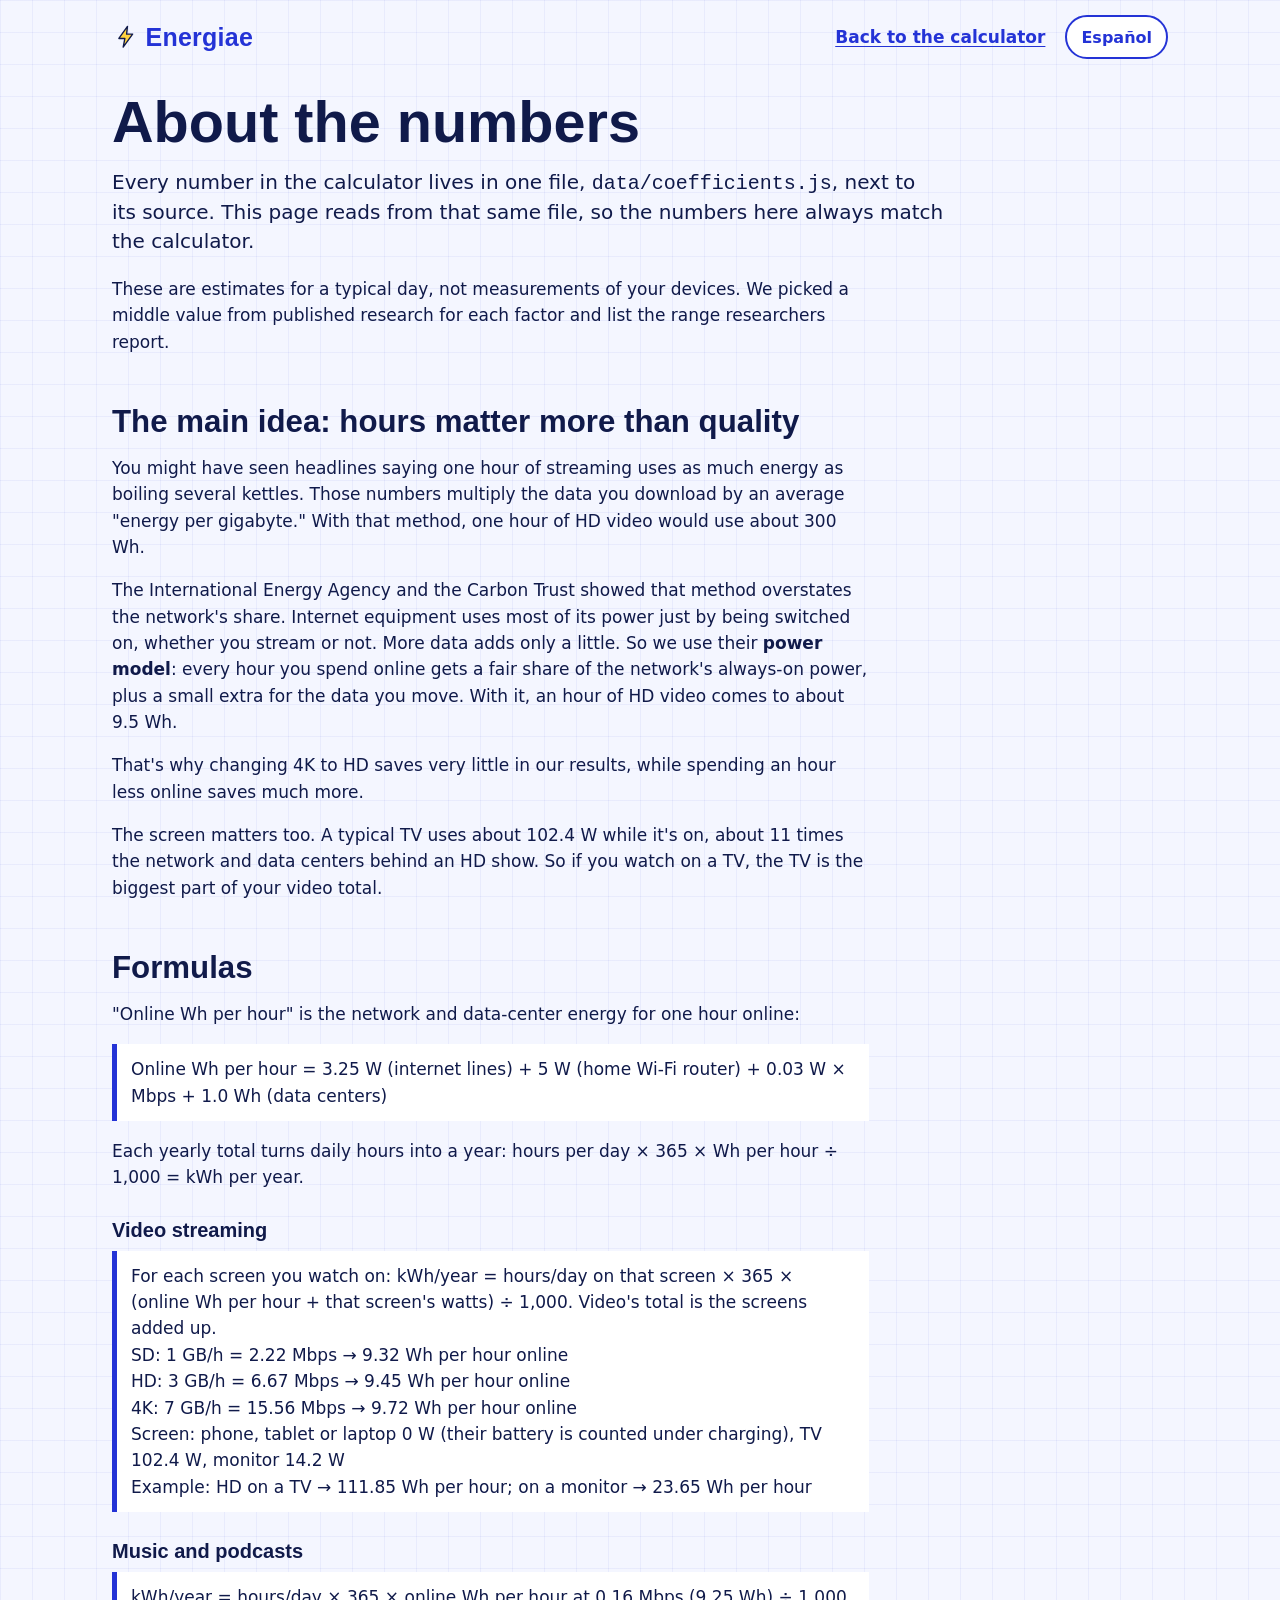
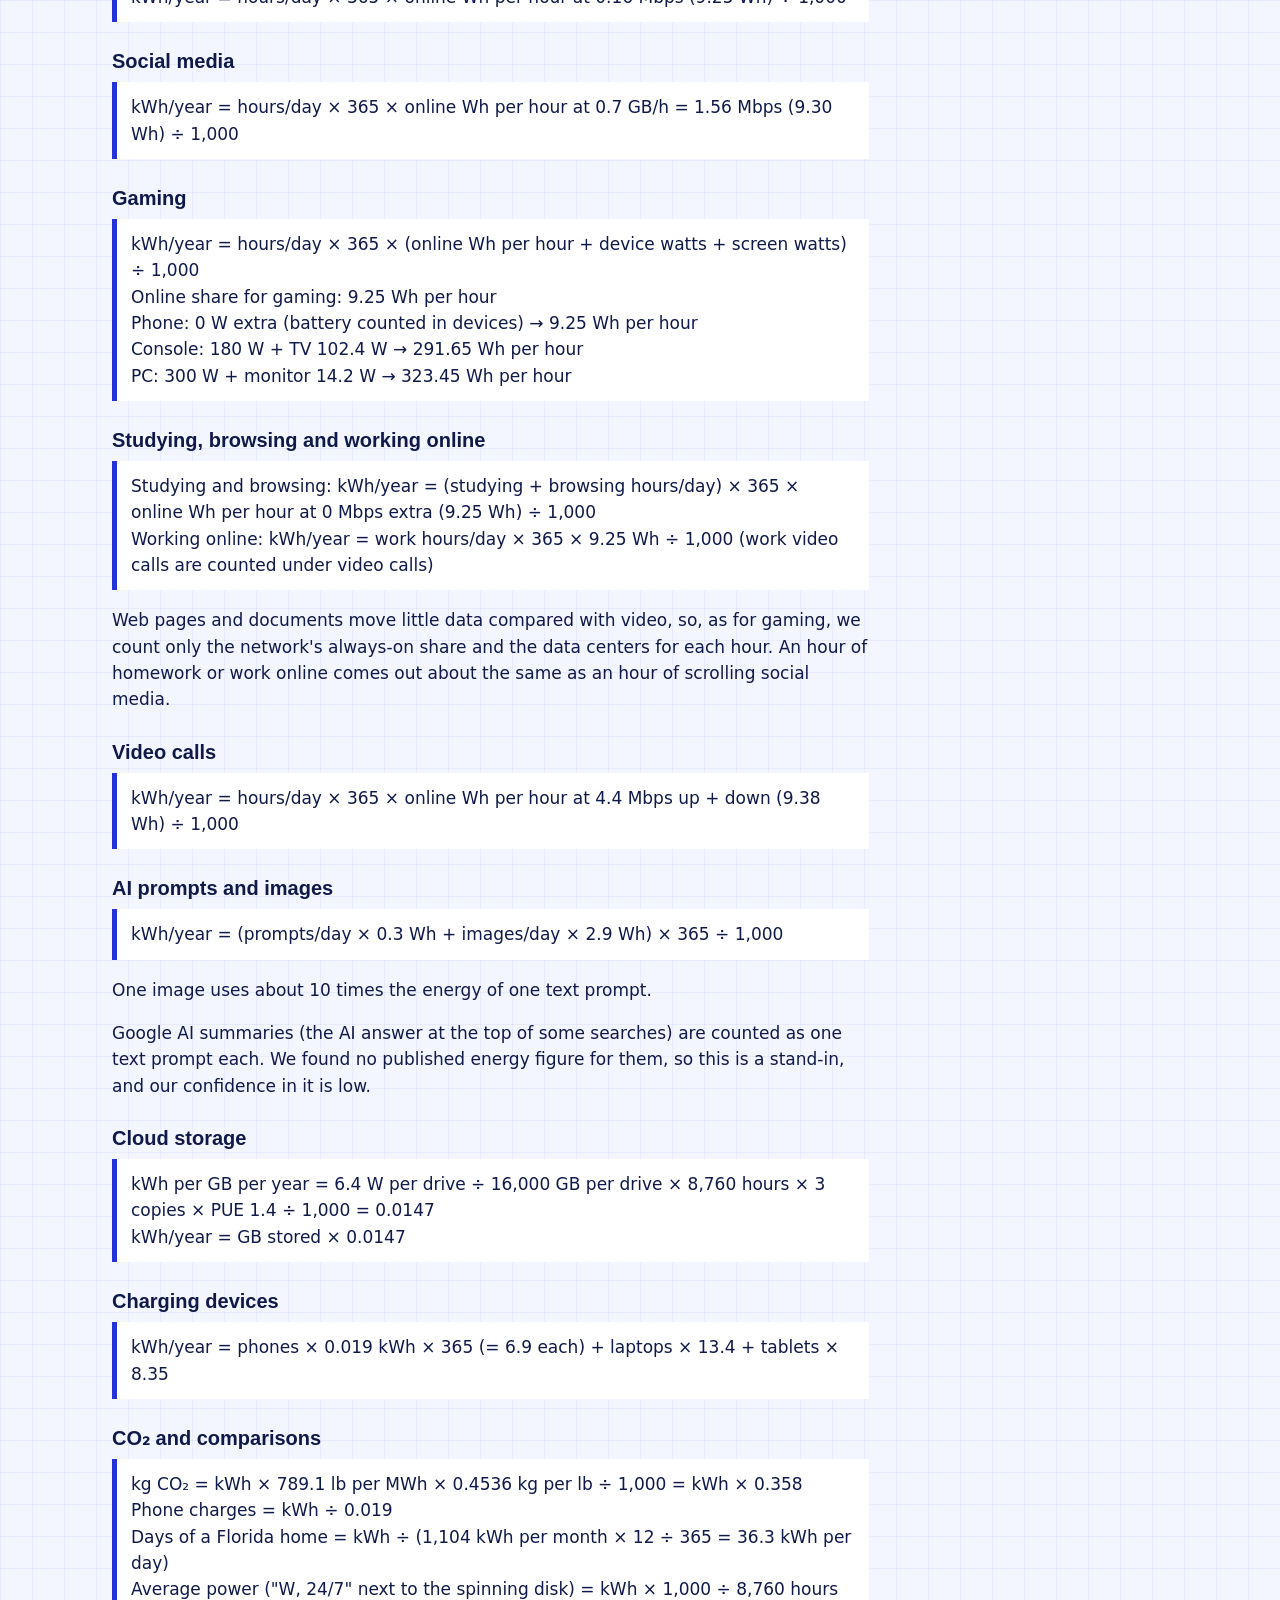
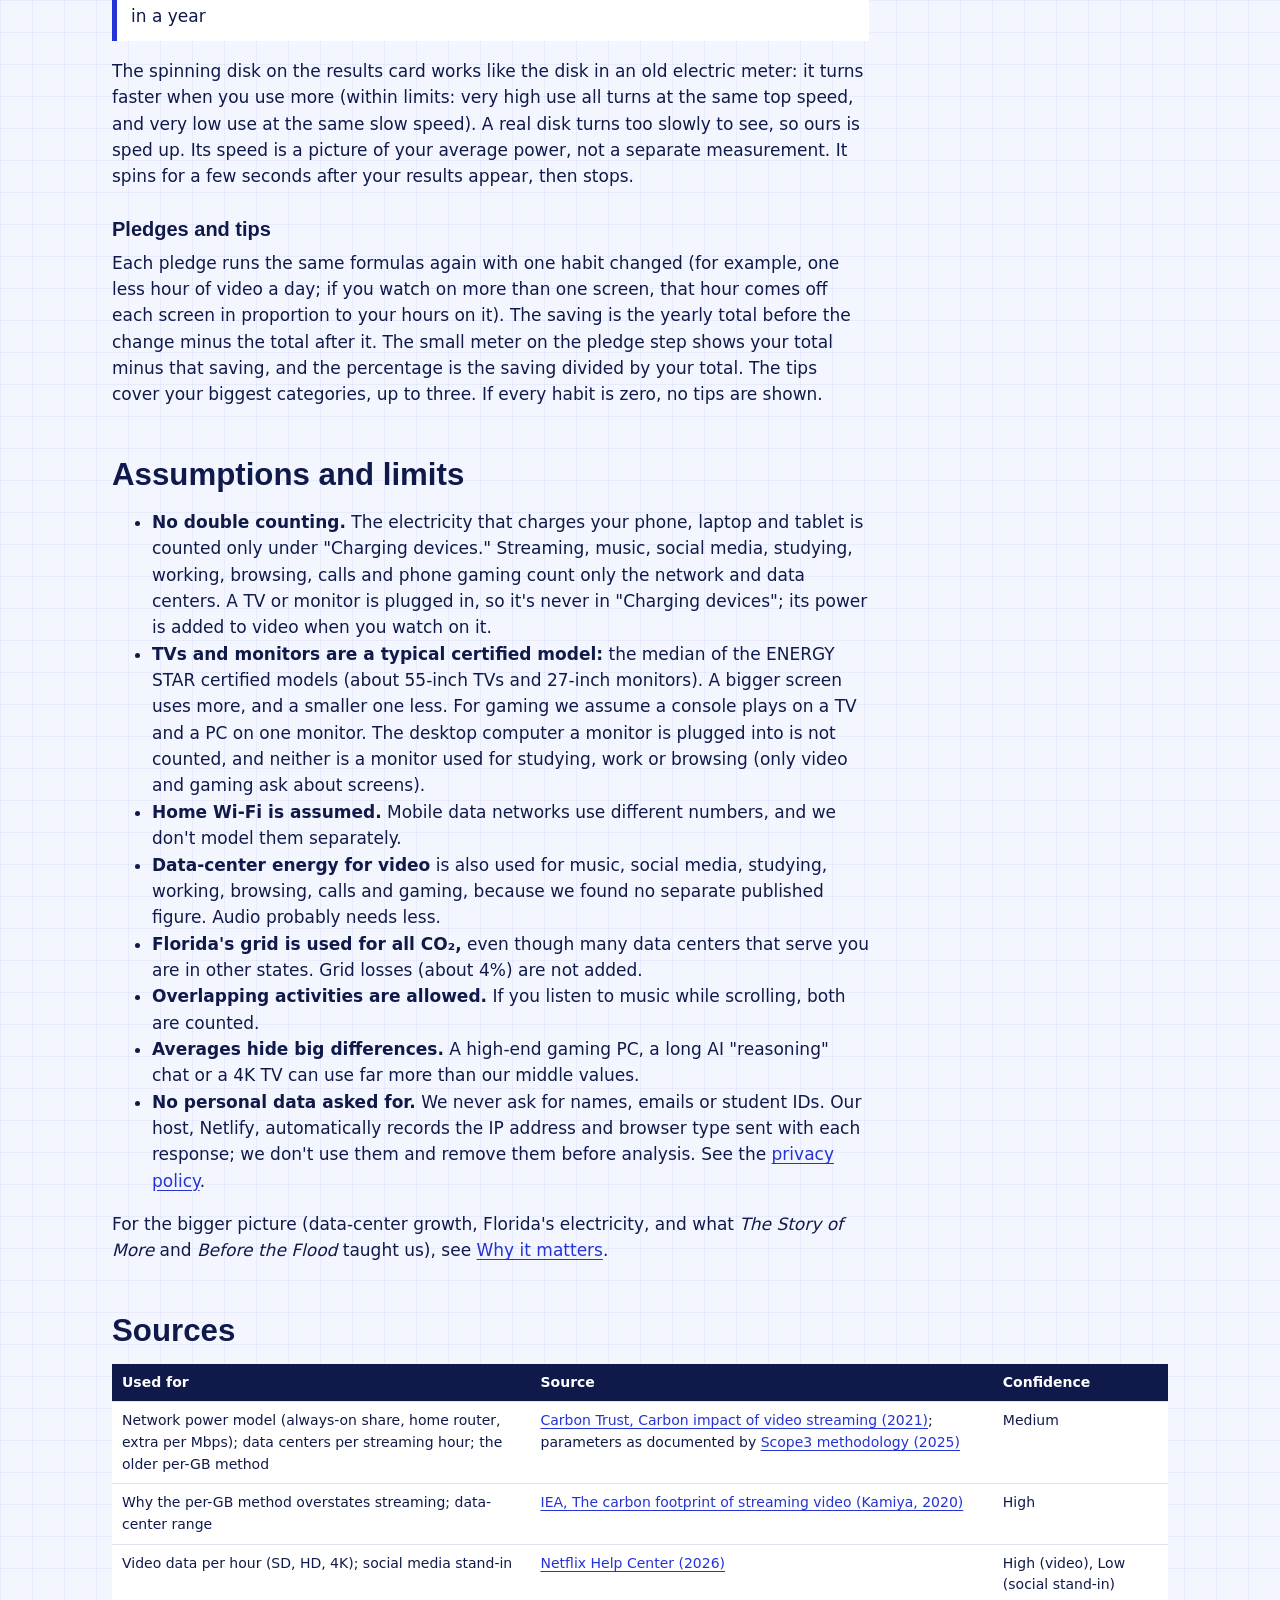
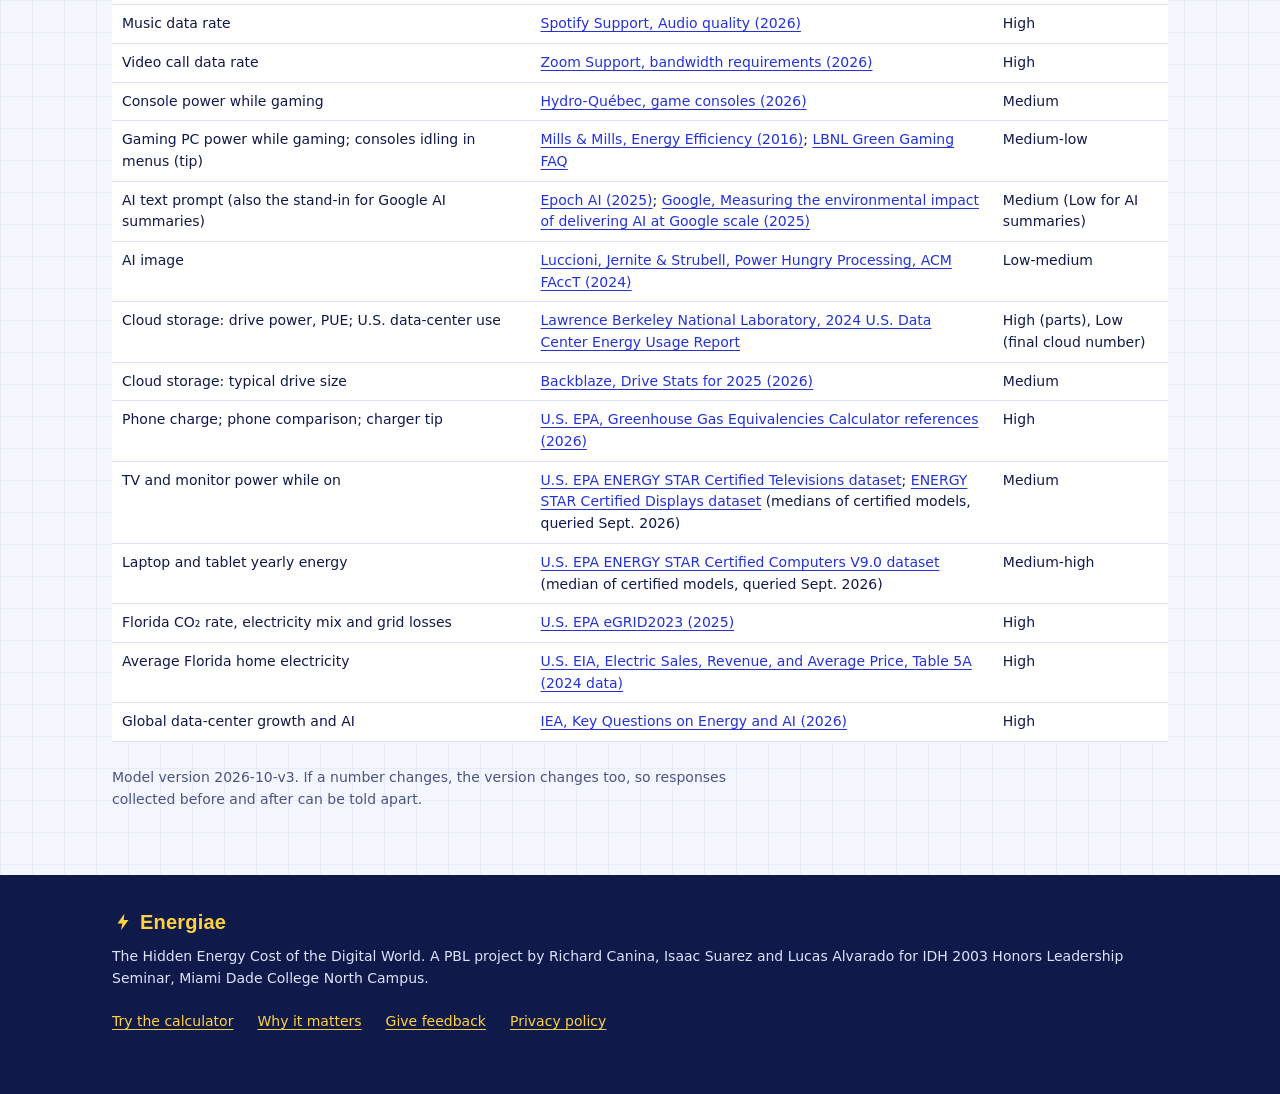
==== commit 9c51fefc: "Add a privacy policy page; shorten the team credit to "Richard Canina" - New privacy.html, written o" ====
--- a/about.html
+++ b/about.html
@@ -140,7 +140,7 @@
       <li><strong>Florida's grid is used for all CO₂,</strong> even though many data centers that serve you are in other states. Grid losses (about <span data-c="gridLossPct" data-digits="0"></span>%) are not added.</li>
       <li><strong>Overlapping activities are allowed.</strong> If you listen to music while scrolling, both are counted.</li>
       <li><strong>Averages hide big differences.</strong> A high-end gaming PC, a long AI "reasoning" chat or a 4K TV can use far more than our middle values.</li>
-      <li><strong>No personal data.</strong> We never collect names, emails, student IDs or anything that could identify you.</li>
+      <li><strong>No personal data asked for.</strong> We never ask for names, emails or student IDs. Our host, Netlify, automatically records the IP address and browser type sent with each response; we don't use them and remove them before analysis. See the <a href="privacy.html">privacy policy</a>.</li>
     </ul>
 
     <p>For the bigger picture (data-center growth, Florida's electricity, and what <cite>The Story of More</cite> and <cite>Before the Flood</cite> taught us), see <a href="why-it-matters.html">Why it matters</a>.</p>
@@ -181,8 +181,8 @@
       <svg class="wordmark-bolt" viewBox="0 0 32 32" aria-hidden="true"><path d="M18 4 8 18h7l-2 10 11-15h-7z"/></svg>
       Energiae
     </p>
-    <p data-i18n="footer.project">The Hidden Energy Cost of the Digital World. A PBL project by Richard Canina Miranda, Isaac Suarez and Lucas Alvarado for IDH 2003 Honors Leadership Seminar, Miami Dade College North Campus.</p>
-    <p class="footer-links"><a href="index.html" data-i18n="footer.tryCalc">Try the calculator</a><a href="why-it-matters.html" data-i18n="nav.why">Why it matters</a><a href="index.html#feedback" data-i18n="footer.feedback">Give feedback</a></p>
+    <p data-i18n="footer.project">The Hidden Energy Cost of the Digital World. A PBL project by Richard Canina, Isaac Suarez and Lucas Alvarado for IDH 2003 Honors Leadership Seminar, Miami Dade College North Campus.</p>
+    <p class="footer-links"><a href="index.html" data-i18n="footer.tryCalc">Try the calculator</a><a href="why-it-matters.html" data-i18n="nav.why">Why it matters</a><a href="index.html#feedback" data-i18n="footer.feedback">Give feedback</a><a href="privacy.html" data-i18n="footer.privacy">Privacy policy</a></p>
   </footer>
 
   <script src="data/coefficients.js"></script>
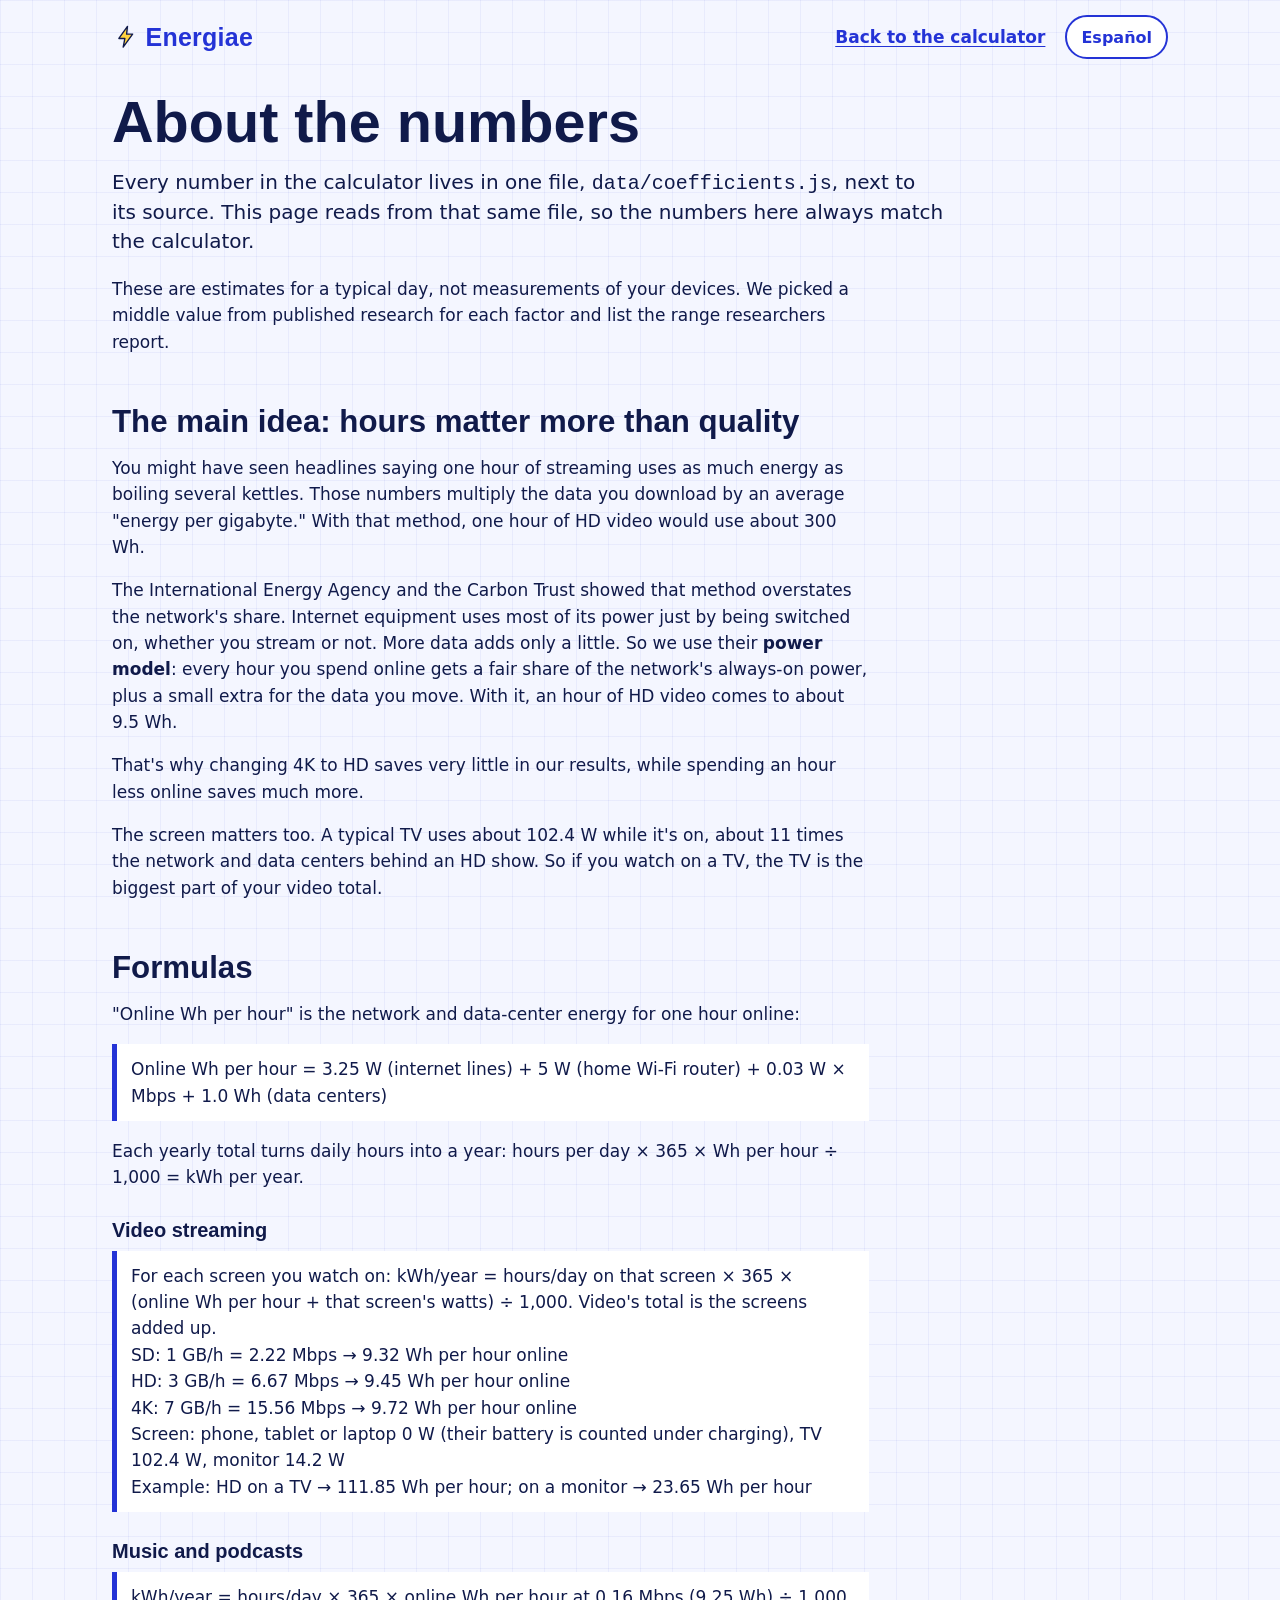
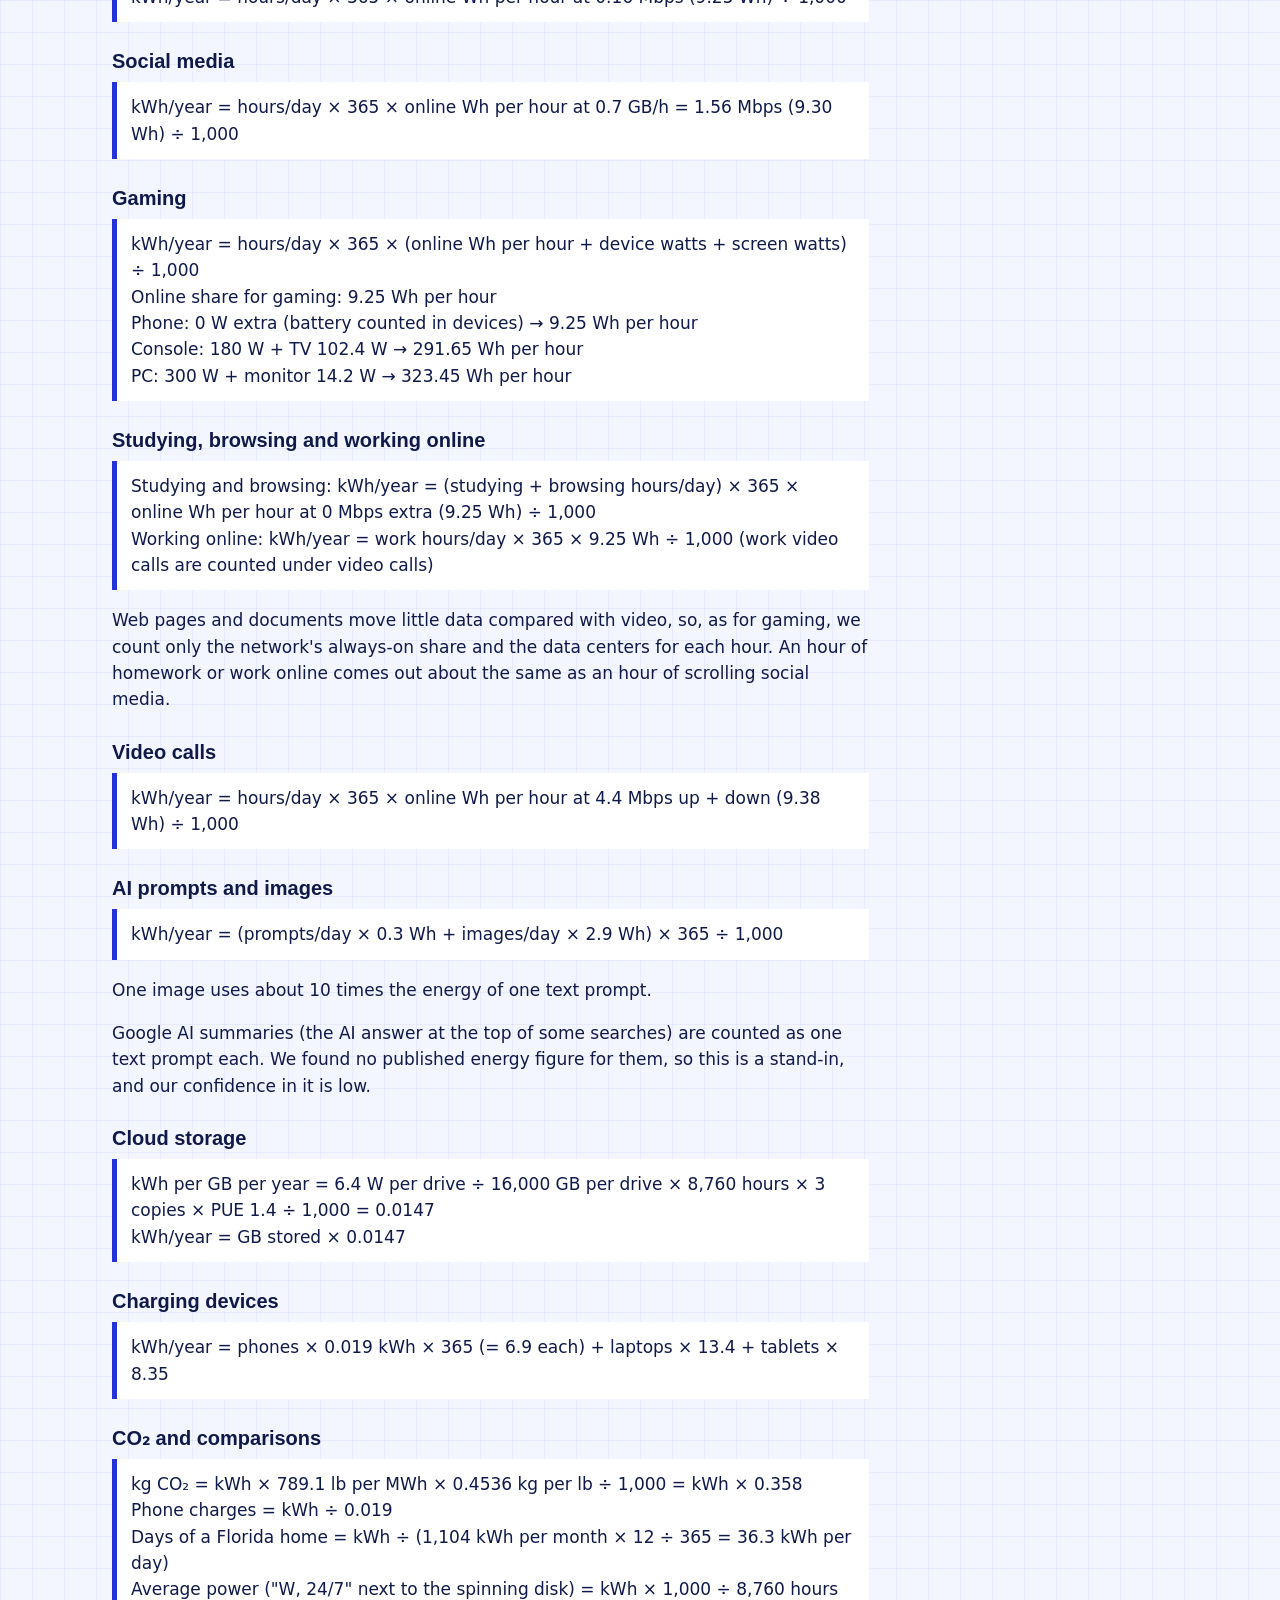
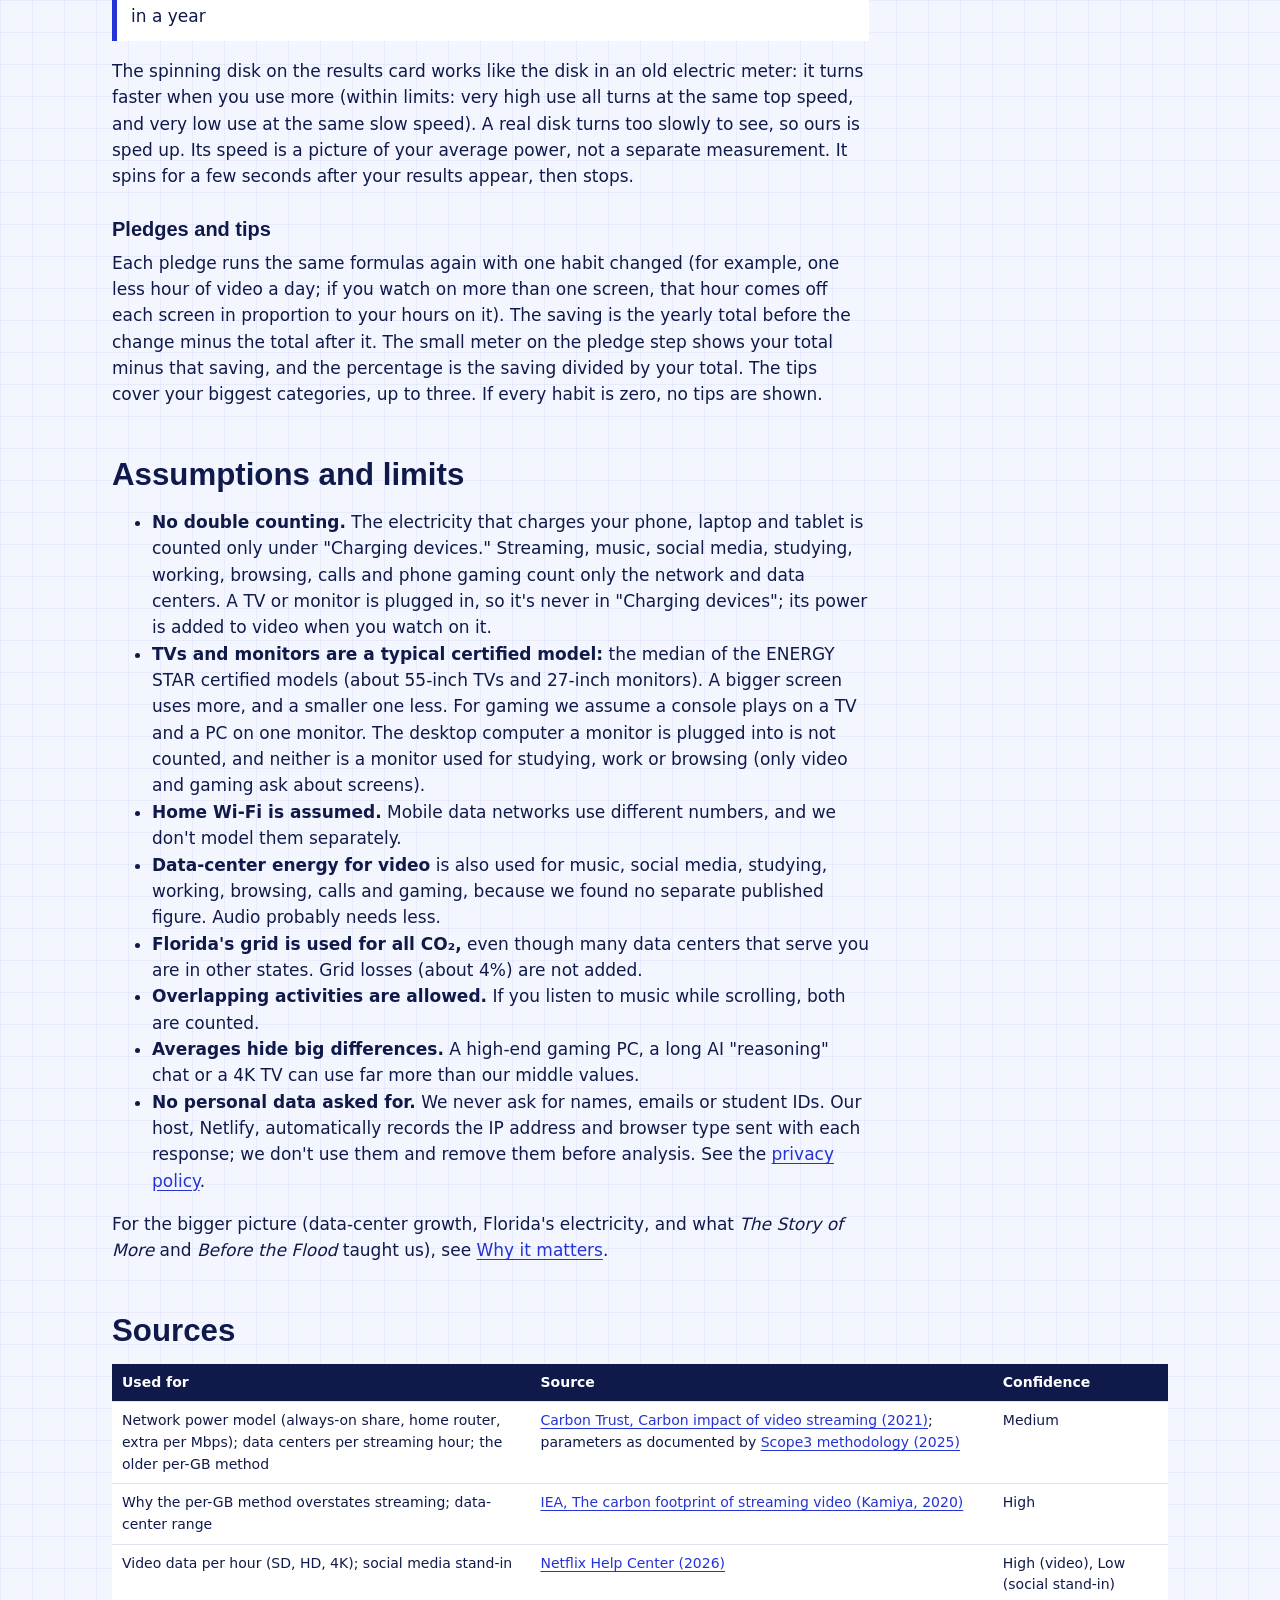
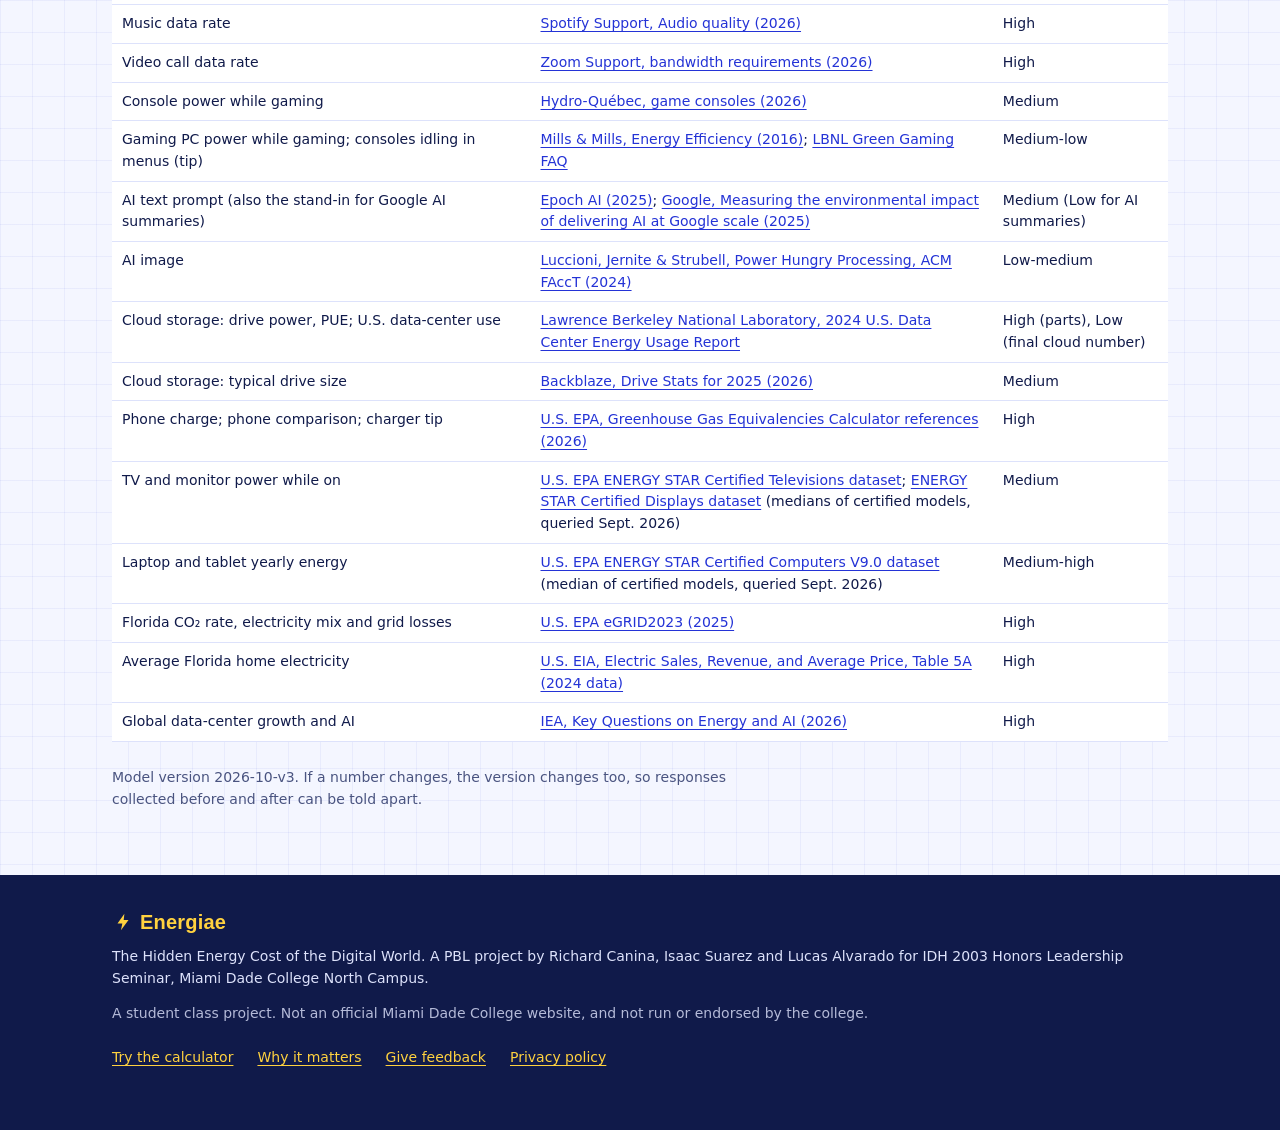
==== commit 8117e0cf: "Say it's not an official Miami Dade College site; fix two descriptions - Footer on every page and th" ====
--- a/about.html
+++ b/about.html
@@ -182,6 +182,7 @@
       Energiae
     </p>
     <p data-i18n="footer.project">The Hidden Energy Cost of the Digital World. A PBL project by Richard Canina, Isaac Suarez and Lucas Alvarado for IDH 2003 Honors Leadership Seminar, Miami Dade College North Campus.</p>
+    <p class="footer-disclaimer" data-i18n="footer.disclaimer">A student class project. Not an official Miami Dade College website, and not run or endorsed by the college.</p>
     <p class="footer-links"><a href="index.html" data-i18n="footer.tryCalc">Try the calculator</a><a href="why-it-matters.html" data-i18n="nav.why">Why it matters</a><a href="index.html#feedback" data-i18n="footer.feedback">Give feedback</a><a href="privacy.html" data-i18n="footer.privacy">Privacy policy</a></p>
   </footer>
 
--- a/styles.css
+++ b/styles.css
@@ -165,6 +165,7 @@
 }
 .site-footer > * { max-width: calc(1120px - 2 * var(--gutter)); margin-left: auto; margin-right: auto; }
 .site-footer a { color: var(--volt); }
+.footer-disclaimer { color: rgba(221, 226, 251, 0.8); } /* "Not an official Miami Dade College website" */
 .footer-links { display: flex; flex-wrap: wrap; gap: 8px 24px; }
 .footer-links a { padding: 8px 0; } /* bigger tap area */
 .wordmark-small { font-size: var(--step-1); color: var(--volt); margin-bottom: 8px; display: flex; }
@@ -478,8 +479,25 @@
 /* Running total while editing after the results */
 .habit-live { margin: 4px 0 0; color: var(--grid); font-size: var(--step--1); font-weight: 700; font-variant-numeric: tabular-nums; }
 /* "You haven't changed any answers yet" (once, before the first results) */
-.habit-unchanged { margin: 6px 0 2px; padding: 8px 12px; background: var(--white); border-left: 5px solid var(--volt); font-size: var(--step--1); font-weight: 600; }
-html:has(#habit-unchanged:not([hidden])) { scroll-padding-bottom: 200px; }
+/* "Nothing changed yet" pop-up: centered by the browser (showModal), with the page dimmed behind it */
+.confirm-dialog {
+  width: min(440px, calc(100% - 2 * var(--gutter)));
+  padding: 0; /* the padding is on .confirm-box, so a tap on the dialog itself means "outside the box" */
+  border: 0;
+  border-radius: 18px;
+  background: var(--white);
+  color: var(--ink);
+  box-shadow: 0 18px 48px rgba(16, 26, 74, 0.35);
+}
+.confirm-dialog::backdrop { background: rgba(16, 26, 74, 0.6); } /* dims everything else */
+.confirm-box { padding: 24px 22px 20px; border-top: 6px solid var(--volt); border-radius: 18px; }
+.confirm-box h2 { margin: 0 0 8px; font-size: var(--step-2); }
+.confirm-box p { margin: 0; font-size: var(--step-1); line-height: 1.4; }
+.confirm-actions { display: flex; flex-wrap: wrap; gap: 10px; margin-top: 20px; }
+.confirm-actions .btn { flex: 1 1 100%; }
+.confirm-dialog[open] { animation: dialog-in 0.18s ease-out; }
+@keyframes dialog-in { from { opacity: 0; transform: translateY(8px) scale(0.98); } }
+@media (prefers-reduced-motion: reduce) { .confirm-dialog[open] { animation: none; } }
 /* WCAG 2.4.11: keep keyboard-focused fields from hiding behind the pinned bar */
 html:has(#step-habits:not([hidden])) { scroll-padding-bottom: 140px; }
 html:has(#habit-live:not([hidden])) { scroll-padding-bottom: 170px; } /* the bar is one line taller while editing */
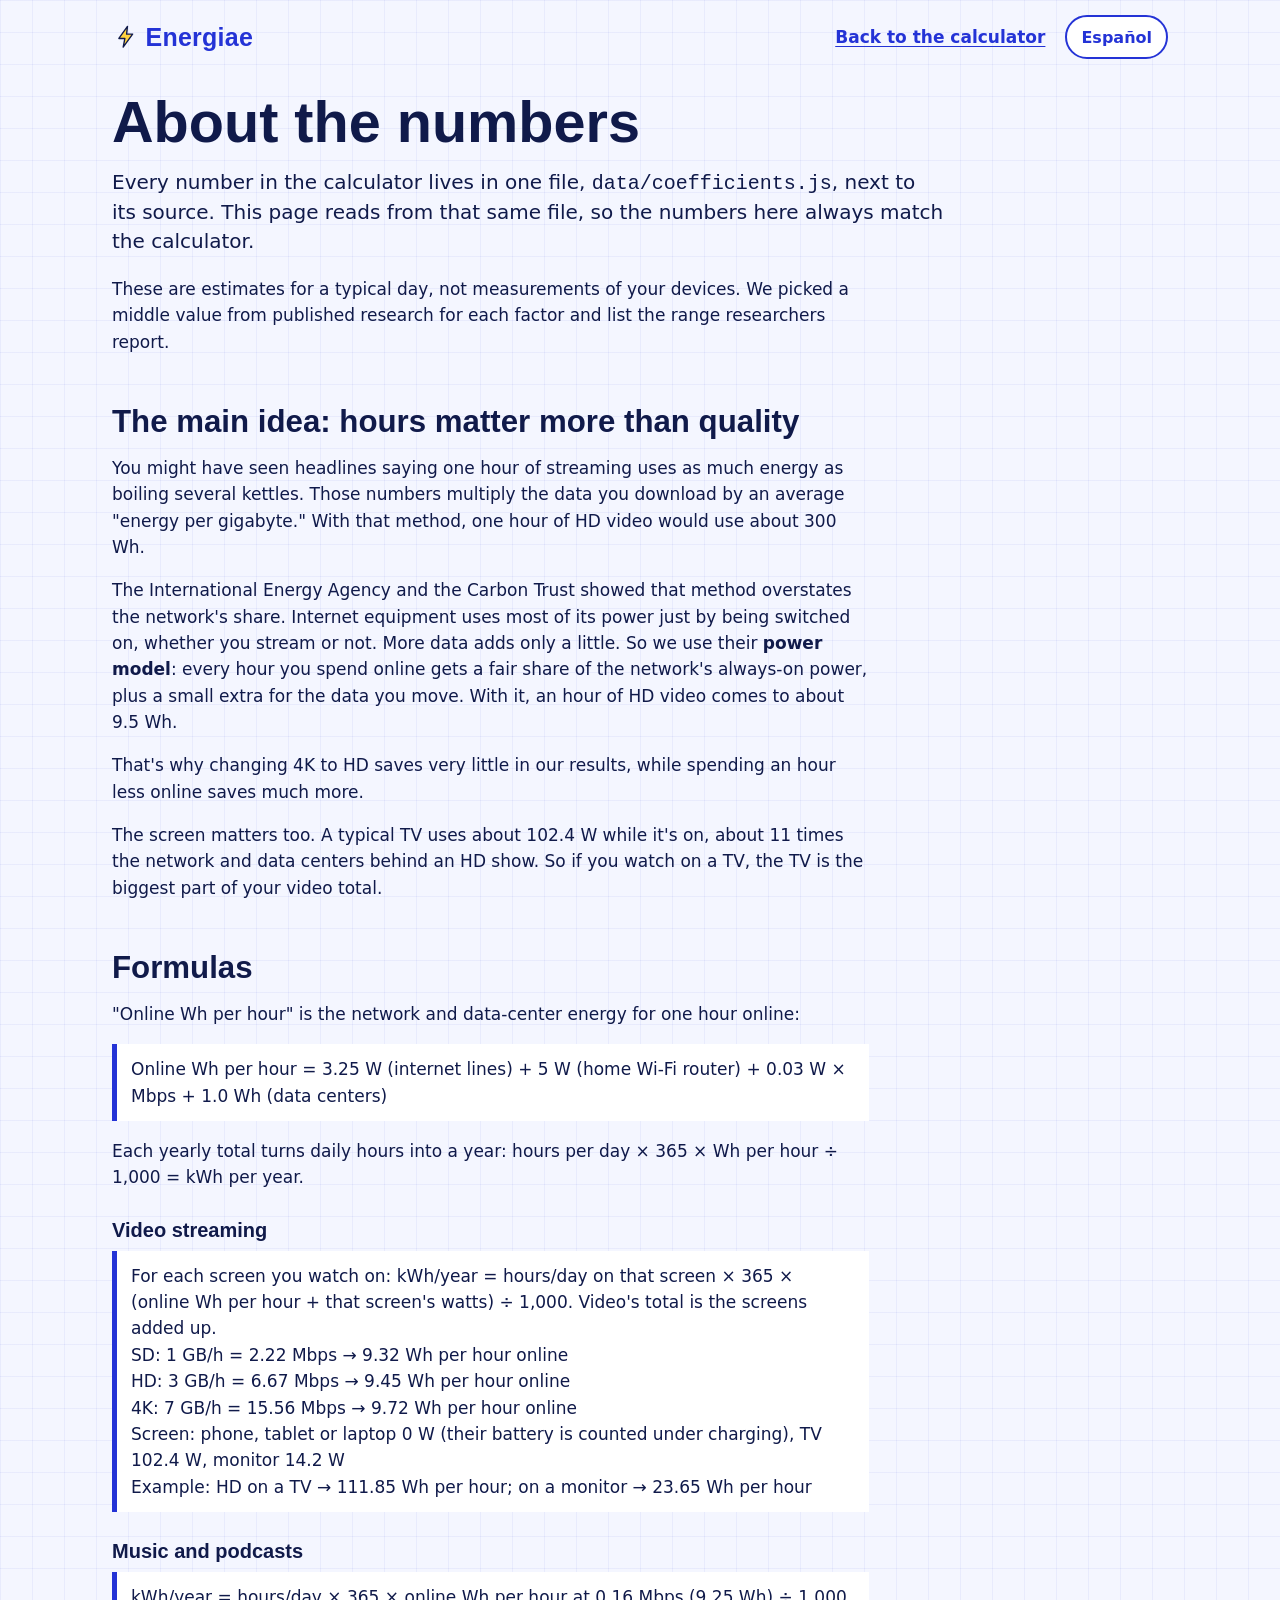
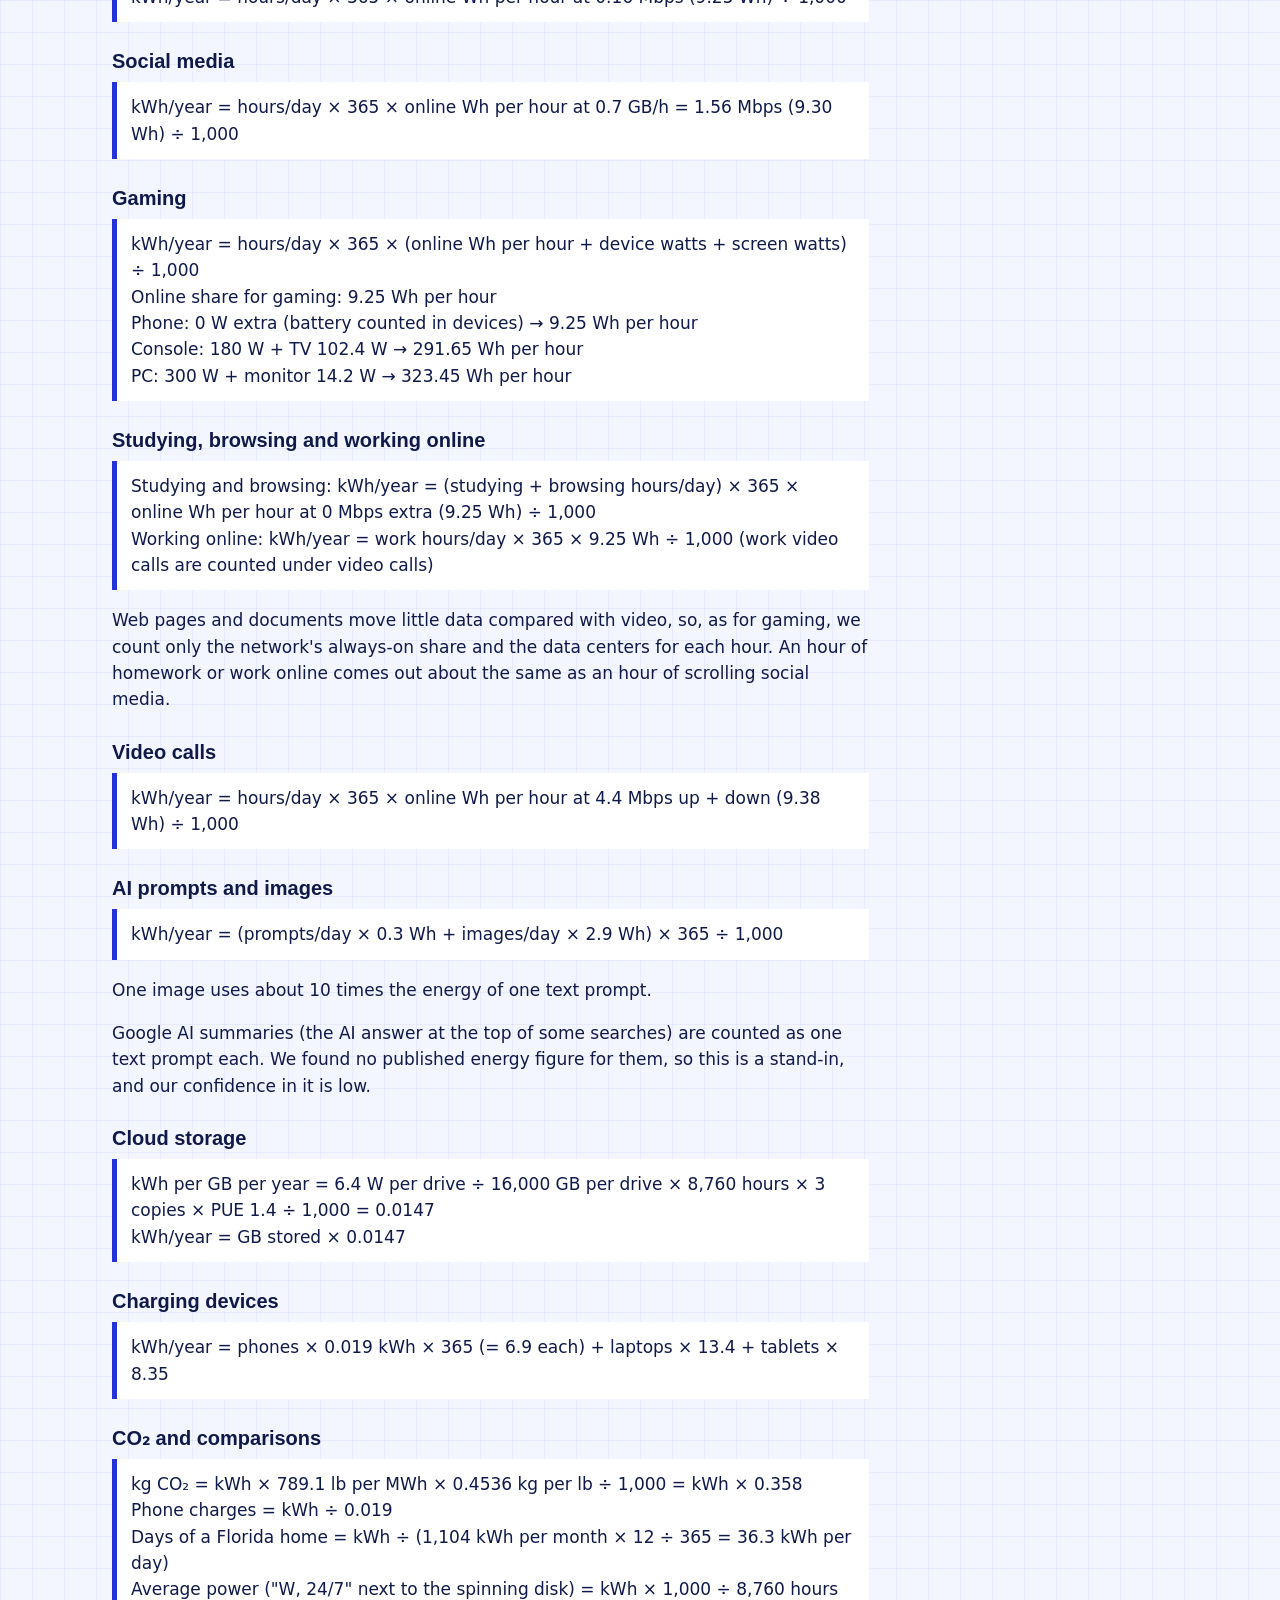
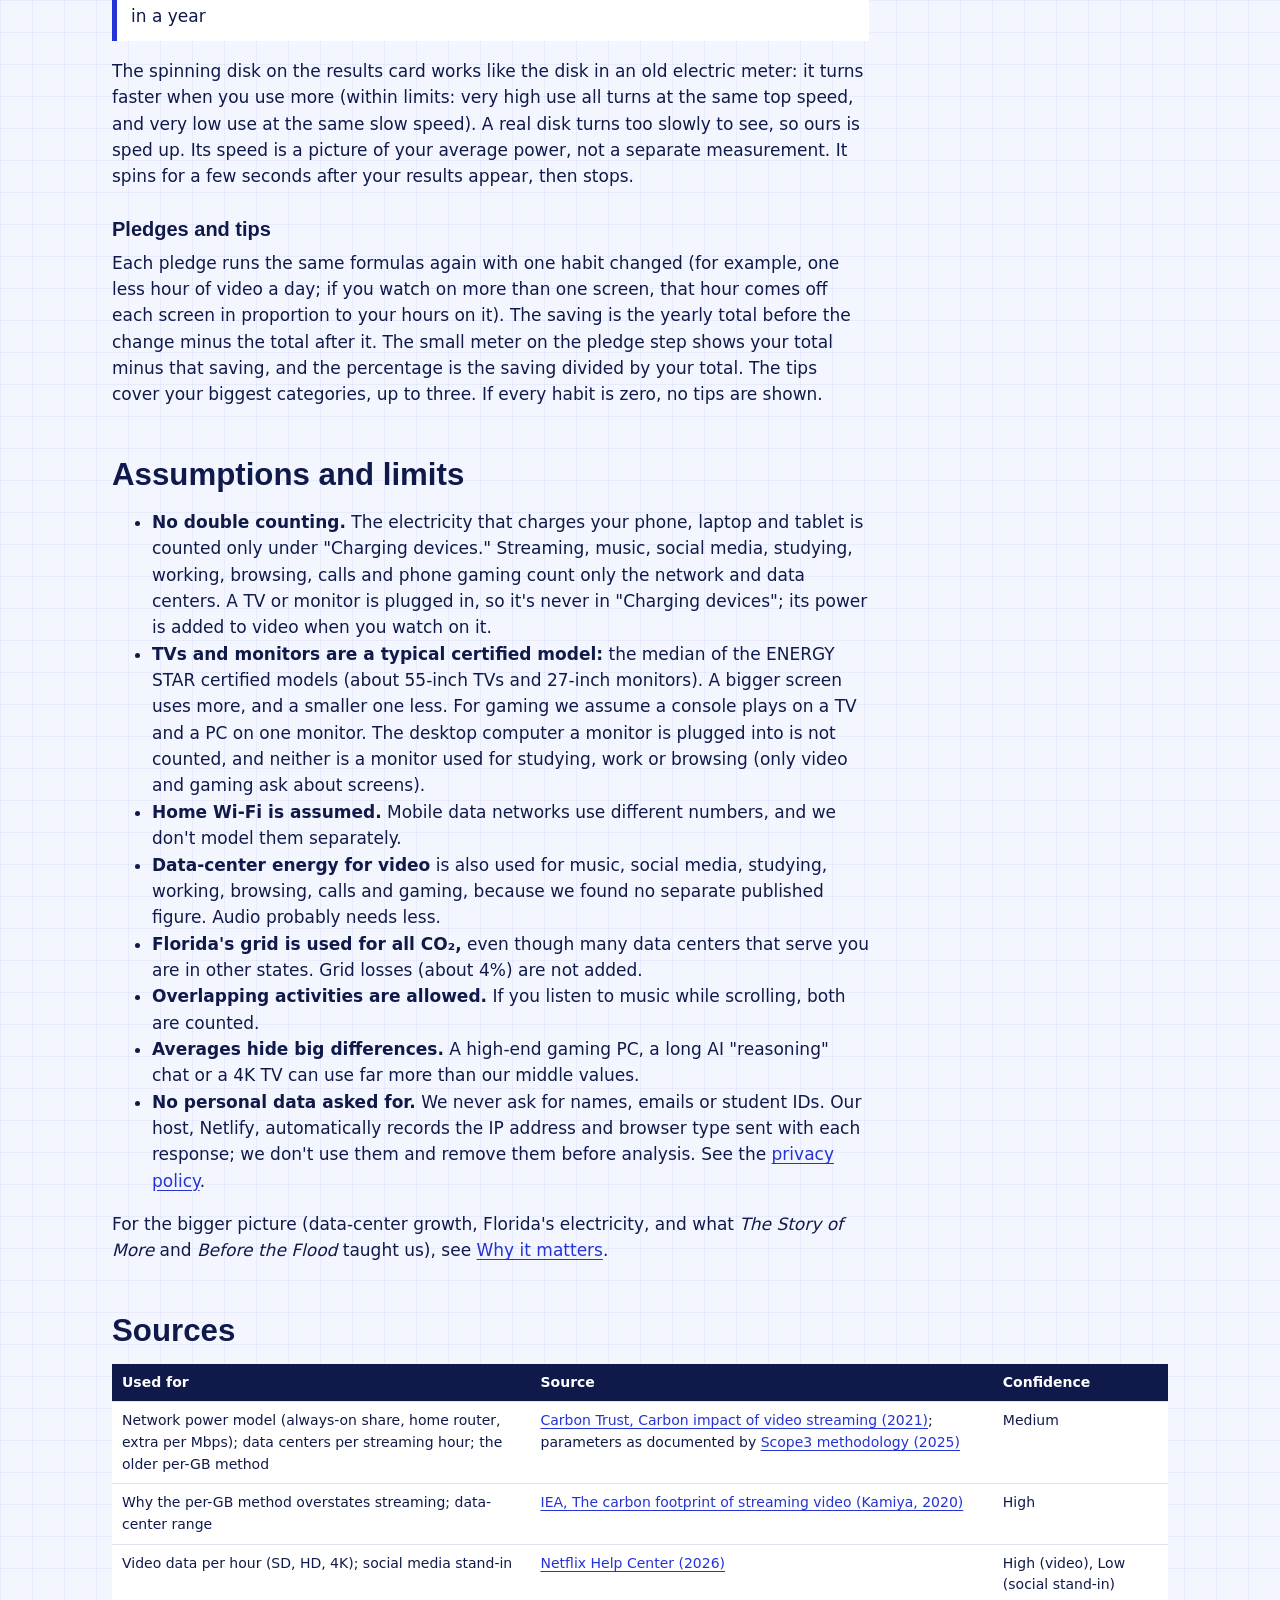
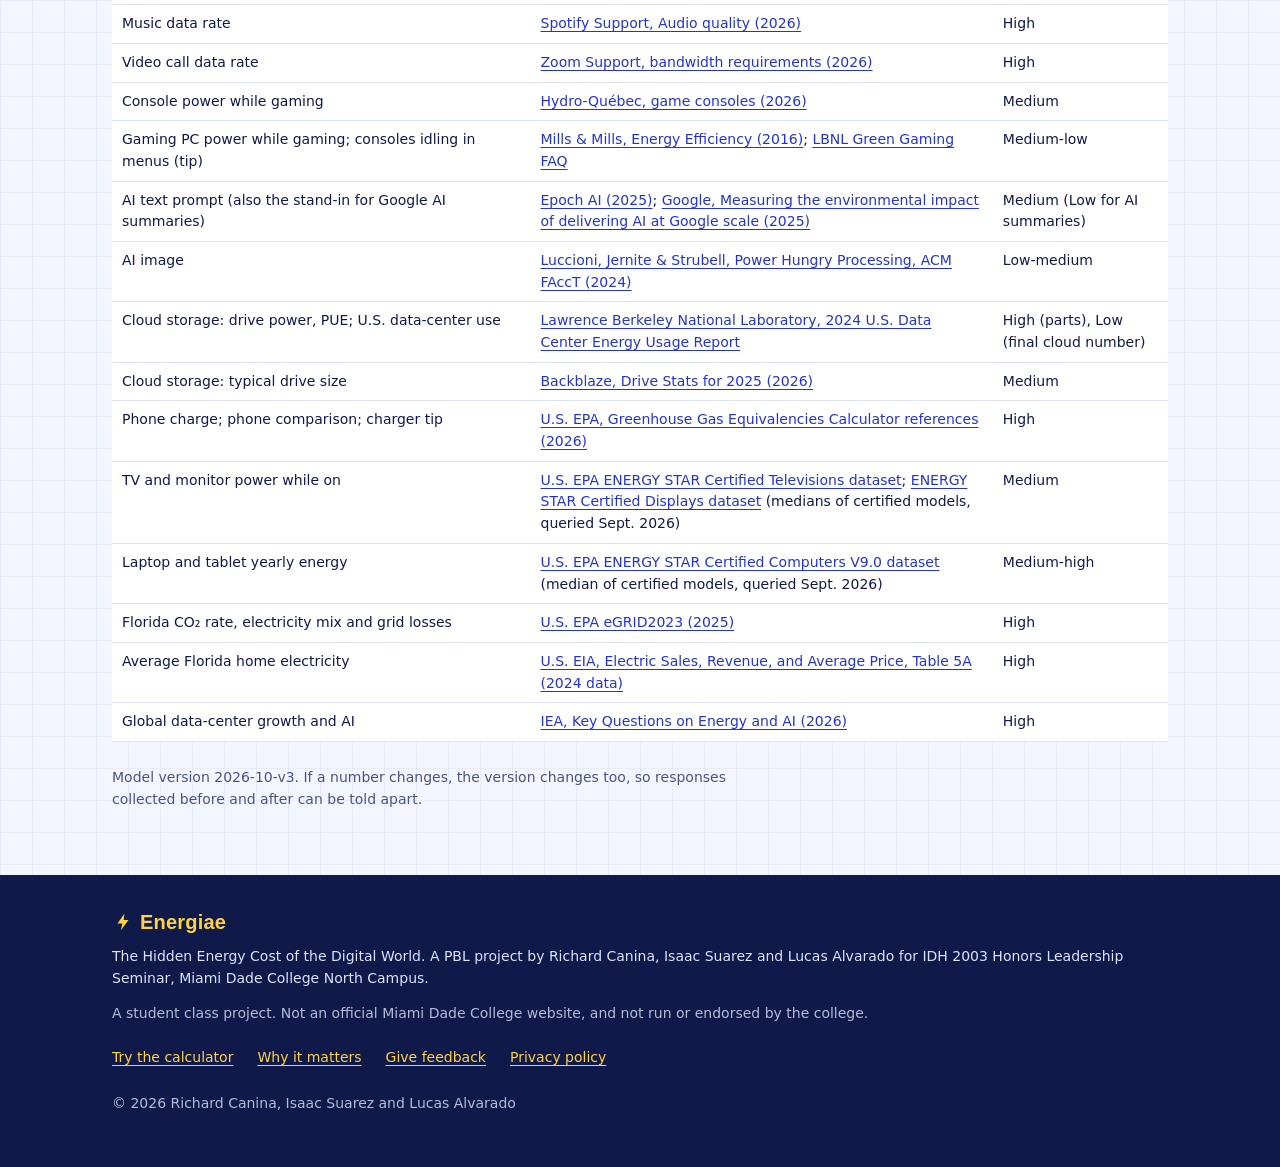
==== commit ed75e80e: "Add a copyright line and full citations for the book and film - Footer on every page (both languages" ====
--- a/about.html
+++ b/about.html
@@ -184,6 +184,7 @@
     <p data-i18n="footer.project">The Hidden Energy Cost of the Digital World. A PBL project by Richard Canina, Isaac Suarez and Lucas Alvarado for IDH 2003 Honors Leadership Seminar, Miami Dade College North Campus.</p>
     <p class="footer-disclaimer" data-i18n="footer.disclaimer">A student class project. Not an official Miami Dade College website, and not run or endorsed by the college.</p>
     <p class="footer-links"><a href="index.html" data-i18n="footer.tryCalc">Try the calculator</a><a href="why-it-matters.html" data-i18n="nav.why">Why it matters</a><a href="index.html#feedback" data-i18n="footer.feedback">Give feedback</a><a href="privacy.html" data-i18n="footer.privacy">Privacy policy</a></p>
+    <p class="footer-copyright" data-i18n="footer.copyright">© 2026 Richard Canina, Isaac Suarez and Lucas Alvarado</p>
   </footer>
 
   <script src="data/coefficients.js"></script>
--- a/styles.css
+++ b/styles.css
@@ -166,6 +166,7 @@
 .site-footer > * { max-width: calc(1120px - 2 * var(--gutter)); margin-left: auto; margin-right: auto; }
 .site-footer a { color: var(--volt); }
 .footer-disclaimer { color: rgba(221, 226, 251, 0.8); } /* "Not an official Miami Dade College website" */
+.footer-copyright { margin-top: 16px; color: rgba(221, 226, 251, 0.8); }
 .footer-links { display: flex; flex-wrap: wrap; gap: 8px 24px; }
 .footer-links a { padding: 8px 0; } /* bigger tap area */
 .wordmark-small { font-size: var(--step-1); color: var(--volt); margin-bottom: 8px; display: flex; }
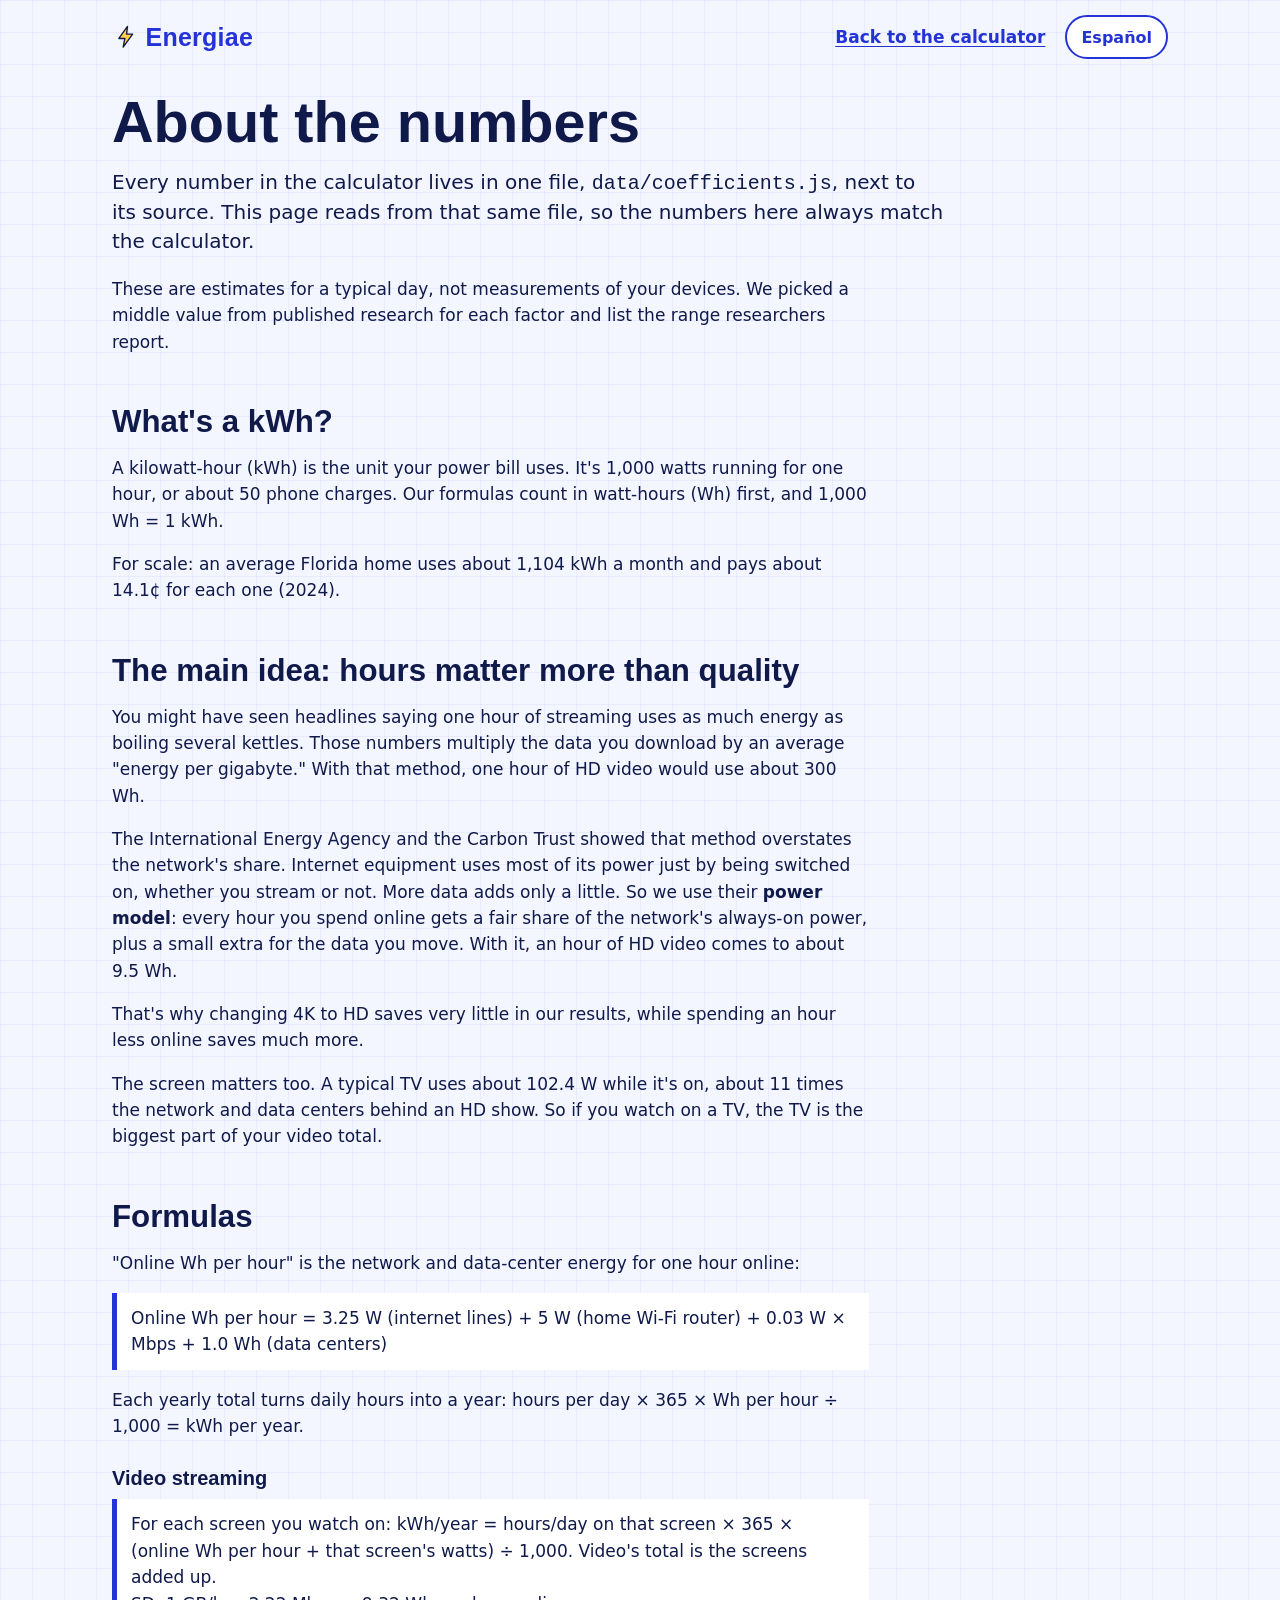
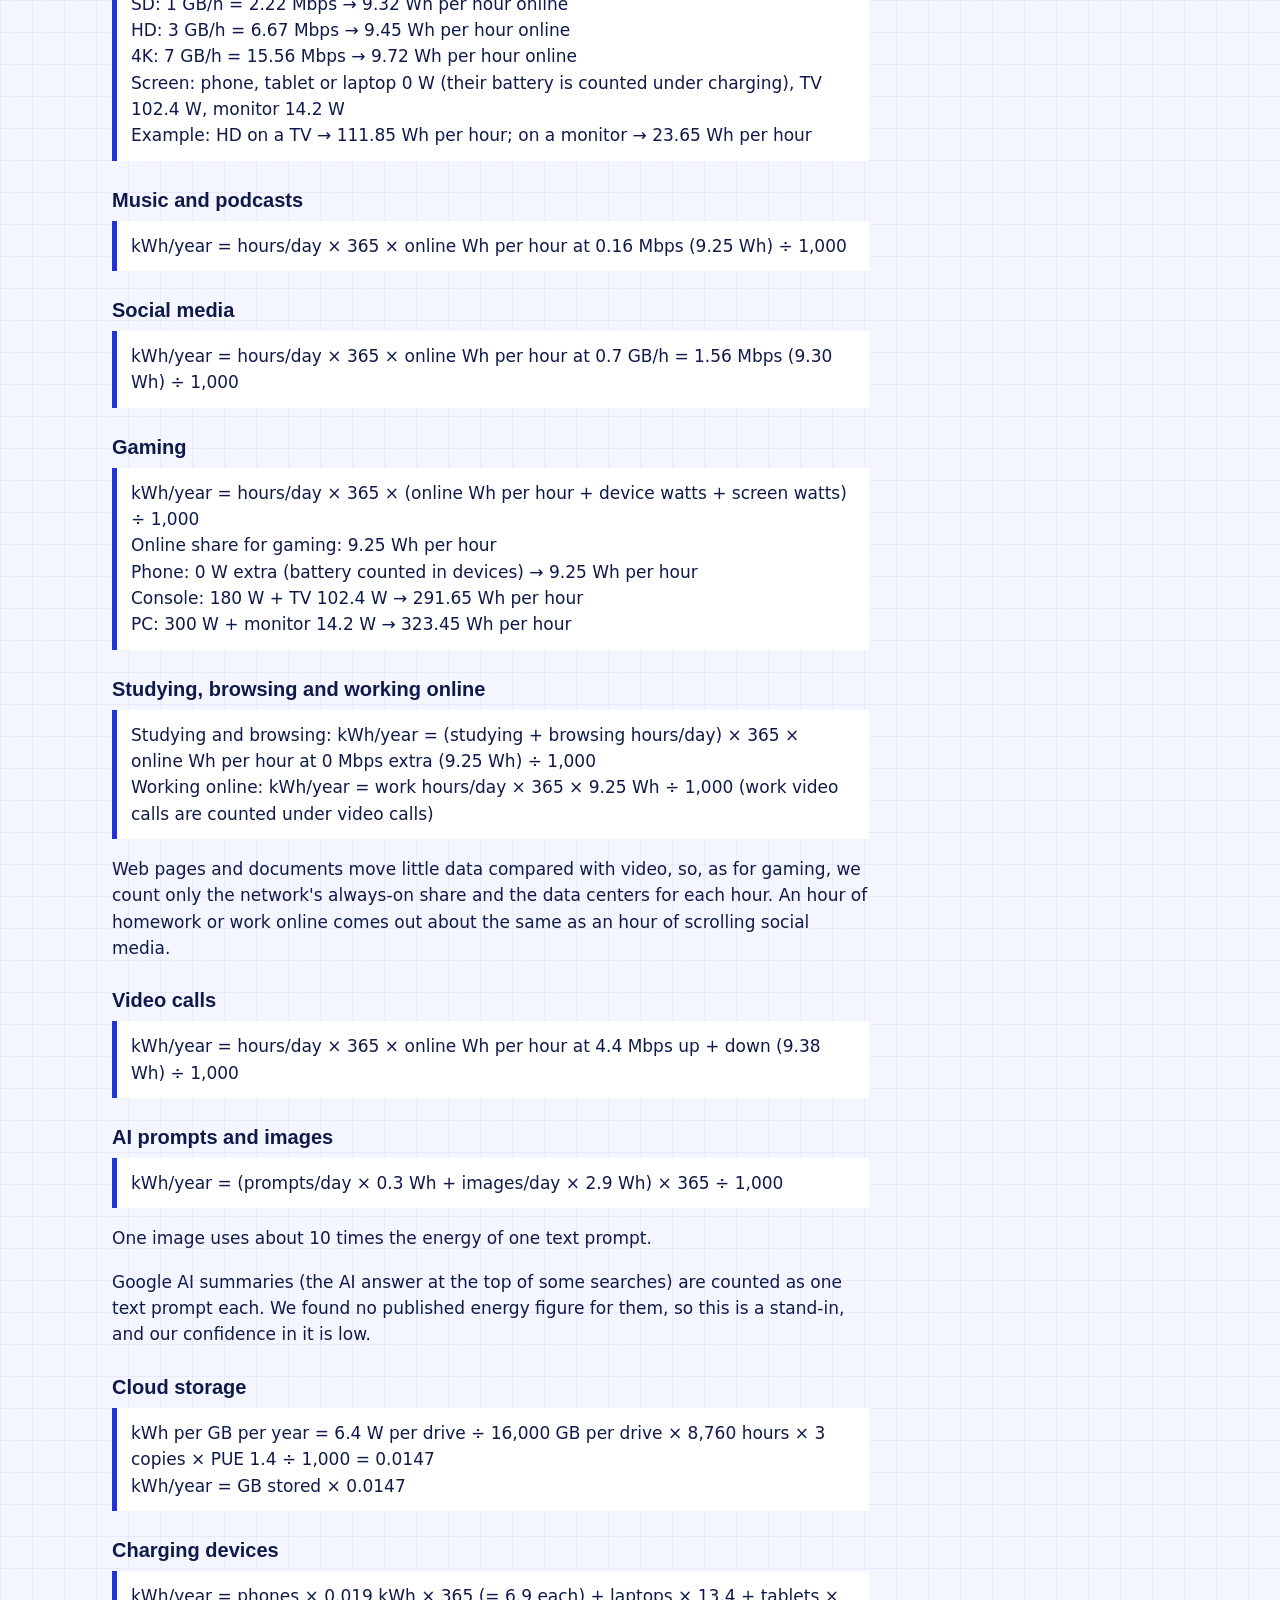
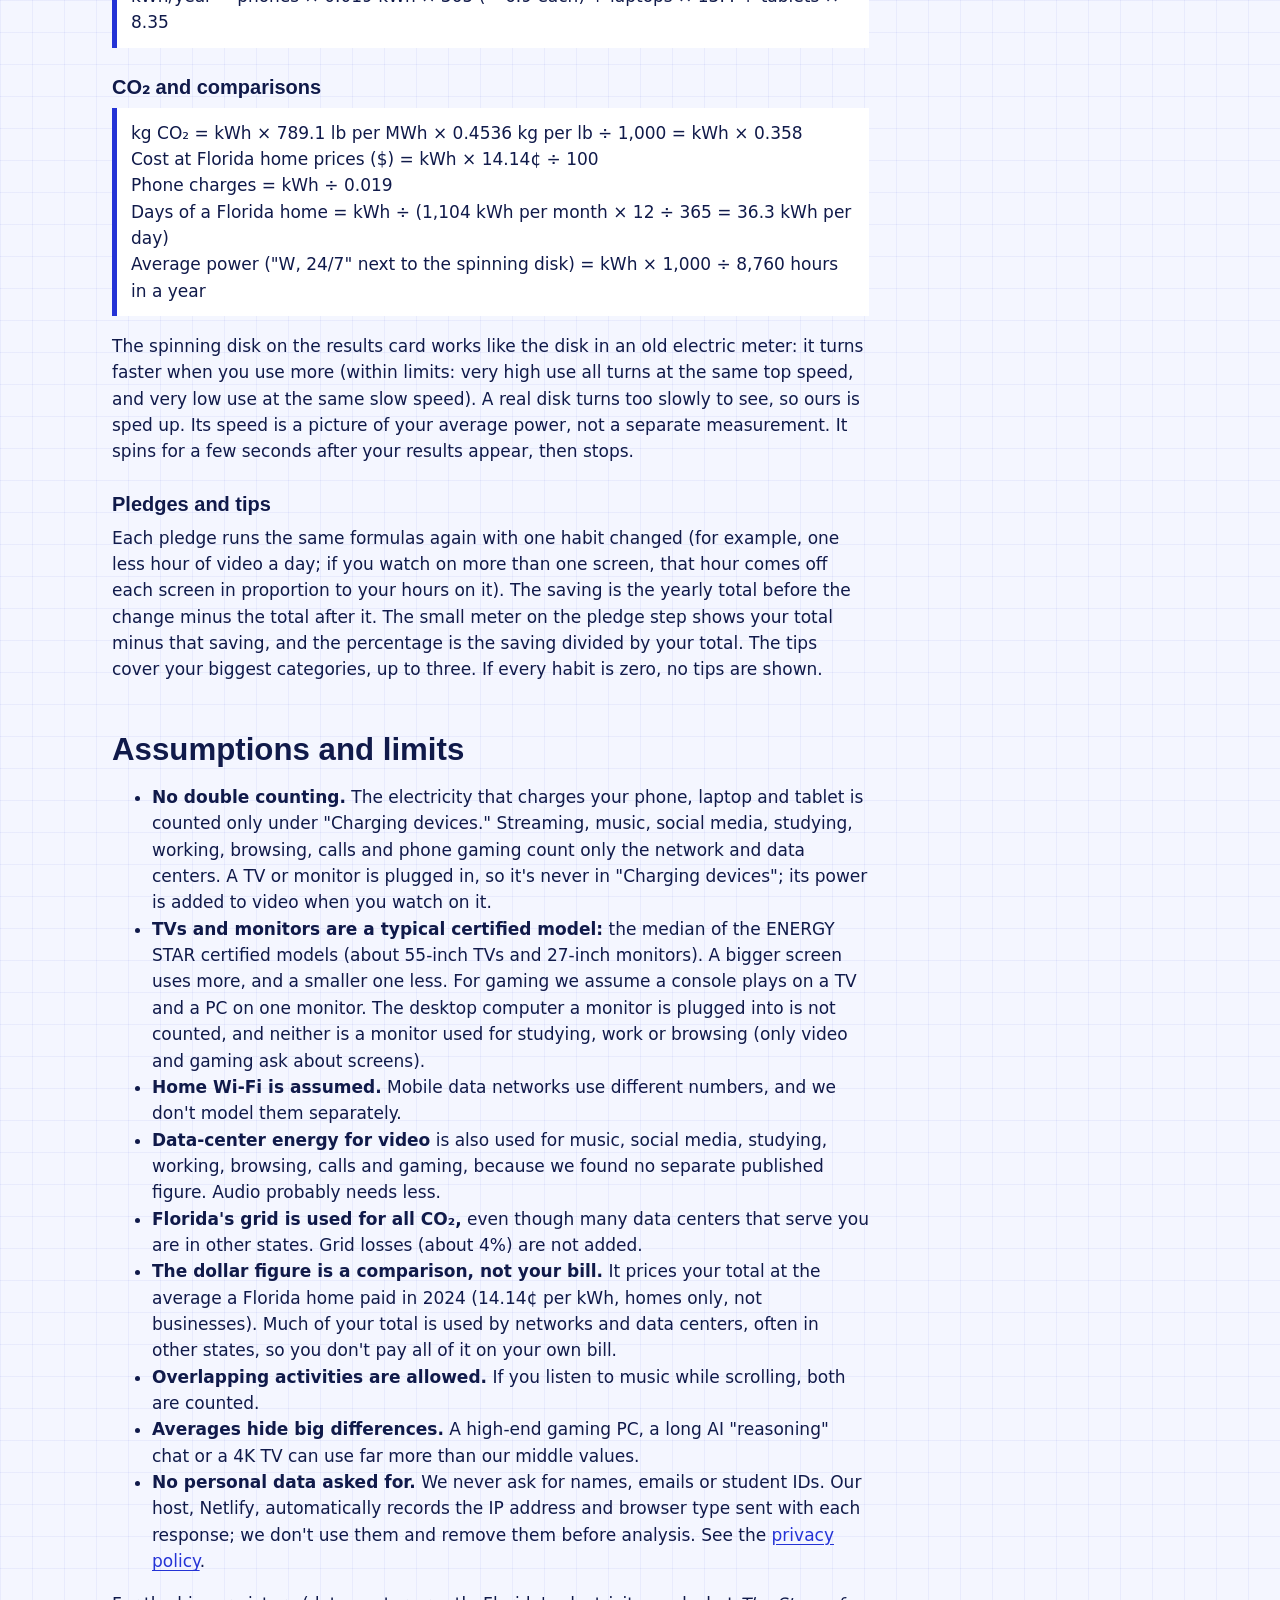
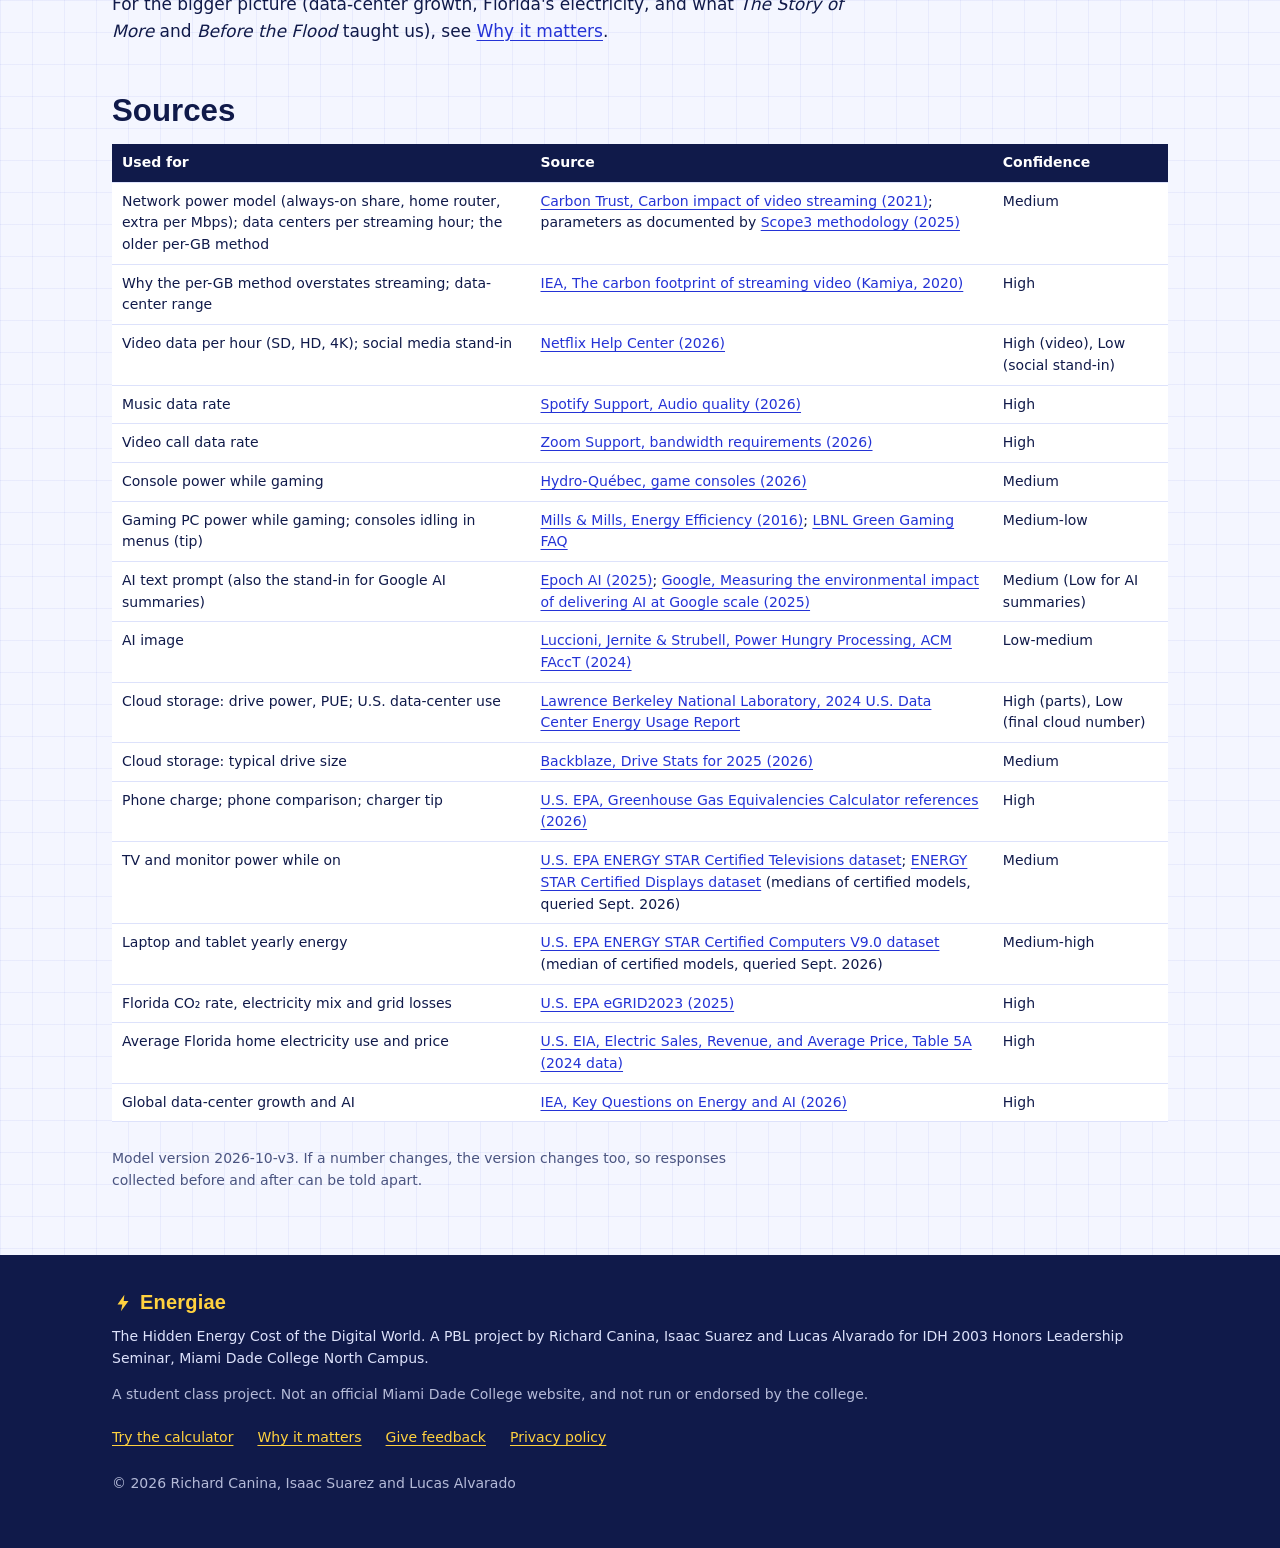
==== commit 7afd0b18: "Explain kWh and add cost at Florida home prices Students kept asking what a kWh is. The welcome scre" ====
--- a/about.html
+++ b/about.html
@@ -57,6 +57,10 @@
     <p class="lede">Every number in the calculator lives in one file, <code>data/coefficients.js</code>, next to its source. This page reads from that same file, so the numbers here always match the calculator.</p>
     <p>These are estimates for a typical day, not measurements of your devices. We picked a middle value from published research for each factor and list the range researchers report.</p>
 
+    <h2>What's a kWh?</h2>
+    <p>A kilowatt-hour (kWh) is the unit your power bill uses. It's 1,000 watts running for one hour, or about <span data-calc="chargesPerKWh"></span> phone charges. Our formulas count in watt-hours (Wh) first, and 1,000 Wh = 1 kWh.</p>
+    <p>For scale: an average Florida home uses about <span data-c="comparisons.floridaHomeKWhPerMonth" data-digits="0"></span> kWh a month and pays about <span data-c="comparisons.floridaHomeCentsPerKWh" data-digits="1"></span>¢ for each one (2024).</p>
+
     <h2>The main idea: hours matter more than quality</h2>
     <p>You might have seen headlines saying one hour of streaming uses as much energy as boiling several kettles. Those numbers multiply the data you download by an average "energy per gigabyte." With that method, one hour of HD video would use about <span data-calc="oldMethodHD" data-digits="0"></span> Wh.</p>
     <p>The International Energy Agency and the Carbon Trust showed that method overstates the network's share. Internet equipment uses most of its power just by being switched on, whether you stream or not. More data adds only a little. So we use their <strong>power model</strong>: every hour you spend online gets a fair share of the network's always-on power, plus a small extra for the data you move. With it, an hour of HD video comes to about <span data-calc="whHD" data-digits="1"></span> Wh.</p>
@@ -122,6 +126,7 @@
     <h3>CO₂ and comparisons</h3>
     <div class="formula">
       kg CO₂ = kWh × <span data-c="floridaLbCO2ePerMWh"></span> lb per MWh × <span data-c="kgPerLb"></span> kg per lb ÷ 1,000 = kWh × <span data-calc="kgPerKWh" data-digits="3"></span><br>
+      Cost at Florida home prices ($) = kWh × <span data-c="comparisons.floridaHomeCentsPerKWh" data-digits="2"></span>¢ ÷ 100<br>
       Phone charges = kWh ÷ <span data-c="comparisons.phoneChargeKWh"></span><br>
       Days of a Florida home = kWh ÷ (<span data-c="comparisons.floridaHomeKWhPerMonth" data-digits="0"></span> kWh per month × 12 ÷ 365 = <span data-calc="homePerDay" data-digits="1"></span> kWh per day)<br>
       Average power ("W, 24/7" next to the spinning disk) = kWh × 1,000 ÷ <span data-calc="hoursPerYear" data-digits="0"></span> hours in a year
@@ -138,6 +143,7 @@
       <li><strong>Home Wi-Fi is assumed.</strong> Mobile data networks use different numbers, and we don't model them separately.</li>
       <li><strong>Data-center energy for video</strong> is also used for music, social media, studying, working, browsing, calls and gaming, because we found no separate published figure. Audio probably needs less.</li>
       <li><strong>Florida's grid is used for all CO₂,</strong> even though many data centers that serve you are in other states. Grid losses (about <span data-c="gridLossPct" data-digits="0"></span>%) are not added.</li>
+      <li><strong>The dollar figure is a comparison, not your bill.</strong> It prices your total at the average a Florida home paid in 2024 (<span data-c="comparisons.floridaHomeCentsPerKWh" data-digits="2"></span>¢ per kWh, homes only, not businesses). Much of your total is used by networks and data centers, often in other states, so you don't pay all of it on your own bill.</li>
       <li><strong>Overlapping activities are allowed.</strong> If you listen to music while scrolling, both are counted.</li>
       <li><strong>Averages hide big differences.</strong> A high-end gaming PC, a long AI "reasoning" chat or a 4K TV can use far more than our middle values.</li>
       <li><strong>No personal data asked for.</strong> We never ask for names, emails or student IDs. Our host, Netlify, automatically records the IP address and browser type sent with each response; we don't use them and remove them before analysis. See the <a href="privacy.html">privacy policy</a>.</li>
@@ -168,7 +174,7 @@
           <tr><td>TV and monitor power while on</td><td><a href="https://data.energystar.gov/Active-Specifications/ENERGY-STAR-Certified-Televisions/pd96-rr3d">U.S. EPA ENERGY STAR Certified Televisions dataset</a>; <a href="https://data.energystar.gov/Active-Specifications/ENERGY-STAR-Certified-Displays/qbg3-d468">ENERGY STAR Certified Displays dataset</a> (medians of certified models, queried Sept. 2026)</td><td>Medium</td></tr>
           <tr><td>Laptop and tablet yearly energy</td><td><a href="https://data.energystar.gov/Active-Specifications/ENERGY-STAR-Certified-Computers-V9-0/rxdj-2c88">U.S. EPA ENERGY STAR Certified Computers V9.0 dataset</a> (median of certified models, queried Sept. 2026)</td><td>Medium-high</td></tr>
           <tr><td>Florida CO₂ rate, electricity mix and grid losses</td><td><a href="https://www.epa.gov/egrid/summary-data">U.S. EPA eGRID2023 (2025)</a></td><td>High</td></tr>
-          <tr><td>Average Florida home electricity</td><td><a href="https://www.eia.gov/electricity/sales_revenue_price/">U.S. EIA, Electric Sales, Revenue, and Average Price, Table 5A (2024 data)</a></td><td>High</td></tr>
+          <tr><td>Average Florida home electricity use and price</td><td><a href="https://www.eia.gov/electricity/sales_revenue_price/">U.S. EIA, Electric Sales, Revenue, and Average Price, Table 5A (2024 data)</a></td><td>High</td></tr>
           <tr><td>Global data-center growth and AI</td><td><a href="https://www.iea.org/reports/key-questions-on-energy-and-ai/executive-summary">IEA, Key Questions on Energy and AI (2026)</a></td><td>High</td></tr>
         </tbody>
       </table>
--- a/styles.css
+++ b/styles.css
@@ -595,6 +595,37 @@
 
 .meter-unit { margin: 6px 0 12px; font-weight: 600; }
 
+/* "What's a kWh?": tap to open a one-line answer under the big number */
+.kwh-help { margin: -8px 0 12px; font-size: var(--step--1); }
+.kwh-help summary {
+  display: inline-flex;
+  align-items: center;
+  gap: 6px;
+  min-height: 32px; /* easy to tap */
+  cursor: pointer;
+  list-style: none;
+  color: var(--volt);
+  font-weight: 600;
+  text-decoration: underline dotted;
+  text-underline-offset: 3px;
+}
+.kwh-help summary::-webkit-details-marker { display: none; }
+.kwh-help summary::before {
+  content: "?";
+  display: inline-grid;
+  place-items: center;
+  width: 1.3em;
+  height: 1.3em;
+  border: 2px solid currentColor;
+  border-radius: 50%;
+  font-size: 0.85em;
+  line-height: 1;
+  text-decoration: none;
+}
+.kwh-help[open] summary::before { content: "×"; }
+.kwh-help p { margin: 2px 0 0; max-width: 52ch; color: rgba(255, 255, 255, 0.92); animation: details-in 0.2s ease-out; }
+@media (prefers-reduced-motion: reduce) { .kwh-help p { animation: none; } }
+
 .card-stats { display: grid; gap: 6px; margin: 0 0 14px; }
 .card-stats div { display: flex; justify-content: space-between; align-items: baseline; gap: 12px; border-top: 1px solid rgba(255, 255, 255, 0.25); padding-top: 6px; }
 .card-stats dt { font-size: var(--step--1); }
